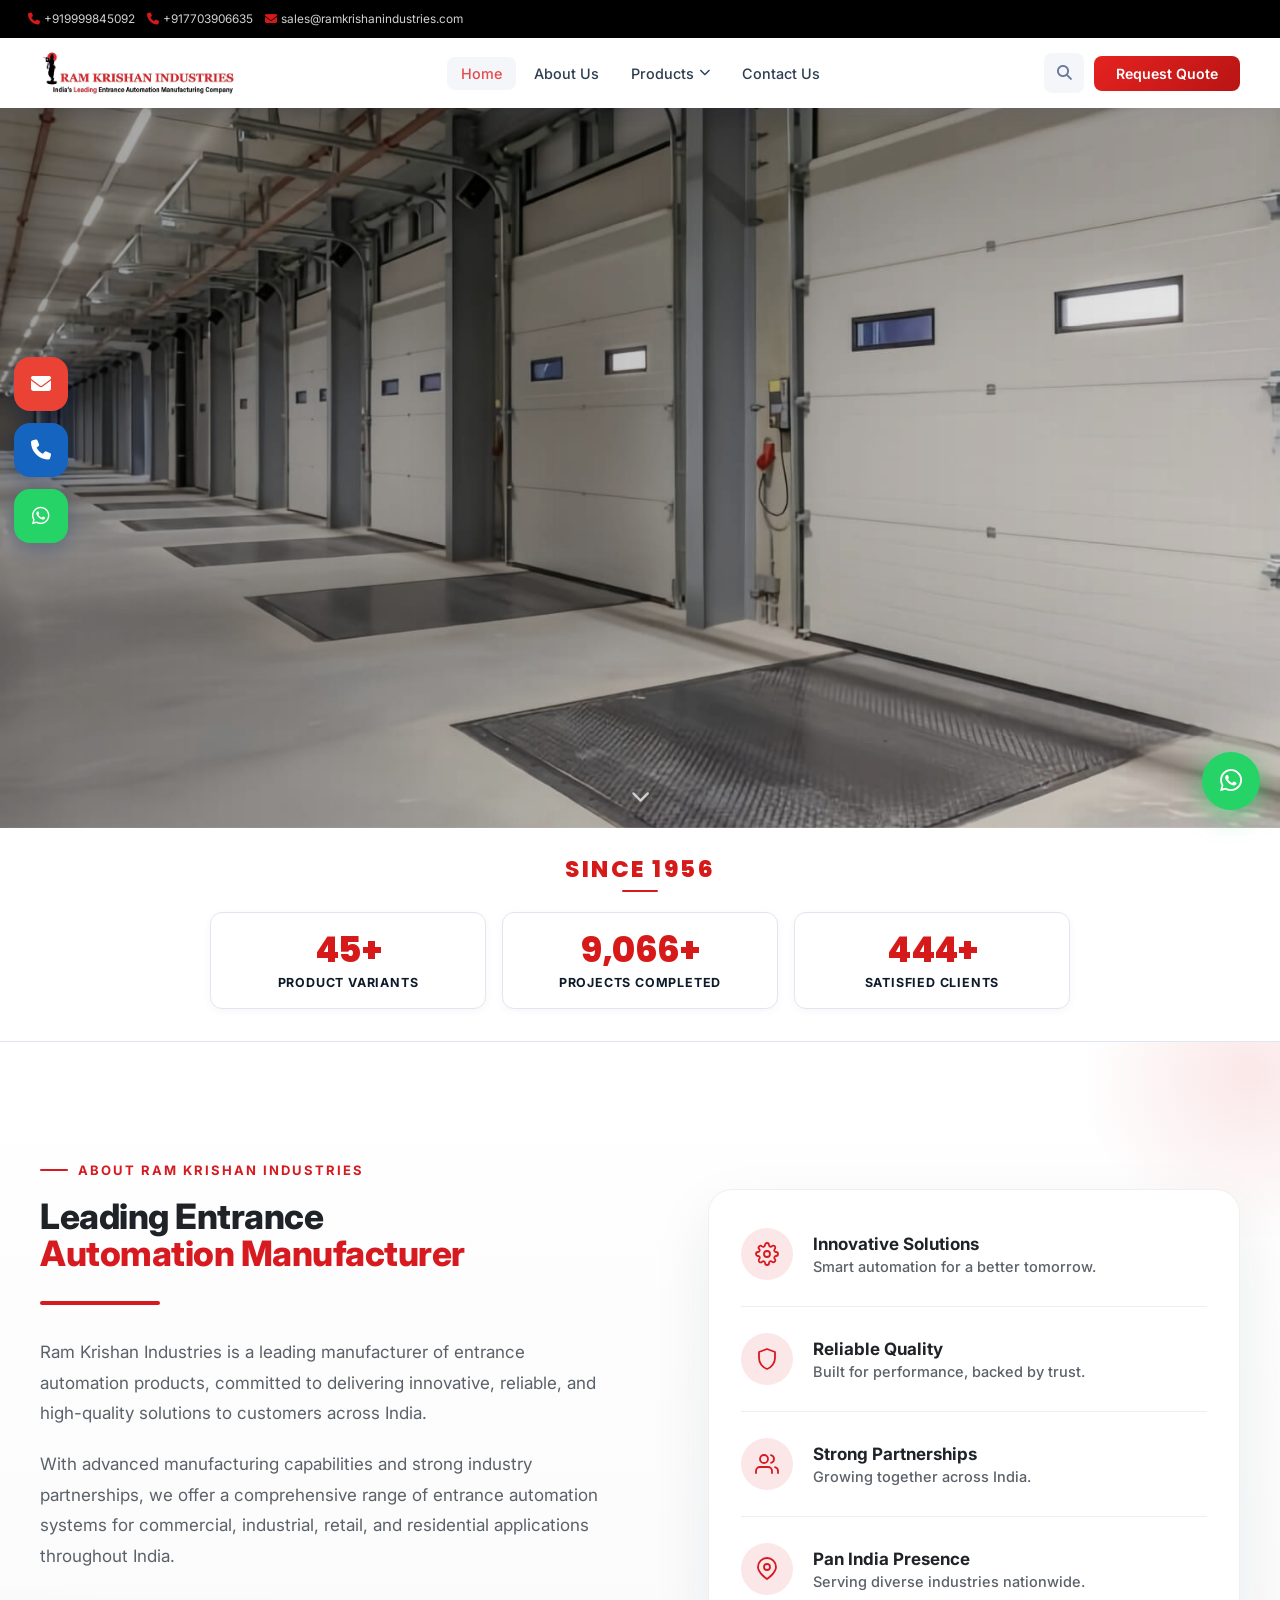
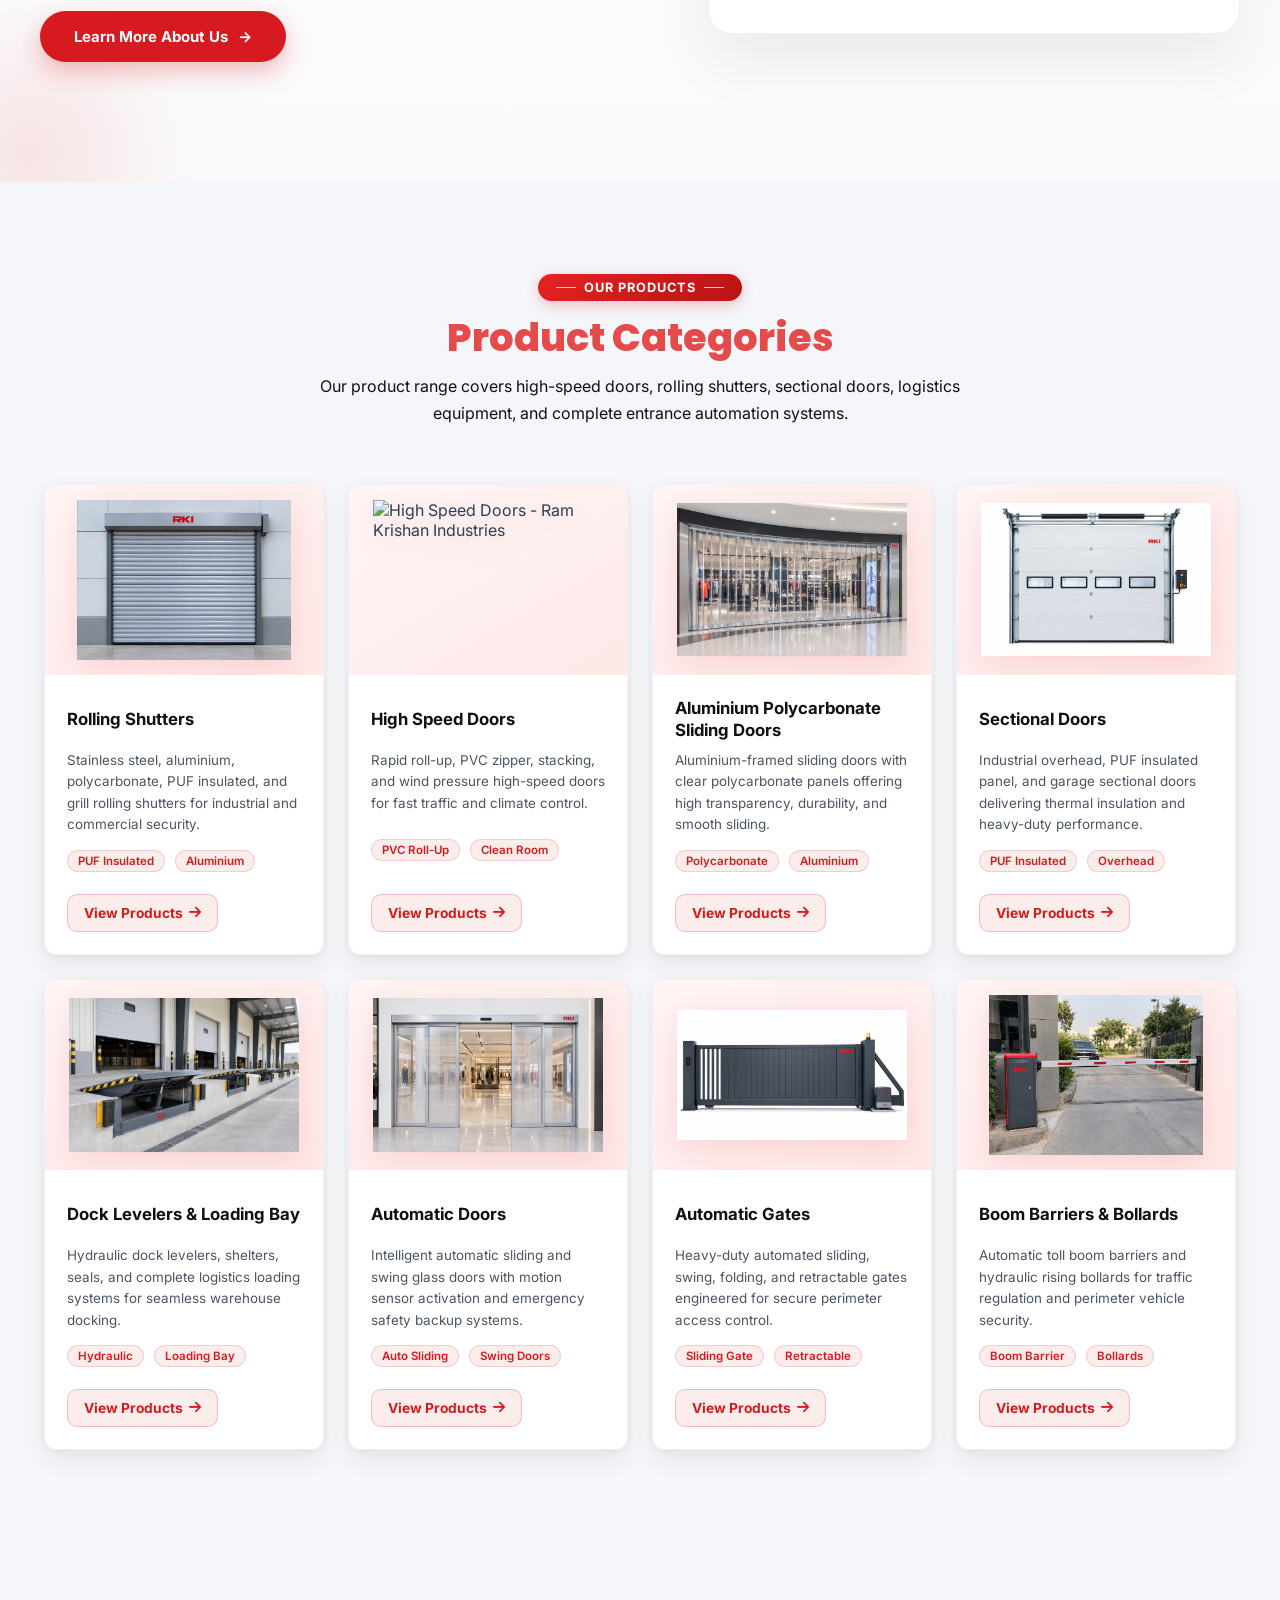
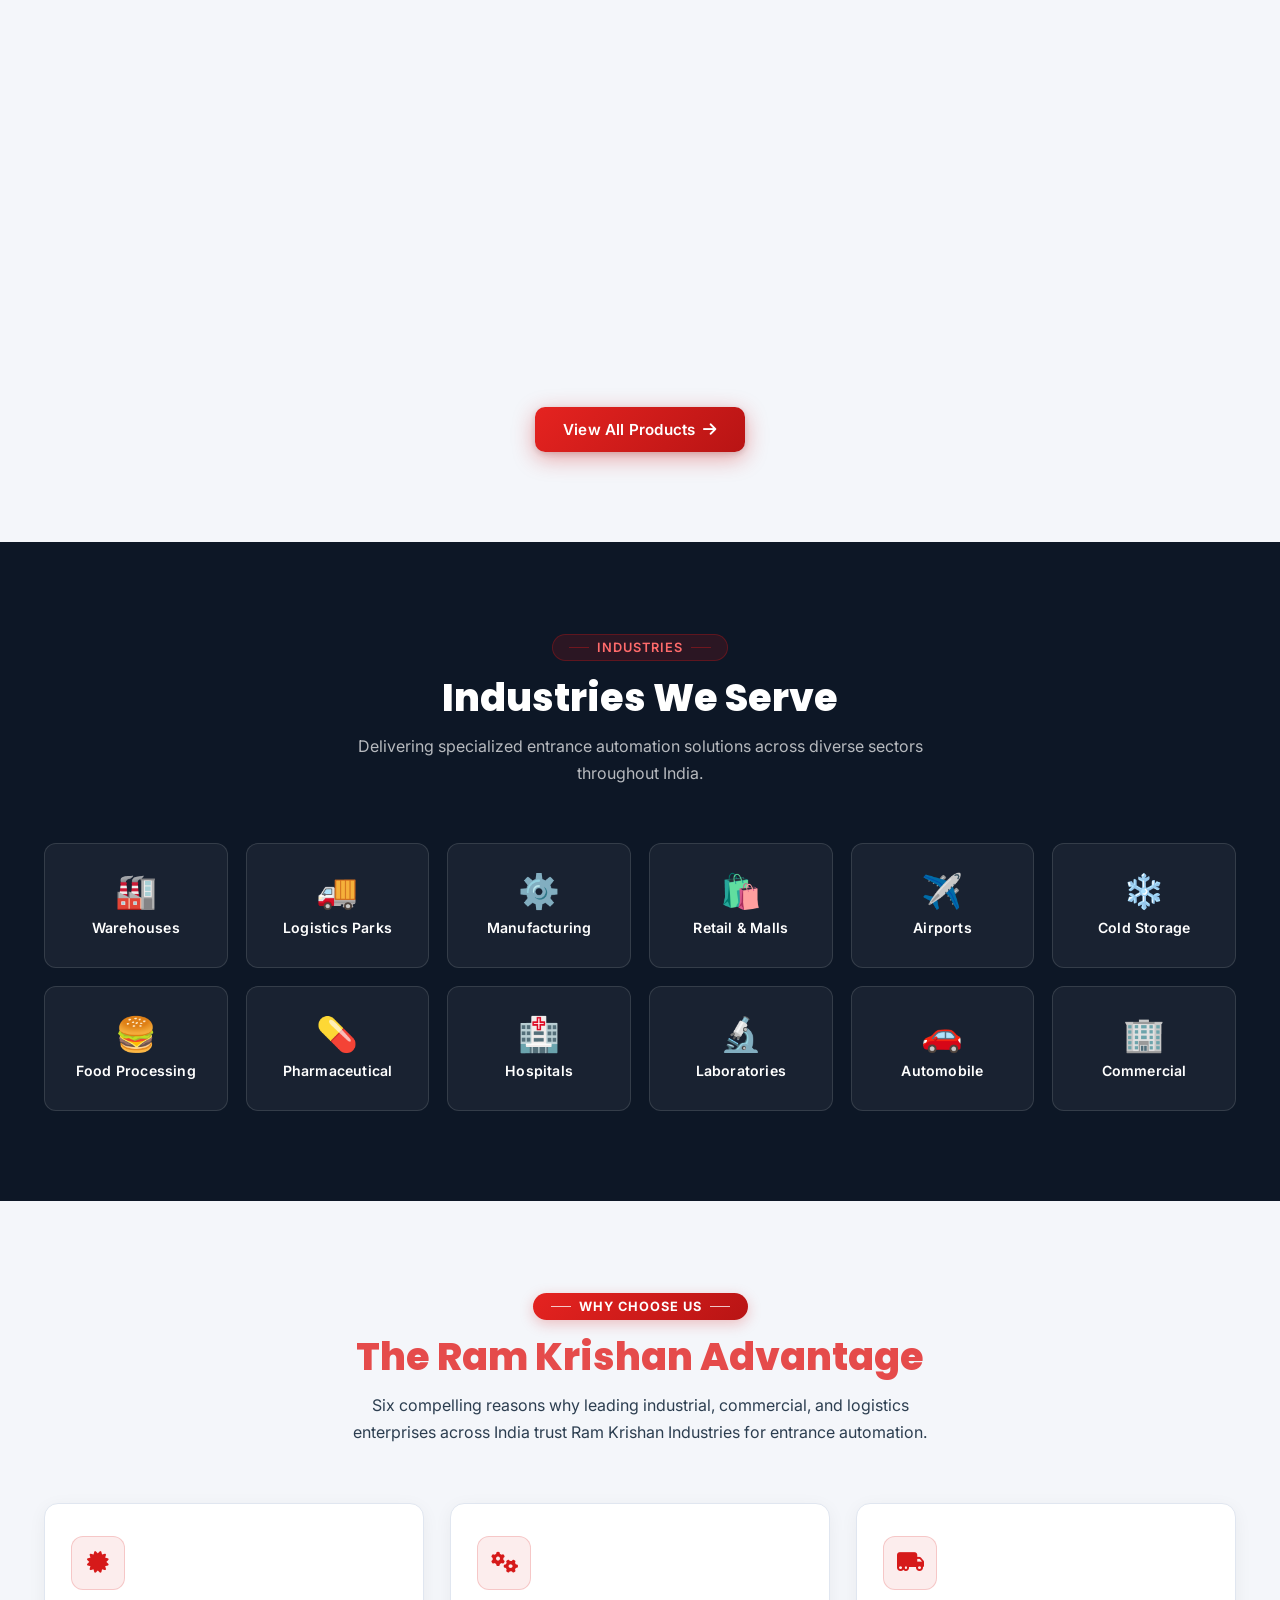
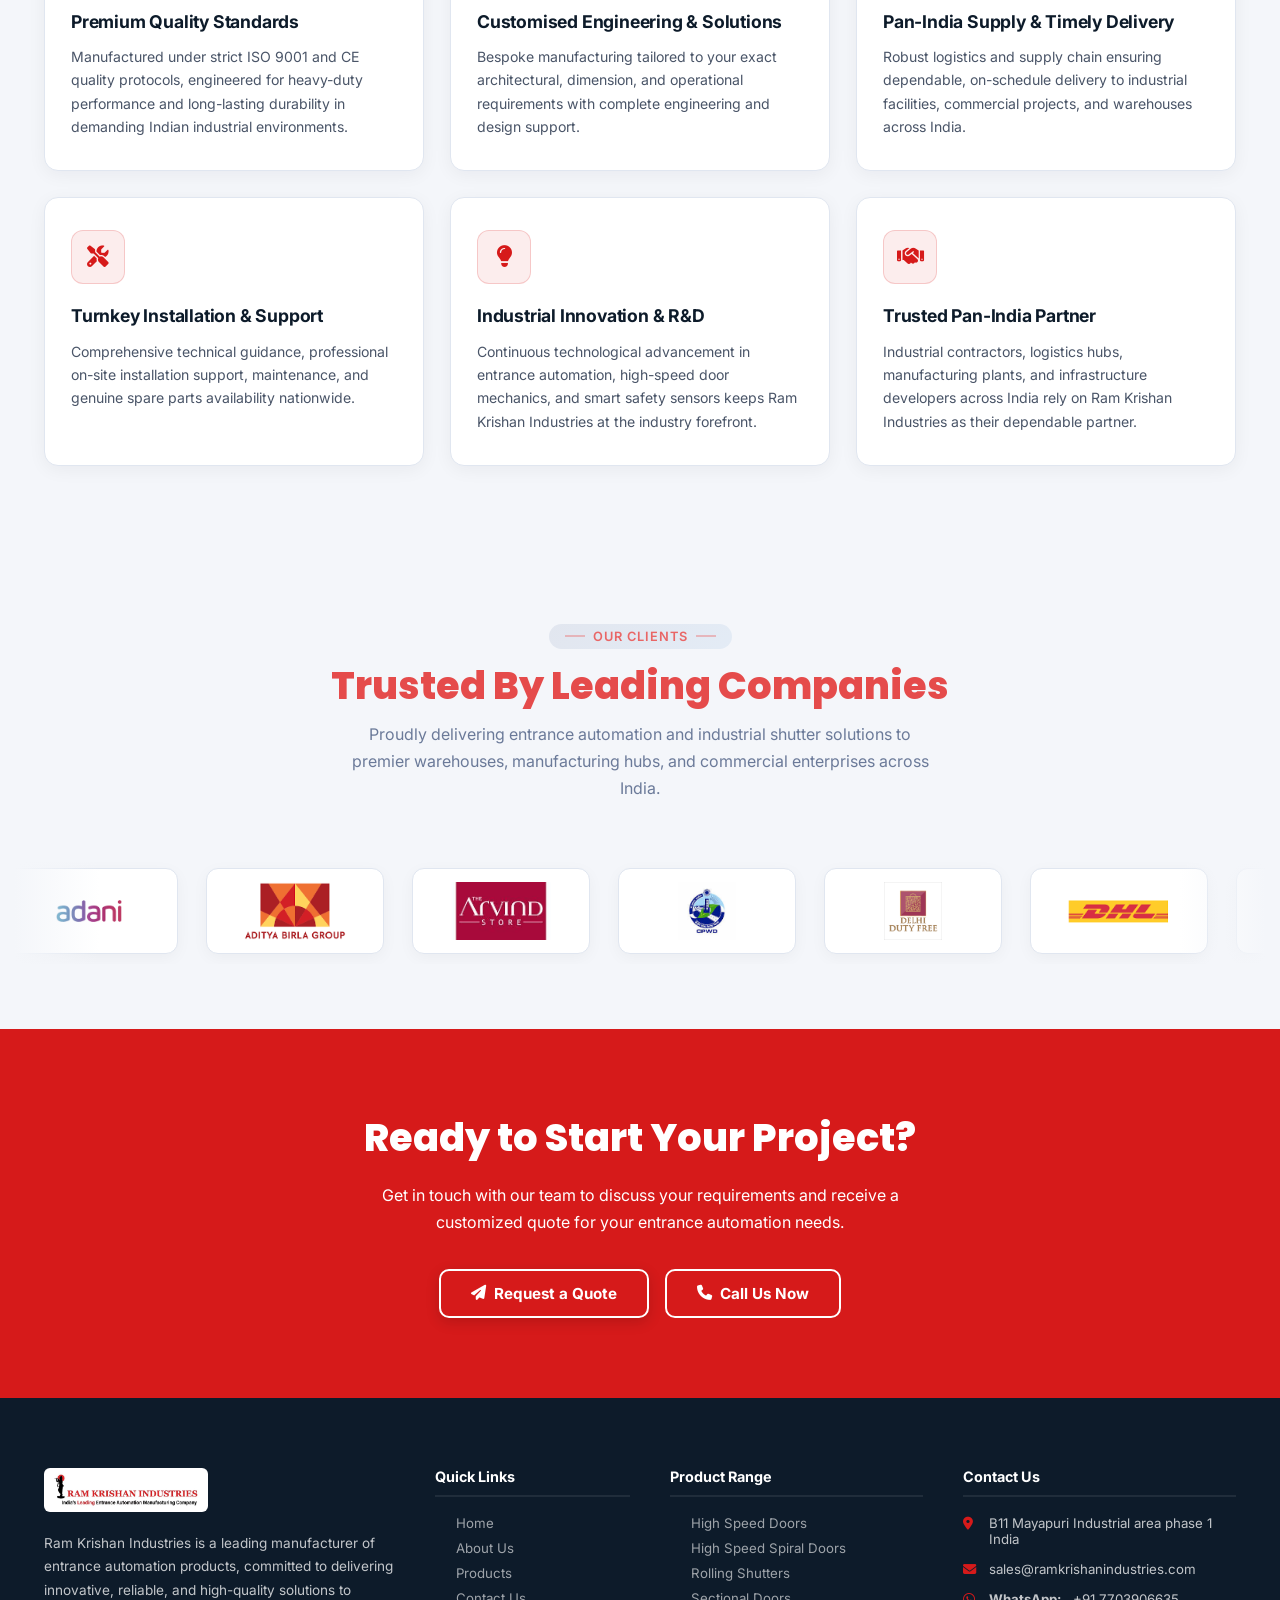
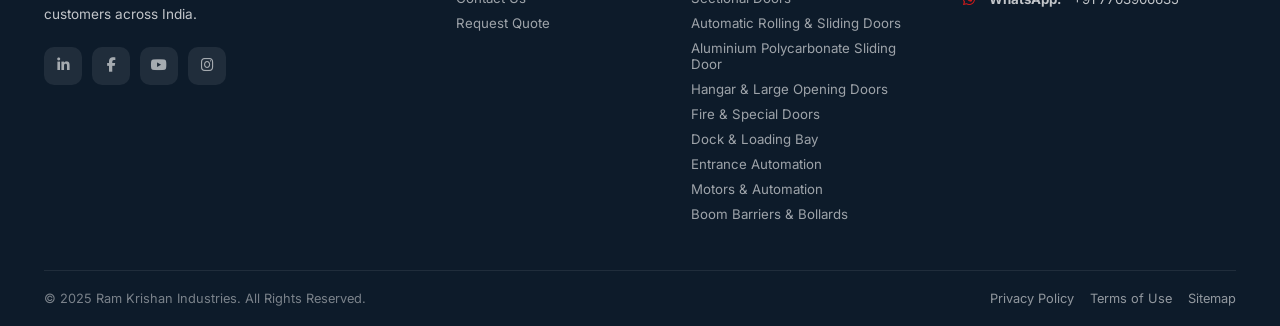
==== index.html @ 876a9bb3 "updated img" ====
﻿<!DOCTYPE html>
<html lang="en">
<head>
  <meta charset="UTF-8" />
  <meta name="viewport" content="width=device-width, initial-scale=1.0" />
  <title>Ram Krishan Industries | Entrance Automation & Industrial Doors</title>
  <meta name="description" content="Ram Krishan Industries manufactures entrance automation, rolling shutters, high speed doors, sectional doors, dock levelers, automatic gates, boom barriers, bollards, and fire rated shutters across India." />
  <meta name="keywords" content="Ram Krishan Industries, entrance automation India, industrial doors, rolling shutters, high speed doors, sectional doors, dock levelers, automatic gates, boom barriers, bollards, fire rated shutters" />
  <meta name="robots" content="index, follow, max-image-preview:large, max-snippet:-1, max-video-preview:-1" />
  <link rel="canonical" href="https://www.ramkrishanindustries.com/" />
  
  <!-- Favicon -->
  <link rel="icon" type="image/png" href="images/ram-krishan-industries-logo.png" />
  
  <!-- Open Graph / Facebook -->
  <meta property="og:type" content="website" />
  <meta property="og:url" content="https://www.ramkrishanindustries.com/" />
  <meta property="og:site_name" content="Ram Krishan Industries" />
  <meta property="og:title" content="Ram Krishan Industries | Entrance Automation & Industrial Doors" />
  <meta property="og:description" content="Industrial entrance automation, rolling shutters, high speed doors, sectional doors, dock levelers, automatic gates, boom barriers, bollards, and fire rated shutters by Ram Krishan Industries." />
  <meta property="og:image" content="https://www.ramkrishanindustries.com/images/ram-krishan-industries-logo.png" />

  <!-- Twitter Card -->
  <meta name="twitter:card" content="summary_large_image" />
  <meta name="twitter:url" content="https://www.ramkrishanindustries.com/" />
  <meta name="twitter:title" content="Ram Krishan Industries | Entrance Automation & Industrial Doors" />
  <meta name="twitter:description" content="Explore entrance automation and industrial door solutions manufactured by Ram Krishan Industries for commercial and industrial projects across India." />
  <meta name="twitter:image" content="https://www.ramkrishanindustries.com/images/ram-krishan-industries-logo.png" />

  <!-- Stylesheets -->
  <link rel="stylesheet" href="css/style.css" />
  <link rel="stylesheet" href="https://cdnjs.cloudflare.com/ajax/libs/font-awesome/6.5.0/css/all.min.css" />

  <!-- JSON-LD Structured Data Schema -->
  <script type="application/ld+json">
  {
    "@context": "https://schema.org",
    "@graph": [
      {
        "@type": "Organization",
        "@id": "https://www.ramkrishanindustries.com/#organization",
        "name": "Ram Krishan Industries",
        "url": "https://www.ramkrishanindustries.com/",
        "logo": "https://www.ramkrishanindustries.com/images/ram-krishan-industries-logo.png",
        "description": "Indian manufacturer of entrance automation, industrial doors, rolling shutters, high speed doors, sectional doors, dock levelers, boom barriers, bollards, and fire rated shutters.",
        "telephone": "+91-9999845092",
        "email": "sales@ramkrishanindustries.com",
        "address": {
          "@type": "PostalAddress",
          "streetAddress": "B11 Mayapuri Industrial Area Phase 1",
          "addressLocality": "New Delhi",
          "postalCode": "110064",
          "addressCountry": "IN"
        },
        "sameAs": [
          "https://wa.me/917703906635"
        ]
      },
      {
        "@type": "WebSite",
        "@id": "https://www.ramkrishanindustries.com/#website",
        "url": "https://www.ramkrishanindustries.com/",
        "name": "Ram Krishan Industries",
        "publisher": {
          "@id": "https://www.ramkrishanindustries.com/#organization"
        },
        "potentialAction": {
          "@type": "SearchAction",
          "target": "https://www.ramkrishanindustries.com/products.html?q={search_term_string}",
          "query-input": "required name=search_term_string"
        }
      }
    ]
  }
  </script>
</head>
<body class="home-page">

<!-- TOP BAR -->
<div class="top-bar">
  <div class="container">
    <div class="top-bar-left">
      <a href="tel:+919999845092"><i class="fas fa-phone"></i> +919999845092</a>
      <a href="tel:+917703906635"><i class="fas fa-phone"></i> +917703906635</a>
      <a href="mailto:sales@ramkrishanindustries.com"><i class="fas fa-envelope"></i>sales@ramkrishanindustries.com</a>
    </div>
  </div>
</div>

<!-- NAVBAR -->
<nav class="navbar" id="navbar">
  <div class="container">
    <a href="index.html" class="logo" aria-label="Ram Krishan Industries"><img src="images/ram-krishan-industries-logo.png" alt="Ram Krishan Industries" class="logo-img" /></a>
    <ul class="nav-links">
      <li><a href="index.html" class="active" data-i18n="navHome">Home</a></li>
      <li><a href="about.html" data-i18n="navAbout">About Us</a></li>
      <li class="has-dropdown">
        <a href="products.html"><span data-i18n="navProducts">Products</span> <i class="fas fa-chevron-down"></i></a>
        <ul class="dropdown-menu dropdown-products-list">
          <li><a href="products.html#rolling"> Rolling Shutters</a></li>
          <li><a href="products.html#highspeed"> High Speed Doors</a></li>
          <li><a href="products.html#polycarbonate"> Aluminium Polycarbonate Sliding Doors</a></li>
          <li><a href="products.html#sectional"> Sectional Doors</a></li>
          <li><a href="products.html#dockleveler"> Dock Levelers & Loading Bay</a></li>
          <li><a href="products.html#autodoors"> Automatic Doors</a></li>
          <li><a href="products.html#autogates"> Automatic Gates</a></li>
          <li><a href="products.html#boombarrier"> Boom Barriers & Bollards</a></li>
          <li><a href="products.html#doormotors"> Motors & Automation</a></li>
          <li><a href="products.html#fire"> Fire Rated Shutters & Doors</a></li>
        </ul>
      </li>
      <li><a href="contact.html" data-i18n="navContact">Contact Us</a></li>
    </ul>
    <div class="nav-actions">
      <button class="btn-search" id="searchBtn" aria-label="Search"><i class="fas fa-search"></i></button>
      <a href="contact.html" class="btn-quote" data-i18n="navQuote">Request Quote</a>
      <button class="hamburger" id="hamburger" aria-label="Menu">
        <span></span><span></span><span></span>
      </button>
    </div>
  </div>
</nav>

<!-- MOBILE NAV -->
<nav class="mobile-nav" id="mobileNav">
  <button class="mobile-nav-close" id="mobileNavClose"><i class="fas fa-times"></i></button>
  <ul>
    <li><a href="index.html"><span data-i18n="navHome">Home</span></a></li>
    <li><a href="about.html"><span data-i18n="navAbout">About Us</span></a></li>
    <li class="mobile-nav-parent">
      <div class="mobile-nav-row">
        <a href="products.html"><span data-i18n="navProducts">Products</span></a>
        <button class="mobile-submenu-toggle" type="button" aria-label="Toggle Products menu"><i class="fas fa-chevron-down"></i></button>
      </div>
      <ul class="mobile-submenu">
        <li><a href="products.html#rolling">Rolling Shutters</a></li>
        <li><a href="products.html#highspeed">High Speed Doors</a></li>
        <li><a href="products.html#polycarbonate">Aluminium Polycarbonate Sliding Doors</a></li>
        <li><a href="products.html#sectional">Sectional Doors</a></li>
        <li><a href="products.html#dockleveler">Dock Levelers & Loading Bay</a></li>
        <li><a href="products.html#autodoors">Automatic Doors</a></li>
        <li><a href="products.html#autogates">Automatic Gates</a></li>
        <li><a href="products.html#boombarrier">Boom Barriers & Bollards</a></li>
        <li><a href="products.html#doormotors">Motors & Automation</a></li>
        <li><a href="products.html#fire">Fire Rated Shutters & Doors</a></li>
      </ul>
    </li>
    <li><a href="contact.html"><span data-i18n="navContact">Contact Us</span></a></li>
  </ul>
  <div class="mobile-nav-footer">
    <a href="contact.html" class="btn-quote" data-i18n="navQuote">Request Quote</a>
  </div>
</nav>

<!-- HERO -->
<section class="hero">
  <div class="hero-slider" id="heroSlider" aria-label="Hero Image Slider">
    <div class="hero-slide active">
      <img src="images/product/high-speed-door/imgi_12_warehouse-high-speed-roll-up-door.jpg" alt="Warehouse High Speed Roll Up Door" class="hero-slide-img" fetchpriority="high" />
    </div>
    <div class="hero-slide">
      <img src="images/product/sectinal/imgi_63_sectional-door-at-loading-dock-and-vehicle-bay.jpg" alt="Sectional Door at Loading Dock and Vehicle Bay" class="hero-slide-img" loading="lazy" />
    </div>
    <div class="hero-slide">
      <img src="images/product/rolling-shetter/imgi_48_industrial-stacking-door-for-logistics-warehouse.jpg" alt="Industrial Stacking Door for Logistics Warehouse" class="hero-slide-img" loading="lazy" />
    </div>
    <div class="hero-slide">
      <img src="images/Home-silder/pro.jpeg" alt="Automated Door Panel Production Line" class="hero-slide-img" loading="lazy" />
    </div>
    <div class="hero-slide">
      <img src="images/product/high-speed-door/imgi_55_heavy-duty-industrial-door.jpg" alt="Heavy Duty Industrial High Speed Door" class="hero-slide-img" loading="lazy" />
    </div>
  </div>
  <div class="hero-overlay"></div>
  <div class="container">
    <div class="hero-content">
      <p data-i18n="heroSub"></p>
      <div class="hero-btns">
      </div>
    </div>
  </div>
  <div class="hero-scroll-cue"><i class="fas fa-chevron-down"></i></div>
</section>

<!-- COMPANY STATS (SINCE 1956) -->
<section class="company-stats-section" id="companyStats">
  <div class="container">
    <div class="company-stats-header">
      <h2 class="company-heritage-title">SINCE 1956</h2>
      <div class="company-heritage-divider"></div>
    </div>
    <div class="company-stats-grid">
      <div class="company-stat-card">
        <div class="stat-number"><span data-target="50" data-suffix="+">50+</span></div>
        <div class="stat-label">Product Variants</div>
      </div>
      <div class="company-stat-card">
        <div class="stat-number"><span data-target="10000" data-suffix="+">10,000+</span></div>
        <div class="stat-label">Projects Completed</div>
      </div>
      <div class="company-stat-card">
        <div class="stat-number"><span data-target="500" data-suffix="+">500+</span></div>
        <div class="stat-label">Satisfied Clients</div>
      </div>
    </div>
  </div>
</section>

<!-- ABOUT STRIP -->
<!--
  ABOUT SECTION — Ram Krishan Industries
  Drop this in place of the existing About section markup.
  Fonts: make sure Inter / Manrope / Poppins are already loaded on the page
  (e.g. via Google Fonts <link> in <head>). If not, add:
  <link href="https://fonts.googleapis.com/css2?family=Manrope:wght@400;500;700;800&family=Inter:wght@400;500;700&display=swap" rel="stylesheet">
-->

<section class="about-rki" id="about" aria-labelledby="about-rki-heading">
  <div class="about-rki__inner">

    <!-- LEFT COLUMN -->
    <div class="about-rki__content">
      <p class="about-rki__eyebrow">
        <span class="about-rki__eyebrow-line" aria-hidden="true"></span>
        About Ram Krishan Industries
      </p>

      <h2 class="about-rki__heading" id="about-rki-heading">
        <span class="about-rki__heading-line about-rki__heading-line--dark">Leading Entrance</span>
        <span class="about-rki__heading-line about-rki__heading-line--red">Automation Manufacturer</span>
      </h2>

      <span class="about-rki__underline" aria-hidden="true"></span>

      <p class="about-rki__text">
        Ram Krishan Industries is a leading manufacturer of entrance automation products, committed to delivering innovative, reliable, and high-quality solutions to customers across India.
      </p>
      <p class="about-rki__text">
        With advanced manufacturing capabilities and strong industry partnerships, we offer a comprehensive range of entrance automation systems for commercial, industrial, retail, and residential applications throughout India.
      </p>

      <a href="#about-details" class="about-rki__cta">
        Learn More About Us
        <span class="about-rki__cta-arrow" aria-hidden="true">→</span>
      </a>
    </div>

    <!-- RIGHT COLUMN -->
    <div class="about-rki__panel">
      <ul class="about-rki__features" role="list">

        <li class="about-rki__feature">
          <span class="about-rki__icon" aria-hidden="true">
            <svg viewBox="0 0 24 24" fill="none" stroke="currentColor" stroke-width="1.8" stroke-linecap="round" stroke-linejoin="round">
              <circle cx="12" cy="12" r="3"></circle>
              <path d="M19.4 15a1.65 1.65 0 0 0 .33 1.82l.06.06a2 2 0 1 1-2.83 2.83l-.06-.06a1.65 1.65 0 0 0-1.82-.33 1.65 1.65 0 0 0-1 1.51V21a2 2 0 0 1-4 0v-.09A1.65 1.65 0 0 0 9 19.4a1.65 1.65 0 0 0-1.82.33l-.06.06a2 2 0 1 1-2.83-2.83l.06-.06A1.65 1.65 0 0 0 4.68 15a1.65 1.65 0 0 0-1.51-1H3a2 2 0 0 1 0-4h.09A1.65 1.65 0 0 0 4.6 9a1.65 1.65 0 0 0-.33-1.82l-.06-.06a2 2 0 1 1 2.83-2.83l.06.06A1.65 1.65 0 0 0 9 4.6a1.65 1.65 0 0 0 1-1.51V3a2 2 0 0 1 4 0v.09a1.65 1.65 0 0 0 1 1.51 1.65 1.65 0 0 0 1.82-.33l.06-.06a2 2 0 1 1 2.83 2.83l-.06.06A1.65 1.65 0 0 0 19.4 9a1.65 1.65 0 0 0 1.51 1H21a2 2 0 0 1 0 4h-.09a1.65 1.65 0 0 0-1.51 1z"></path>
            </svg>
          </span>
          <span class="about-rki__feature-text">
            <span class="about-rki__feature-title">Innovative Solutions</span>
            <span class="about-rki__feature-desc">Smart automation for a better tomorrow.</span>
          </span>
        </li>

        <li class="about-rki__feature">
          <span class="about-rki__icon" aria-hidden="true">
            <svg viewBox="0 0 24 24" fill="none" stroke="currentColor" stroke-width="1.8" stroke-linecap="round" stroke-linejoin="round">
              <path d="M12 2 4 5v6c0 5 3.4 9.4 8 11 4.6-1.6 8-6 8-11V5l-8-3z"></path>
            </svg>
          </span>
          <span class="about-rki__feature-text">
            <span class="about-rki__feature-title">Reliable Quality</span>
            <span class="about-rki__feature-desc">Built for performance, backed by trust.</span>
          </span>
        </li>

        <li class="about-rki__feature">
          <span class="about-rki__icon" aria-hidden="true">
            <svg viewBox="0 0 24 24" fill="none" stroke="currentColor" stroke-width="1.8" stroke-linecap="round" stroke-linejoin="round">
              <path d="M17 21v-2a4 4 0 0 0-4-4H5a4 4 0 0 0-4 4v2"></path>
              <circle cx="9" cy="7" r="4"></circle>
              <path d="M23 21v-2a4 4 0 0 0-3-3.87"></path>
              <path d="M16 3.13a4 4 0 0 1 0 7.75"></path>
            </svg>
          </span>
          <span class="about-rki__feature-text">
            <span class="about-rki__feature-title">Strong Partnerships</span>
            <span class="about-rki__feature-desc">Growing together across India.</span>
          </span>
        </li>

        <li class="about-rki__feature">
          <span class="about-rki__icon" aria-hidden="true">
            <svg viewBox="0 0 24 24" fill="none" stroke="currentColor" stroke-width="1.8" stroke-linecap="round" stroke-linejoin="round">
              <path d="M21 10c0 6-9 12-9 12S3 16 3 10a9 9 0 0 1 18 0z"></path>
              <circle cx="12" cy="10" r="3"></circle>
            </svg>
          </span>
          <span class="about-rki__feature-text">
            <span class="about-rki__feature-title">Pan India Presence</span>
            <span class="about-rki__feature-desc">Serving diverse industries nationwide.</span>
          </span>
        </li>

      </ul>
    </div>

  </div>
</section>

<!-- PRODUCTS SECTION -->
<section class="products-section home-products-section section">
  <div class="container">
    <div class="section-header reveal">
      <div class="section-label" data-i18n="productsLabel">Our Products</div>
      <h2 class="section-title" data-i18n="productsTitle">Product Categories</h2>
      <p class="section-subtitle" data-i18n="productsSub">Our product range covers high-speed doors, rolling shutters, sectional doors, logistics equipment, and complete entrance automation systems.</p>
    </div>
    <div class="products-grid">
      <!-- 1. Rolling Shutters -->
      <div class="product-card reveal reveal-delay-1">
        <div class="product-card-img product-card-img-icon">
          <img src="images/RKI products/Automatic rolling shutter.jpeg" alt="Rolling Shutters - Ram Krishan Industries" loading="lazy" />
        </div>
        <div class="product-card-body">
          <h3>Rolling Shutters</h3>
          <p>Stainless steel, aluminium, polycarbonate, PUF insulated, and grill rolling shutters for industrial and commercial security.</p>
          <div class="product-card-tags">
            <span class="tag">PUF Insulated</span><span class="tag">Aluminium</span>
          </div>
          <a href="products.html#rolling" class="card-link"><span>View Products</span> <i class="fas fa-arrow-right"></i></a>
        </div>
      </div>

      <!-- 2. High Speed Doors -->
      <div class="product-card reveal reveal-delay-2">
        <div class="product-card-img product-card-img-icon">
          <img src="images/RKI products/High speed door.jpeg" alt="High Speed Doors - Ram Krishan Industries" loading="lazy" />
        </div>
        <div class="product-card-body">
          <h3>High Speed Doors</h3>
          <p>Rapid roll-up, PVC zipper, stacking, and wind pressure high-speed doors for fast traffic and climate control.</p>
          <div class="product-card-tags">
            <span class="tag">PVC Roll-Up</span><span class="tag">Clean Room</span>
          </div>
          <a href="products.html#highspeed" class="card-link"><span>View Products</span> <i class="fas fa-arrow-right"></i></a>
        </div>
      </div>

      <!-- 3. Aluminium Polycarbonate Sliding Doors -->
      <div class="product-card reveal reveal-delay-3">
        <div class="product-card-img product-card-img-icon">
          <img src="images/RKI products/Aluminium polycarbonate sliding door.jpeg" alt="Aluminium Polycarbonate Sliding Doors - Ram Krishan Industries" loading="lazy" />
        </div>
        <div class="product-card-body">
          <h3>Aluminium Polycarbonate Sliding Doors</h3>
          <p>Aluminium-framed sliding doors with clear polycarbonate panels offering high transparency, durability, and smooth sliding.</p>
          <div class="product-card-tags">
            <span class="tag">Polycarbonate</span><span class="tag">Aluminium</span>
          </div>
          <a href="products.html#polycarbonate" class="card-link"><span>View Products</span> <i class="fas fa-arrow-right"></i></a>
        </div>
      </div>

      <!-- 4. Sectional Doors -->
      <div class="product-card reveal reveal-delay-4">
        <div class="product-card-img product-card-img-icon">
          <img src="images/RKI products/Sectional door.jpeg" alt="Sectional Doors - Ram Krishan Industries" loading="lazy" />
        </div>
        <div class="product-card-body">
          <h3>Sectional Doors</h3>
          <p>Industrial overhead, PUF insulated panel, and garage sectional doors delivering thermal insulation and heavy-duty performance.</p>
          <div class="product-card-tags">
            <span class="tag">PUF Insulated</span><span class="tag">Overhead</span>
          </div>
           <a href="products.html#sectional" class="card-link"><span>View Products</span> <i class="fas fa-arrow-right"></i></a>
        </div>
      </div>

      <!-- 5. Dock Levelers & Loading Bay -->
      <div class="product-card reveal reveal-delay-1">
        <div class="product-card-img product-card-img-icon">
          <img src="images/RKI products/dock.jpeg" alt="Dock Levelers & Loading Bay - Ram Krishan Industries" loading="lazy" />
        </div>
        <div class="product-card-body">
          <h3>Dock Levelers & Loading Bay</h3>
          <p>Hydraulic dock levelers, shelters, seals, and complete logistics loading systems for seamless warehouse docking.</p>
          <div class="product-card-tags">
            <span class="tag">Hydraulic</span><span class="tag">Loading Bay</span>
          </div>
           <a href="products.html#dockleveler" class="card-link"><span>View Products</span> <i class="fas fa-arrow-right"></i></a>
        </div>
      </div>

      <!-- 6. Automatic Doors -->
      <div class="product-card reveal reveal-delay-2">
        <div class="product-card-img product-card-img-icon">
          <img src="images/RKI products/Automatic doors glass door.jpeg" alt="Automatic Doors - Ram Krishan Industries" loading="lazy" />
        </div>
        <div class="product-card-body">
          <h3>Automatic Doors</h3>
          <p>Intelligent automatic sliding and swing glass doors with motion sensor activation and emergency safety backup systems.</p>
          <div class="product-card-tags">
            <span class="tag">Auto Sliding</span><span class="tag">Swing Doors</span>
          </div>
           <a href="products.html#automation" class="card-link"><span>View Products</span> <i class="fas fa-arrow-right"></i></a>
        </div>
      </div>

      <!-- 7. Automatic Gates -->
      <div class="product-card reveal reveal-delay-3">
        <div class="product-card-img product-card-img-icon">
          <img src="images/RKI products/Sliding gate.jpeg" alt="Automatic Gates - Ram Krishan Industries" loading="lazy" />
        </div>
        <div class="product-card-body">
          <h3>Automatic Gates</h3>
          <p>Heavy-duty automated sliding, swing, folding, and retractable gates engineered for secure perimeter access control.</p>
          <div class="product-card-tags">
            <span class="tag">Sliding Gate</span><span class="tag">Retractable</span>
          </div>
           <a href="products.html#automation" class="card-link"><span>View Products</span> <i class="fas fa-arrow-right"></i></a>
        </div>
      </div>

      <!-- 8. Boom Barriers & Bollards -->
      <div class="product-card reveal reveal-delay-4">
        <div class="product-card-img product-card-img-icon">
          <img src="images/RKI products/Boom barrier.jpeg" alt="Boom Barriers & Bollards - Ram Krishan Industries" loading="lazy" />
        </div>
        <div class="product-card-body">
          <h3>Boom Barriers & Bollards</h3>
          <p>Automatic toll boom barriers and hydraulic rising bollards for traffic regulation and perimeter vehicle security.</p>
          <div class="product-card-tags">
            <span class="tag">Boom Barrier</span><span class="tag">Bollards</span>
          </div>
         <a href="products.html#boombarrier" class="card-link"><span>View Products</span> <i class="fas fa-arrow-right"></i></a>
        </div>
      </div>

      <!-- 9. Motors & Automation -->
      <div class="product-card reveal reveal-delay-1">
        <div class="product-card-img product-card-img-icon">
          <img src="images/RKI products/Motors & Automation.jpeg" alt="Motors & Automation - Ram Krishan Industries" loading="lazy" />
        </div>
        <div class="product-card-body">
          <h3>Motors & Automation</h3>
          <p>Direct drive, tubular, center, high-speed, sliding, and swing gate motors with smart electronic control panels.</p>
          <div class="product-card-tags">
            <span class="tag">Direct Drive</span><span class="tag">Gate Motors</span>
          </div>
          <a href="products.html#doormotors" class="card-link"><span>View Products</span> <i class="fas fa-arrow-right"></i></a>
        </div>
      </div>

      <!-- 10. Fire Rated Shutters & Doors -->
      <div class="product-card reveal reveal-delay-2">
        <div class="product-card-img product-card-img-icon">
          <img src="images/RKI products/Fire rolling shutter.jpeg" alt="Fire Rated Shutters & Doors - Ram Krishan Industries" loading="lazy" />
        </div>
        <div class="product-card-body">
          <h3>Fire Rated Shutters & Doors</h3>
          <p>Certified fire-rated rolling shutters and steel doors tested for high-temperature fire compartmentalization adcnd life safety.</p>
          <div class="product-card-tags">
            <span class="tag">Fire-Rated</span><span class="tag">Steel Doors</span>
          </div>
          <a href="products.html#fire" class="card-link"><span>View Products</span> <i class="fas fa-arrow-right"></i></a>
        </div>
      </div>
    </div>
    <div style="text-align:center;margin-top:40px" class="reveal">
      <a href="products.html" class="btn-primary"><span data-i18n="viewAllProducts">View All Products</span> <i class="fas fa-arrow-right"></i></a>
    </div>
  </div>
</section>


<!-- INDUSTRIES -->
<section class="industries-section section">
  <div class="container">
    <div class="section-header reveal">
      <div class="section-label" data-i18n="industriesLabel">Industries</div>
      <h2 class="section-title" style="color:white" data-i18n="industriesTitle">Industries We Serve</h2>
      <p class="section-subtitle" style="color:rgba(255,255,255,0.7)" data-i18n="industriesSub">Delivering specialized entrance automation solutions across diverse sectors throughout India.</p>
    </div>
    <div class="industries-grid" id="industriesTrack">
      <div class="industry-card reveal" tabindex="0"><span class="industry-icon">🏭</span><h4 data-i18n="ind1">Warehouses</h4></div>
      <div class="industry-card reveal reveal-delay-1" tabindex="0"><span class="industry-icon">🚚</span><h4 data-i18n="ind2">Logistics Parks</h4></div>
      <div class="industry-card reveal reveal-delay-2" tabindex="0"><span class="industry-icon">⚙️</span><h4 data-i18n="ind3">Manufacturing</h4></div>
      <div class="industry-card reveal reveal-delay-3" tabindex="0"><span class="industry-icon">🛍️</span><h4 data-i18n="ind4">Retail & Malls</h4></div>
      <div class="industry-card reveal reveal-delay-4" tabindex="0"><span class="industry-icon">✈️</span><h4 data-i18n="ind5">Airports</h4></div>
      <div class="industry-card reveal" tabindex="0"><span class="industry-icon">❄️</span><h4 data-i18n="ind6">Cold Storage</h4></div>
      <div class="industry-card reveal reveal-delay-1" tabindex="0"><span class="industry-icon">🍔</span><h4 data-i18n="ind7">Food Processing</h4></div>
      <div class="industry-card reveal reveal-delay-2" tabindex="0"><span class="industry-icon">💊</span><h4 data-i18n="ind8">Pharmaceutical</h4></div>
      <div class="industry-card reveal reveal-delay-3" tabindex="0"><span class="industry-icon">🏥</span><h4 data-i18n="ind9">Hospitals</h4></div>
      <div class="industry-card reveal reveal-delay-4" tabindex="0"><span class="industry-icon">🔬</span><h4 data-i18n="ind10">Laboratories</h4></div>
      <div class="industry-card reveal" tabindex="0"><span class="industry-icon">🚗</span><h4 data-i18n="ind11">Automobile</h4></div>
      <div class="industry-card reveal reveal-delay-1" tabindex="0"><span class="industry-icon">🏢</span><h4 data-i18n="ind12">Commercial</h4></div>
    </div>
  </div>
</section>

<!-- WHY RAM KRISHAN INDUSTRIES -->
<section class="why-section section">
  <div class="container">
    <div class="section-header reveal">
      <div class="section-label" data-i18n="whyLabel">Why Choose Us</div>
      <h2 class="section-title" data-i18n="whyTitle">The Ram Krishan Advantage</h2>
      <p class="section-subtitle" data-i18n="whySub">Six compelling reasons why leading industrial, commercial, and logistics enterprises across India trust Ram Krishan Industries for entrance automation.</p>
    </div>
    <div class="why-grid">
      <div class="why-card reveal" tabindex="0">
        <div class="why-icon"><i class="fas fa-certificate"></i></div>
        <h3 data-i18n="why1h">Premium Quality Standards</h3>
        <p data-i18n="why1p">Manufactured under strict ISO 9001 and CE quality protocols, engineered for heavy-duty performance and long-lasting durability in demanding Indian industrial environments.</p>
      </div>
      <div class="why-card reveal reveal-delay-1" tabindex="0">
        <div class="why-icon"><i class="fas fa-cogs"></i></div>
        <h3 data-i18n="why2h">Customised Engineering & Solutions</h3>
        <p data-i18n="why2p">Bespoke manufacturing tailored to your exact architectural, dimension, and operational requirements with complete engineering and design support.</p>
      </div>
      <div class="why-card reveal reveal-delay-2" tabindex="0">
        <div class="why-icon"><i class="fas fa-truck-moving"></i></div>
        <h3 data-i18n="why3h">Pan-India Supply & Timely Delivery</h3>
        <p data-i18n="why3p">Robust logistics and supply chain ensuring dependable, on-schedule delivery to industrial facilities, commercial projects, and warehouses across India.</p>
      </div>
      <div class="why-card reveal" tabindex="0">
        <div class="why-icon"><i class="fas fa-tools"></i></div>
        <h3 data-i18n="why4h">Turnkey Installation & Support</h3>
        <p data-i18n="why4p">Comprehensive technical guidance, professional on-site installation support, maintenance, and genuine spare parts availability nationwide.</p>
      </div>
      <div class="why-card reveal reveal-delay-1" tabindex="0">
        <div class="why-icon"><i class="fas fa-lightbulb"></i></div>
        <h3 data-i18n="why5h">Industrial Innovation & R&D</h3>
        <p data-i18n="why5p">Continuous technological advancement in entrance automation, high-speed door mechanics, and smart safety sensors keeps Ram Krishan Industries at the industry forefront.</p>
      </div>
      <div class="why-card reveal reveal-delay-2" tabindex="0">
        <div class="why-icon"><i class="fas fa-handshake"></i></div>
        <h3 data-i18n="why6h">Trusted Pan-India Partner</h3>
        <p data-i18n="why6p">Industrial contractors, logistics hubs, manufacturing plants, and infrastructure developers across India rely on Ram Krishan Industries as their dependable partner.</p>
      </div>
    </div>
  </div>
</section>

<!-- TRUSTED BY LEADING COMPANIES (AUTO-SLIDING LOGO MARQUEE) -->
<section class="section logo-marquee-section">
  <div class="container">
    <div class="section-header reveal">
      <div class="section-label">Our Clients</div>
      <h2 class="section-title">Trusted By Leading Companies</h2>
      <p class="section-subtitle">Proudly delivering entrance automation and industrial shutter solutions to premier warehouses, manufacturing hubs, and commercial enterprises across India.</p>
    </div>
  </div>
  <div class="logo-marquee-wrap">
    <div class="logo-marquee-track" id="logoMarquee">
      <!-- Set 1: ZIP-provided client logos -->
      <div class="logo-marquee-item"><img src="images/Clients/LOGO/ADANNI.png" alt="Adani logo" loading="eager" /></div>
      <div class="logo-marquee-item"><img src="images/Clients/LOGO/ADITYA.png" alt="Aditya logo" loading="eager" /></div>
      <div class="logo-marquee-item"><img src="images/Clients/LOGO/ARVIND.jpg" alt="Arvind logo" loading="eager" /></div>
      <div class="logo-marquee-item"><img src="images/Clients/LOGO/CPWD.jpg" alt="CPWD logo" loading="eager" /></div>
      <div class="logo-marquee-item"><img src="images/Clients/LOGO/DELHI DUTY.png" alt="Delhi Duty Free logo" loading="eager" /></div>
      <div class="logo-marquee-item"><img src="images/Clients/LOGO/dhl.png" alt="DHL logo" loading="eager" /></div>
      <div class="logo-marquee-item"><img src="images/Clients/LOGO/DLF.png" alt="DLF logo" loading="eager" /></div>
      <div class="logo-marquee-item"><img src="images/Clients/LOGO/GOOREJ.png" alt="Godrej logo" loading="eager" /></div>
      <div class="logo-marquee-item"><img src="images/Clients/LOGO/HONDA.png" alt="Honda logo" loading="eager" /></div>
      <div class="logo-marquee-item"><img src="images/Clients/LOGO/INIDAOIL.jpg" alt="Indian Oil logo" loading="eager" /></div>
      <div class="logo-marquee-item"><img src="images/Clients/LOGO/JAMMU.jpg" alt="Jammu logo" loading="eager" /></div>
      <div class="logo-marquee-item"><img src="images/Clients/LOGO/JSL.jpg" alt="JSL logo" loading="eager" /></div>
      <div class="logo-marquee-item"><img src="images/Clients/LOGO/LEELA.png" alt="Leela logo" loading="eager" /></div>
      <div class="logo-marquee-item"><img src="images/Clients/LOGO/MARKS.png" alt="Marks logo" loading="eager" /></div>
      <div class="logo-marquee-item"><img src="images/Clients/LOGO/NBCC.jpg" alt="NBCC logo" loading="eager" /></div>
      <div class="logo-marquee-item"><img src="images/Clients/LOGO/NIKE.png" alt="Nike logo" loading="eager" /></div>
      <div class="logo-marquee-item"><img src="images/Clients/LOGO/Reliance-Industries-Limited-RIL-Logo-1966.png" alt="Reliance Industries logo" loading="eager" /></div>
      <div class="logo-marquee-item"><img src="images/Clients/LOGO/RELINACE REATIL.jpg" alt="Reliance Retail logo" loading="eager" /></div>
      <div class="logo-marquee-item"><img src="images/Clients/LOGO/TATA.png" alt="Tata logo" loading="eager" /></div>
      <div class="logo-marquee-item"><img src="images/Clients/LOGO/YVES.png" alt="Yves logo" loading="eager" /></div>
      <div class="logo-marquee-item"><img src="images/Clients/LOGO/ZARA.png" alt="Zara logo" loading="eager" /></div>
      <div class="logo-marquee-item"><img src="images/Clients/LOGO/hero.png" alt="hero" loading="eager" /></div>
      <div class="logo-marquee-item"><img src="images/Clients/LOGO/kia.webp" alt="kia" loading="eager" /></div>
      <div class="logo-marquee-item"><img src="images/Clients/LOGO/maruti.png" alt="maruti" loading="eager" /></div>

      <!-- Set 2: duplicate set for continuous loop -->
      <div class="logo-marquee-item"><img src="images/Clients/LOGO/ADANNI.png" alt="Adani logo" loading="eager" /></div>
      <div class="logo-marquee-item"><img src="images/Clients/LOGO/ADITYA.png" alt="Aditya logo" loading="eager" /></div>
      <div class="logo-marquee-item"><img src="images/Clients/LOGO/ARVIND.jpg" alt="Arvind logo" loading="eager" /></div>
      <div class="logo-marquee-item"><img src="images/Clients/LOGO/CPWD.jpg" alt="CPWD logo" loading="eager" /></div>
      <div class="logo-marquee-item"><img src="images/Clients/LOGO/DELHI DUTY.png" alt="Delhi Duty Free logo" loading="eager" /></div>
      <div class="logo-marquee-item"><img src="images/Clients/LOGO/dhl.png" alt="DHL logo" loading="eager" /></div>
      <div class="logo-marquee-item"><img src="images/Clients/LOGO/DLF.png" alt="DLF logo" loading="eager" /></div>
      <div class="logo-marquee-item"><img src="images/Clients/LOGO/GOOREJ.png" alt="Godrej logo" loading="eager" /></div>
      <div class="logo-marquee-item"><img src="images/Clients/LOGO/HONDA.png" alt="Honda logo" loading="eager" /></div>
      <div class="logo-marquee-item"><img src="images/Clients/LOGO/INIDAOIL.jpg" alt="Indian Oil logo" loading="eager" /></div>
      <div class="logo-marquee-item"><img src="images/Clients/LOGO/JAMMU.jpg" alt="Jammu logo" loading="eager" /></div>
      <div class="logo-marquee-item"><img src="images/Clients/LOGO/JSL.jpg" alt="JSL logo" loading="eager" /></div>
      <div class="logo-marquee-item"><img src="images/Clients/LOGO/LEELA.png" alt="Leela logo" loading="eager" /></div>
      <div class="logo-marquee-item"><img src="images/Clients/LOGO/MARKS.png" alt="Marks logo" loading="eager" /></div>
      <div class="logo-marquee-item"><img src="images/Clients/LOGO/NBCC.jpg" alt="NBCC logo" loading="eager" /></div>
      <div class="logo-marquee-item"><img src="images/Clients/LOGO/NIKE.png" alt="Nike logo" loading="eager" /></div>
      <div class="logo-marquee-item"><img src="images/Clients/LOGO/Reliance-Industries-Limited-RIL-Logo-1966.png" alt="Reliance Industries logo" loading="eager" /></div>
      <div class="logo-marquee-item"><img src="images/Clients/LOGO/RELINACE REATIL.jpg" alt="Reliance Retail logo" loading="eager" /></div>
      <div class="logo-marquee-item"><img src="images/Clients/LOGO/TATA.png" alt="Tata logo" loading="eager" /></div>
      <div class="logo-marquee-item"><img src="images/Clients/LOGO/YVES.png" alt="Yves logo" loading="eager" /></div>
      <div class="logo-marquee-item"><img src="images/Clients/LOGO/ZARA.png" alt="Zara logo" loading="eager" /></div>
       <div class="logo-marquee-item"><img src="images/Clients/LOGO/hero.png" alt="hero" loading="eager" /></div>
      <div class="logo-marquee-item"><img src="images/Clients/LOGO/kia.webp" alt="kia" loading="eager" /></div>
      <div class="logo-marquee-item"><img src="images/Clients/LOGO/maruti.png" alt="maruti" loading="eager" /></div>
    </div>
  </div>
</section>

<!-- CTA -->
<section class="cta-section">
  <div class="container" style="position:relative;z-index:2">
    <h2 class="reveal" data-i18n="ctaTitle">Ready to Start Your Project?</h2>
    <p class="reveal reveal-delay-1" data-i18n="ctaSub">Get in touch with our team to discuss your requirements and receive a customized quote for your entrance automation needs.</p>
    <div class="cta-btns reveal reveal-delay-2">
      <a href="contact.html" class="btn-white"><i class="fas fa-paper-plane"></i> <span data-i18n="ctaBtn1">Request a Quote</span></a>
      <a href="tel:9999845092" class="btn-outline-gold"><i class="fas fa-phone"></i> <span data-i18n="ctaBtn2">Call Us Now</span></a>
    </div>
  </div>
</section>

<!-- FOOTER -->
<footer class="footer">
  <div class="container">
    <div class="footer-grid">
      <div class="footer-brand">
        <div class="logo" style="margin-bottom:16px"><img src="images/ram-krishan-industries-logo.png" alt="Ram Krishan Industries" class="footer-logo-img" /></div>
        <p data-i18n="footerAbout">Ram Krishan Industries is a leading manufacturer of entrance automation products, committed to delivering innovative, reliable, and high-quality solutions to customers across India.</p>
        <div class="footer-socials">
          <a class="footer-social" href="#" aria-label="LinkedIn"><i class="fab fa-linkedin-in"></i></a>
          <a class="footer-social" href="#" aria-label="Facebook"><i class="fab fa-facebook-f"></i></a>
          <a class="footer-social" href="#" aria-label="YouTube"><i class="fab fa-youtube"></i></a>
          <a class="footer-social" href="#" aria-label="Instagram"><i class="fab fa-instagram"></i></a>
        </div>
      </div>
      <div class="footer-col">
        <h4 data-i18n="footerQuickLinks">Quick Links</h4>
        <ul>
          <li><a href="index.html" data-i18n="navHome">Home</a></li>
          <li><a href="about.html" data-i18n="navAbout">About Us</a></li>
          <li><a href="products.html" data-i18n="navProducts">Products</a></li>
          <li><a href="contact.html" data-i18n="navContact">Contact Us</a></li>
          <li><a href="contact.html" data-i18n="navQuote">Request Quote</a></li>
        </ul>
      </div>
      <div class="footer-col">
        <h4 data-i18n="footerProductRange">Product Range</h4>
        <ul>
          <li><a href="products.html#highspeed" data-i18n="optHighSpeed">High Speed Doors</a></li>
          <li><a href="products.html#highspeed" data-i18n="navSpiralDoors">High Speed Spiral Doors</a></li>
          <li><a href="products.html#rolling" data-i18n="navStackingDoor">Rolling Shutters</a></li>
          <li><a href="products.html#sectional" data-i18n="optSectional">Sectional Doors</a></li>
          <li><a href="products.html#autodoors">Automatic Rolling & Sliding Doors</a></li>
          <li><a href="products.html#polycarbonate">Aluminium Polycarbonate Sliding Door</a></li>
          <li><a href="products.html#sectional">Hangar & Large Opening Doors</a></li>
          <li><a href="products.html#fire" data-i18n="navFireSpecial">Fire & Special Doors</a></li>
          <li><a href="products.html#dockleveler" data-i18n="navLoadingBay">Dock & Loading Bay</a></li>
          <li><a href="products.html#autodoors" data-i18n="navEntranceAutomation">Entrance Automation</a></li>
          <li><a href="products.html#doormotors" data-i18n="navDoorMotors">Motors & Automation</a></li>
          <li><a href="products.html#boombarrier" data-i18n="navBoomBarrier">Boom Barriers & Bollards</a></li>
        </ul>
      </div>
      <div class="footer-col">
        <h4 data-i18n="navContact">Contact Us</h4>
        <div class="footer-contact-item"><i class="fas fa-map-marker-alt"></i><span>B11 Mayapuri Industrial area phase 1 India</span></div>
        <div class="footer-contact-item"><i class="fas fa-envelope"></i><a href="mailto:sales@ramkrishanindustries.com">sales@ramkrishanindustries.com</a></div>
        <div class="footer-contact-item"><i class="fab fa-whatsapp"></i><strong data-i18n="lblWhatsAppCard">WhatsApp:</strong> <a href="https://wa.me/917703906635" target="_blank" rel="noopener">+91 7703906635</a></div>
      </div>
    </div>
    <div class="footer-bottom">
      <p>© 2025 Ram Krishan Industries. <span data-i18n="footerRights">All Rights Reserved.</span></p>
      <div style="display:flex;gap:16px">
        <a href="#" data-i18n="footerPrivacy">Privacy Policy</a>
        <a href="#" data-i18n="footerTerms">Terms of Use</a>
        <a href="#" data-i18n="footerSitemap">Sitemap</a>
      </div>
    </div>
  </div>
</footer>

<!-- FLOATING SIDEBAR -->
<div class="float-sidebar">
  <a class="float-btn email-btn" href="mailto:sales@ramkrishanindustries.com" aria-label="Email">
    <i class="fas fa-envelope"></i>
    <span>sales@ramkrishanindustries.com</span>
  </a>
  <a class="float-btn phone-btn" href="tel:9999845092" aria-label="Call">
    <i class="fas fa-phone"></i>
    <span>9999845092</span>
  </a>
  <a class="float-btn whatsapp" href="https://wa.me/917703906635" target="_blank" rel="noopener" aria-label="WhatsApp">
    <i class="fab fa-whatsapp"></i>
    <span data-i18n="sidebarWhatsAppChat">WhatsApp Chat</span>
  </a>
</div>

<!-- WhatsApp FAB -->
<a class="whatsapp-fab" href="https://wa.me/917703906635" target="_blank" rel="noopener" aria-label="WhatsApp">
  <i class="fab fa-whatsapp"></i>
</a>

<!-- Back to Top -->
<button class="back-top" id="backTop" aria-label="Back to top"><i class="fas fa-chevron-up"></i></button>

<!-- Search Overlay -->
<div class="search-overlay" id="searchOverlay">
  <div class="search-box">
    <h3 style="margin-bottom:16px;color:var(--primary)" data-i18n="searchTitle">Search Products</h3>
    <div class="search-input-wrap">
      <input type="text" id="searchInput" placeholder="e.g. High Speed Door, Rolling Shutter…" data-i18n-placeholder="searchPlaceholder" />
      <button><i class="fas fa-search"></i></button>
    </div>
    <button class="search-close" id="searchClose"><i class="fas fa-times"></i> <span data-i18n="searchClose">Close</span></button>
  </div>
</div>

<script src="js/translations.js"></script>
<script src="js/main.js"></script>
</body>
</html>
---- css/style.css ----
/* ===========================
   RAM KRISHAN INDUSTRIES - MAIN STYLESHEET
   =========================== */

@import url('https://fonts.googleapis.com/css2?family=Inter:wght@300;400;500;600;700;800&family=Outfit:wght@400;500;600;700;800&family=Plus+Jakarta+Sans:wght@400;500;600;700;800&family=Poppins:wght@300;400;500;600;700;800&display=swap');

:root {
  --primary: #e54b4b;
  --primary-dark: #061a4a;
  --accent: #e96666;
  --accent-light: #3a8fd4;
  --brand-red: #d61a1a;
  --brand-red-dark: #b81414;
  --brand-red-light: #e52320;
  --gold: #ffffff;
  --gold-light: #ffc94d;
  --white: #ffffff;
  --light-gray: #f4f6fa;
  --medium-gray: #6b7a99;
  --dark: #0d1b2a;
  --text: #2c3e50;
  --border: #e0e6f0;
  --shadow: 0 8px 32px rgba(10, 42, 110, 0.12);
  --shadow-hover: 0 16px 48px rgba(10, 42, 110, 0.22);
  --radius: 12px;
  --transition: all 0.35s cubic-bezier(0.4, 0, 0.2, 1);
  --black-ram: black;
}

*, *::before, *::after { box-sizing: border-box; margin: 0; padding: 0; }

html { scroll-behavior: smooth; font-size: 16px; }

body {
  font-family: 'Inter', sans-serif;
  color: var(--text);
  background: var(--white);
  overflow-x: hidden;
}

a { text-decoration: none; color: inherit; }
ul { list-style: none; }
img { max-width: 100%; display: block; }

/* ===== TOP BAR ===== */
.top-bar {
  background: var(--black-ram);
  color: rgba(255,255,255,0.85);
  font-size: 0.8rem;
  padding: 7px 0;
  position: relative;
  z-index: 1001;
  direction: ltr;
}
.top-bar .container {
  display: flex;
  justify-content: space-between;
  align-items: center;
  padding: 8px;
  gap: 16px;
  flex-wrap: wrap;
}
.top-bar-left { display: flex; gap: 20px; align-items: center; }
.top-bar-left a {
  color: rgba(255,255,255,0.82);
  display: flex; align-items: center; gap: 6px;
  transition: var(--transition);
}
.top-bar-left a:hover { color: var(--brand-red); }
.top-bar-left a i { font-size: 0.75rem; color: var(--brand-red); }
.top-bar-right { display: flex; align-items: center; gap: 12px; margin-left: auto; }

.top-bar { font-size: 0.74rem; padding: 4px 0; }
.top-bar .container { gap: 10px; }
.top-bar-left { gap: 12px; flex-wrap: wrap; }
.top-bar-left a { gap: 4px; }

/* ===== NAVBAR ===== */
.navbar {
  background: var(--white);
  box-shadow: 0 2px 20px rgba(10,42,110,0.08);
  position: sticky;
  top: 0;
  z-index: 1000;
  transition: var(--transition);
}
.navbar.scrolled {
  box-shadow: 0 4px 30px rgba(10,42,110,0.18);
  background: rgba(255,255,255,0.97);
  backdrop-filter: blur(10px);
}
.navbar .container {
  display: flex;
  align-items: center;
  justify-content: space-between;
  padding: 0 20px;
  height: 70px;
  direction: ltr;
}
.logo {
  display: flex;
  align-items: center;
  gap: 0;
  line-height: 1;
  text-decoration: none;
}
.logo-img {
  height: 48px;
  width: auto;
  max-width: 220px;
  object-fit: contain;
  display: block;
  transition: var(--transition);
}
.logo:hover .logo-img {
  opacity: 0.92;
}
.footer-brand .logo, .footer .logo {
  display: inline-block;
  color: white;
  margin-bottom: 16px;
}
.footer-logo-img {
  height: 44px;
  width: auto;
  max-width: 210px;
  object-fit: contain;
  display: block;
  background: #ffffff;
  padding: 4px 8px;
  border-radius: 6px;
}

.nav-links {
  display: flex; align-items: center; gap: 4px;
}
.nav-links li { position: relative; }
.nav-links a {
  display: flex; align-items: center; gap: 5px;
  padding: 8px 14px;
  border-radius: 8px;
  font-size: 0.9rem;
  font-weight: 500;
  color: var(--text);
  transition: var(--transition);
}
.nav-links a:hover, .nav-links a.active {
  background: var(--light-gray);
  color: var(--primary);
}
.nav-links a i { font-size: 0.7rem; transition: var(--transition); }
.nav-links li:hover > a i { transform: rotate(180deg); }

/* Dropdown */
.dropdown-menu {
  position: absolute;
  top: calc(100% + 8px);
  left: 0;
  background: white;
  border-radius: 12px;
  box-shadow: 0 12px 48px rgba(10,42,110,0.16);
  min-width: 260px;
  padding: 10px 0;
  opacity: 0;
  visibility: hidden;
  transform: translateY(-8px);
  transition: var(--transition);
  border: 1px solid var(--border);
  z-index: 999;
}
.nav-links li:hover .dropdown-menu {
  opacity: 1; visibility: visible; transform: translateY(0);
}
.nav-links li.dd-open .dropdown-menu {
  opacity: 1; visibility: visible; transform: translateY(0);
}
.nav-links li.dd-open > a i { transform: rotate(180deg); }
.nav-links a i { cursor: pointer; padding: 4px; margin: -4px; }
.dropdown-menu li a {
  padding: 10px 20px;
  border-radius: 0;
  font-size: 0.85rem;
  color: var(--text);
  font-weight: 400;
  display: block;
}
.dropdown-menu li a:hover {
  background: var(--light-gray);
  color: var(--primary);
  padding-left: 26px;
}
.dropdown-cat {
  padding: 6px 20px 4px;
  font-size: 0.72rem;
  font-weight: 700;
  color: var(--medium-gray);
  text-transform: uppercase;
  letter-spacing: 0.8px;
}

/* Clean Main Products Dropdown */
.dropdown-products-list {
  min-width: 350px;
  padding: 8px 0;
  border-radius: 12px;
  border: 1.5px solid var(--border);
  box-shadow: 0 16px 40px rgba(0, 0, 0, 0.12);
}
.dropdown-products-list li a {
  display: flex;
  align-items: center;
  gap: 12px;
  padding: 10px 20px;
  font-size: 0.88rem;
  font-weight: 600;
  color: #1e293b;
  transition: var(--transition);
}
.dropdown-products-list li a i {
  color: var(--brand-red);
  font-size: 0.92rem;
  width: 20px;
  text-align: center;
  transition: var(--transition);
}
.dropdown-products-list li a:hover {
  background: #fff5f5;
  color: var(--brand-red);
  padding-left: 26px;
}
.dropdown-products-list li a:hover i {
  transform: scale(1.15);
}

.nav-actions { display: flex; align-items: center; gap: 10px; }
.btn-quote {
  background: linear-gradient(135deg, var(--brand-red-light), var(--brand-red-dark));
  color: white;
  padding: 9px 22px;
  border-radius: 8px;
  font-size: 0.88rem;
  font-weight: 600;
  transition: var(--transition);
  border: none;
  cursor: pointer;
}
.btn-quote:hover {
  transform: translateY(-2px);
  box-shadow: 0 8px 24px rgba(214,26,26,0.35);
}
.btn-search {
  background: var(--light-gray);
  border: none;
  width: 40px; height: 40px;
  border-radius: 8px;
  cursor: pointer;
  display: flex; align-items: center; justify-content: center;
  color: var(--medium-gray);
  font-size: 0.95rem;
  transition: var(--transition);
}
.btn-search:hover { background: var(--border); color: var(--brand-red); }

.hamburger {
  display: none;
  flex-direction: column;
  gap: 5px;
  cursor: pointer;
  background: none; border: none; padding: 6px;
}
.hamburger span {
  width: 24px; height: 2px;
  background: var(--primary);
  border-radius: 2px;
  transition: var(--transition);
}

/* ===== HERO ===== */
.hero {
  position: relative;
  /* 16:9 aspect ratio = 9/16 = 56.25% of viewport width */
  height: 56.25vw;
  min-height: 400px;
  max-height: 900px;
  overflow: hidden;
  display: flex;
  align-items: center;
  padding-bottom: 0;
}
.hero-video {
  position: absolute; inset: 0;
  width: 100%; height: 100%;
  object-fit: cover; z-index: 0;
}
.hero-slider {
  position: absolute; inset: 0;
  width: 100%; height: 100%;
  z-index: 0; overflow: hidden;
}
.hero-slide {
  position: absolute; inset: 0;
  width: 100%; height: 100%;
  opacity: 0;
  transition: opacity 1s ease-in-out;
  pointer-events: none;
  will-change: opacity;
}
.hero-slide.active { opacity: 1; pointer-events: auto; }
.hero-slide-img {
  width: 100%; height: 100%;
  object-fit: cover;
  object-position: center;
  display: block;
  image-rendering: -webkit-optimize-contrast;
}

/* Global light overlay — very subtle, just kills harsh highlights */
.hero-overlay {
  position: absolute; inset: 0;
  background: linear-gradient(
    to right,
    rgba(0,0,0,0.38) 0%,
    rgba(0,0,0,0.22) 45%,
    rgba(0,0,0,0.08) 100%
  );
  z-index: 1;
  pointer-events: none;
}

/* Hero content — NO visible card, NO border, NO background */
.hero-content {
  position: relative;
  z-index: 2;
  color: white;
  max-width: 680px;
  margin-bottom: 24px;
  padding: 0;
  /* Natural radial vignette via ::before — no box, no border */
}

/* Radial dark vignette — feathered, cinematic, no hard edges */
.hero-content::before {
  content: '';
  position: absolute;
  inset: -70px -120px 58px -120px;
  /* Dark semi-transparent fill + image blur behind */
  z-index: -1;
  pointer-events: none;
  will-change: opacity;
  /* Rectangular shape with soft fade on all 4 edges — NO hard border */
}

/* Badge — clean pill, no heavy card */
.hero-badge {
  display: inline-flex; align-items: center; gap: 9px;
  background: rgba(0, 0, 0, 0.30);
  border: 1px solid rgba(255,255,255,0.20);
  padding: 7px 18px;
  border-radius: 50px;
  font-size: 0.82rem;
  font-weight: 600;
  letter-spacing: 0.4px;
  margin-bottom: 22px;
  color: rgba(255,255,255,0.96);
  /* Slide down + fade */
  opacity: 0;
  transform: translateY(-16px);
  animation: heroBadgeIn 0.7s 0.15s ease-out forwards;
}
.hero-badge i { color: var(--brand-red); font-size: 0.85rem; }

/* Heading — crisp white, stronger shadow for cinematic depth */
.hero h1 {
  font-family: 'Poppins', sans-serif;
  font-size: clamp(2.1rem, 4.4vw, 3.4rem);
  font-weight: 800;
  line-height: 1.16;
  letter-spacing: -0.5px;
  margin-bottom: 18px;
  color: #ffffff;
  text-shadow: 0 1px 3px rgba(0,0,0,0.5), 0 4px 24px rgba(0,0,0,0.35);
  /* Fade + slide up */
  opacity: 0;
  transform: translateY(20px);
  animation: heroContentIn 0.72s 0.28s ease-out forwards;
  will-change: opacity, transform;
}
.hero h1 .gold-span {
  color: var(--brand-red);
  text-shadow: 0 1px 4px rgba(0,0,0,0.4), 0 2px 14px rgba(214,26,26,0.28);
}

/* Paragraph */
.hero p {
  font-size: 1.02rem;
  line-height: 1.78;
  letter-spacing: 0.08px;
  color: rgba(255,255,255,0.94);
  text-shadow: 0 1px 8px rgba(0,0,0,0.45);
  margin-bottom: 34px;
  max-width: 540px;
  opacity: 0;
  transform: translateY(20px);
  animation: heroContentIn 0.72s 0.42s ease-out forwards;
  will-change: opacity, transform;
}

/* Buttons row */
.hero-btns {
  display: flex; gap: 14px; flex-wrap: wrap;
  opacity: 0;
  transform: translateY(18px);
  animation: heroContentIn 0.72s 0.58s ease-out forwards;
  will-change: opacity, transform;
}

/* Primary (red) CTA */
.btn-primary {
  background: linear-gradient(135deg, var(--brand-red-light), var(--brand-red-dark));
  color: #fff;
  padding: 13px 28px;
  border-radius: 10px;
  font-weight: 600;
  font-size: 0.95rem;
  letter-spacing: 0.2px;
  display: inline-flex; align-items: center; gap: 8px;
  border: none; cursor: pointer;
  box-shadow: 0 6px 22px rgba(214,26,26,0.38), 0 2px 6px rgba(0,0,0,0.14);
  transition: transform 0.22s ease, box-shadow 0.22s ease;
  will-change: transform;
}
.btn-primary:hover {
  transform: translateY(-3px) scale(1.015);
  box-shadow: 0 14px 32px rgba(214,26,26,0.52), 0 4px 12px rgba(0,0,0,0.2);
}
.btn-primary:active { transform: translateY(-1px); }
.btn-primary:focus-visible {
  outline: 3px solid rgba(214,26,26,0.55);
  outline-offset: 3px;
}

/* Outline (ghost) CTA */
.btn-outline-white {
  background: rgba(255,255,255,0.08);
  backdrop-filter: blur(8px);
  -webkit-backdrop-filter: blur(8px);
  color: #fff;
  padding: 13px 28px;
  border-radius: 10px;
  font-weight: 600;
  font-size: 0.95rem;
  letter-spacing: 0.2px;
  display: inline-flex; align-items: center; gap: 8px;
  border: 1.5px solid rgba(255,255,255,0.38);
  box-shadow: 0 4px 16px rgba(0,0,0,0.12);
  transition: background 0.22s ease, border-color 0.22s ease, transform 0.22s ease, box-shadow 0.22s ease, color 0.22s ease;
  cursor: pointer;
  will-change: transform;
}
.btn-outline-white:hover {
  background: rgba(255,255,255,0.96);
  color: var(--primary);
  border-color: rgba(255,255,255,0.96);
  transform: translateY(-3px) scale(1.015);
  box-shadow: 0 12px 28px rgba(255,255,255,0.22);
}
.btn-outline-white:active { transform: translateY(-1px); }
.btn-outline-white:focus-visible {
  outline: 3px solid rgba(255,255,255,0.5);
  outline-offset: 3px;
}

/* Statistics glass bar */
.hero-stats {
  position: absolute; bottom: 35px; left: 0; right: 0; z-index: 2;
}
.hero-stats .container {
  display: flex; gap: 0;
  box-shadow: 0 16px 48px rgba(0,0,0,0.38), 0 2px 8px rgba(0,0,0,0.2);
}
.hero-stat {
  background: rgba(8, 14, 26, 0.60);
  backdrop-filter: blur(18px) saturate(1.4);
  -webkit-backdrop-filter: blur(18px) saturate(1.4);
  border: 1px solid rgba(255,255,255,0.12);
  border-left: none;
  padding: 22px 28px;
  text-align: center;
  color: white;
  flex: 1;
  transition: background 0.22s ease, transform 0.22s ease;
  will-change: transform;
}
.hero-stat:first-child { border-radius: 14px 0 0 14px; border-left: 1px solid rgba(255,255,255,0.12); }
.hero-stat:last-child  { border-radius: 0 14px 14px 0; }
.hero-stat:hover {
  background: rgba(8, 14, 26, 0.80);
  transform: translateY(-4px);
}
.hero-stat h3 {
  font-size: 2rem;
  font-weight: 800;
  color: var(--brand-red);
  font-family: 'Poppins', sans-serif;
  letter-spacing: -0.5px;
  line-height: 1.1;
  margin-bottom: 5px;
  text-shadow: 0 2px 10px rgba(214,26,26,0.22);
}
.hero-stat p {
  font-size: 0.72rem;
  font-weight: 600;
  color: rgba(255,255,255,0.80);
  text-transform: uppercase;
  letter-spacing: 0.8px;
}

/* Keyframes */
@keyframes heroBadgeIn {
  from { opacity: 0; transform: translateY(-16px); }
  to   { opacity: 1; transform: translateY(0); }
}
@keyframes heroContentIn {
  from { opacity: 0; transform: translateY(20px); }
  to   { opacity: 1; transform: translateY(0); }
}

/* Scroll-down cue */
.hero-scroll-cue {
  position: absolute; left: 50%; bottom: 20px; z-index: 2;
  transform: translateX(-50%);
  color: rgba(255,255,255,0.70);
  font-size: 1.2rem;
  animation: bounceDown 2.4s infinite;
  pointer-events: none;
}
@keyframes bounceDown {
  0%, 100% { transform: translate(-50%, 0); opacity: 0.45; }
  50% { transform: translate(-50%, 10px); opacity: 1; }
}

/* ===== COMPANY STATS (SINCE 1956) ===== */
.company-stats-section {
  background: #ffffff;
  padding: 28px 0 32px;
  position: relative;
  border-bottom: 1px solid var(--border);
}
.company-stats-header {
  text-align: center;
  margin-bottom: 20px;
}
.company-heritage-title {
  font-family: 'Poppins', sans-serif;
  font-size: clamp(1.1rem, 2vw, 1.45rem);
  font-weight: 800;
  color: var(--brand-red);
  letter-spacing: 2.5px;
  text-transform: uppercase;
  margin: 0 0 6px;
  line-height: 1.2;
}
.company-heritage-divider {
  width: 36px;
  height: 2px;
  background: var(--brand-red);
  margin: 0 auto;
  border-radius: 2px;
}
.company-stats-grid {
  display: grid;
  grid-template-columns: repeat(3, 1fr);
  gap: 16px;
  max-width: 860px;
  margin: 0 auto;
}
.company-stat-card {
  background: #ffffff;
  border: 1.5px solid var(--border);
  border-radius: 12px;
  padding: 18px 16px;
  text-align: center;
  box-shadow: 0 2px 10px rgba(0, 0, 0, 0.04);
  transition: var(--transition);
  display: flex;
  flex-direction: column;
  align-items: center;
  justify-content: center;
}
.company-stat-card:hover {
  transform: translateY(-3px);
  border-color: var(--brand-red);
  box-shadow: 0 6px 20px rgba(214, 26, 26, 0.10);
}
.company-stat-card .stat-number {
  font-family: 'Poppins', sans-serif;
  font-size: clamp(1.6rem, 2.8vw, 2.2rem);
  font-weight: 800;
  color: var(--brand-red);
  line-height: 1.1;
  margin-bottom: 5px;
  letter-spacing: -0.5px;
}
.company-stat-card .stat-label {
  font-size: 0.78rem;
  font-weight: 700;
  color: var(--dark);
  text-transform: uppercase;
  letter-spacing: 0.8px;
  margin: 0;
}

@media (max-width: 992px) {
  .company-stats-section { padding: 22px 0 26px; }
  .company-stats-grid { gap: 12px; }
  .company-stat-card { padding: 14px 12px; }
}

@media (max-width: 768px) {
  .company-stats-section { padding: 20px 0 24px; }
  .company-stats-header { margin-bottom: 16px; }
  .company-stats-grid {
    grid-template-columns: repeat(3, 1fr);
    gap: 10px;
    max-width: 100%;
  }
  .company-stat-card { padding: 14px 10px; border-radius: 10px; }
  .company-stat-card .stat-number { font-size: 1.5rem; }
  .company-stat-card .stat-label { font-size: 0.68rem; letter-spacing: 0.5px; }
}

@media (max-width: 480px) {
  .company-stats-grid { gap: 8px; }
  .company-stat-card { padding: 12px 8px; }
  .company-stat-card .stat-number { font-size: 1.35rem; }
  .company-stat-card .stat-label { font-size: 0.62rem; }
}

/* ===== SECTION COMMONS ===== */
.container { max-width: 1240px; margin: 0 auto; padding: 0 24px; }
.section { padding: 90px 0; }
.section-header { text-align: center; margin-bottom: 56px; }
.section-label {
  display: inline-flex; align-items: center; gap: 8px;
  background: linear-gradient(135deg, rgba(10,42,110,0.08), rgba(30,111,191,0.08));
  color: var(--accent);
  padding: 5px 16px;
  border-radius: 50px;
  font-size: 0.8rem;
  font-weight: 600;
  text-transform: uppercase;
  letter-spacing: 1px;
  margin-bottom: 14px;
}
.section-label::before, .section-label::after {
  content: '';
  width: 20px; height: 1.5px;
  background: var(--accent);
  opacity: 0.4;
}
.section-title {
  font-family: 'Poppins', sans-serif;
  font-size: clamp(1.7rem, 3vw, 2.4rem);
  font-weight: 800;
  color: var(--primary);
  line-height: 1.2;
  margin-bottom: 12px;
}
.section-subtitle {
  color: var(--medium-gray);
  font-size: 1rem;
  max-width: 580px;
  margin: 0 auto;
  line-height: 1.7;
}

/* ===== PRODUCTS SECTION ===== */
.products-section { background: var(--light-gray); }
.products-section .section-label {
  background: linear-gradient(135deg, var(--brand-red-light), var(--brand-red-dark));
  color: #ffffff;
  padding: 6px 18px;
  box-shadow: 0 4px 14px rgba(214,26,26,0.25);
  font-weight: 700;
  letter-spacing: 1px;
}
.products-section .section-label::before,
.products-section .section-label::after {
  background: #ffffff;
  opacity: 0.75;
}
.products-section .section-title {
  color: var(--primary);
  font-weight: 800;
}
.products-section .section-subtitle {
  color: #111111;
  font-weight: 400;
  max-width: 680px;
}
.products-grid {
  display: grid;
  grid-template-columns: repeat(auto-fill, minmax(260px, 1fr));
  gap: 24px;
}
.product-card {
  background: white;
  border-radius: var(--radius);
  overflow: hidden;
  box-shadow: 0 2px 10px rgba(0,0,0,0.04), 0 10px 24px rgba(0,0,0,0.06);
  transition: var(--transition);
  cursor: pointer;
  border: 1.5px solid rgba(214, 26, 26, 0.08);
  display: flex;
  flex-direction: column;
}
.product-card:hover {
  transform: translateY(-8px);
  box-shadow: 0 14px 34px rgba(214, 26, 26, 0.16), 0 4px 12px rgba(0,0,0,0.06);
  border-color: rgba(214, 26, 26, 0.4);
}
.product-card-img {
  height: 190px;
  position: relative;
  overflow: hidden;
  background: var(--light-gray);
}
.product-card-img img {
  position: absolute; inset: 0;
  width: 100%; height: 100%;
  object-fit: cover;
  transition: transform 0.6s cubic-bezier(0.4,0,0.2,1);
}
.product-card:hover .product-card-img img { transform: scale(1.08); }
.product-card-overlay {
  position: absolute; inset: 0;
  mix-blend-mode: multiply;
  opacity: 0.78;
  transition: var(--transition);
}
.product-card:hover .product-card-overlay { opacity: 0.62; }
/* Icon-style category cards (product PNGs on light background, e.g. homepage categories) */
.product-card-img-icon {
  background: linear-gradient(150deg, #fff5f5 0%, #fee8e8 100%);
  display: flex; align-items: center; justify-content: center;
  padding: 14px;
  height: 190px;
}
.product-card-img-icon img {
  position: static;
  width: auto; height: 100%; max-width: 92%; max-height: 160px;
  object-fit: contain;
  filter: drop-shadow(0 8px 16px rgba(214,26,26,0.12));
  transition: transform 0.5s cubic-bezier(0.4,0,0.2,1);
}
.product-card:hover .product-card-img-icon img { transform: scale(1.06) translateY(-4px); }
.product-card-body {
  padding: 22px;
  display: flex;
  flex-direction: column;
  flex-grow: 1;
}
.product-card-body h3 {
  font-size: 1.05rem;
  font-weight: 700;
  color: #111111;
  margin-bottom: 8px;
  line-height: 1.35;
  min-height: 2.7em;
  display: flex;
  align-items: center;
}
.product-card-body p {
  font-size: 0.84rem;
  color: #4b5563;
  line-height: 1.6;
  margin-bottom: 14px;
  min-height: 4.5em;
}
.product-card-tags {
  display: flex;
  flex-wrap: wrap;
  gap: 10px;
  margin-top: auto;
  margin-bottom: 14px;
}
.product-card-body .tag {
  display: inline-block;
  background: rgba(214, 26, 26, 0.08);
  color: var(--brand-red);
  font-size: 0.72rem;
  font-weight: 600;
  padding: 3px 10px;
  border-radius: 50px;
  margin-right: 0;
  margin-bottom: 8px;
  border: 1px solid rgba(214, 26, 26, 0.16);
}
.card-link {
  margin-top: auto;
  padding-top: 14px;
  border-top: 1px solid rgba(0, 0, 0, 0.07);
  display: inline-flex;
  align-items: center;
  gap: 6px;
  font-size: 0.86rem;
  font-weight: 700;
  color: var(--brand-red);
  transition: var(--transition);
}
.card-link:hover { color: var(--brand-red-dark); gap: 10px; }
.home-products-section .card-link {
  padding: 10px 16px;
  border: 1px solid rgba(214, 26, 26, 0.24);
  border-radius: 10px;
  background: rgba(214, 26, 26, 0.08);
  justify-content: center;
  align-self: flex-start;
}
.home-products-section .card-link:hover {
  background: var(--brand-red);
  border-color: var(--brand-red);
  color: #ffffff;
}

/* ===== ABOUT STRIP ===== */
/* =================================================
   ABOUT SECTION — Ram Krishan Industries
   Namespaced under .about-rki so it cannot collide
   with existing site styles. Uses only the site's
   existing palette: Red #D71920, White, Dark Gray.
   ================================================= */

.about-rki {
  --rki-red: #D71920;
  --rki-red-dark: #B4141A;
  --rki-charcoal: #1F2328;
  --rki-gray: #5B6168;
  --rki-gray-light: #EDEEF0;
  --rki-white: #FFFFFF;

  position: relative;
  overflow: hidden;
  background: linear-gradient(180deg, #FFFFFF 0%, #FAFAFB 100%);
  padding: 120px 24px;
  font-family: 'Manrope', 'Inter', 'Poppins', sans-serif;
}

/* decorative corner accents */
.about-rki::before,
.about-rki::after {
  content: "";
  position: absolute;
  width: 340px;
  height: 340px;
  border-radius: 50%;
  background: radial-gradient(circle at center, rgba(215, 25, 32, 0.10) 0%, rgba(215, 25, 32, 0) 70%);
  pointer-events: none;
}

.about-rki::before {
  top: -140px;
  right: -140px;
}

.about-rki::after {
  bottom: -140px;
  left: -140px;
}

.about-rki__inner {
  position: relative;
  z-index: 1;
  max-width: 1200px;
  margin: 0 auto;
  display: grid;
  grid-template-columns: 1.05fr 0.95fr;
  gap: 80px;
  align-items: center;
}

/* ---------- LEFT COLUMN ---------- */

.about-rki__content {
  max-width: 560px;
}

.about-rki__eyebrow {
  display: flex;
  align-items: center;
  gap: 10px;
  margin: 0 0 20px;
  font-size: 13px;
  font-weight: 700;
  letter-spacing: 2px;
  text-transform: uppercase;
  color: var(--rki-red);
}

.about-rki__eyebrow-line {
  display: inline-block;
  width: 28px;
  height: 2px;
  background: var(--rki-red);
  border-radius: 2px;
}

.about-rki__heading {
  margin: 0;
  font-family: 'Manrope', 'Inter', 'Poppins', sans-serif;
  font-weight: 800;
  font-size: 35px;
  line-height: 1.08;
  letter-spacing: -0.5px;
}

.about-rki__heading-line {
  display: block;
}

.about-rki__heading-line--dark {
  color: var(--rki-charcoal);
}

.about-rki__heading-line--red {
  color: var(--rki-red);
}

.about-rki__underline {
  display: block;
  width: 120px;
  height: 4px;
  margin: 28px 0 32px;
  border-radius: 999px;
  background: var(--rki-red);
}

.about-rki__text {
  margin: 0 0 20px;
  font-size: 17px;
  line-height: 1.8;
  color: var(--rki-gray);
  font-weight: 400;
}

.about-rki__text:last-of-type {
  margin-bottom: 40px;
}

.about-rki__cta {
  display: inline-flex;
  align-items: center;
  gap: 10px;
  padding: 16px 34px;
  border-radius: 999px;
  background: var(--rki-red);
  color: var(--rki-white);
  font-weight: 700;
  font-size: 15px;
  text-decoration: none;
  box-shadow: 0 10px 24px rgba(215, 25, 32, 0.28);
  transition: transform 0.25s ease, background-color 0.25s ease, box-shadow 0.25s ease;
}

.about-rki__cta-arrow {
  transition: transform 0.25s ease;
}

.about-rki__cta:hover,
.about-rki__cta:focus-visible {
  background: var(--rki-red-dark);
  transform: translateY(-3px);
  box-shadow: 0 14px 30px rgba(215, 25, 32, 0.34);
}

.about-rki__cta:hover .about-rki__cta-arrow,
.about-rki__cta:focus-visible .about-rki__cta-arrow {
  transform: translateX(4px);
}

.about-rki__cta:focus-visible {
  outline: 2px solid var(--rki-charcoal);
  outline-offset: 3px;
}

/* ---------- RIGHT COLUMN ---------- */

.about-rki__panel {
  background: rgba(255, 255, 255, 0.9);
  border: 1px solid rgba(0, 0, 0, 0.06);
  border-radius: 24px;
  box-shadow: 0 24px 60px rgba(31, 35, 40, 0.08);
  padding: 12px 32px;
  backdrop-filter: blur(6px);
}

.about-rki__features {
  list-style: none;
  margin: 0;
  padding: 0;
}

.about-rki__feature {
  display: flex;
  align-items: center;
  gap: 20px;
  padding: 26px 0;
  border-bottom: 1px solid var(--rki-gray-light);
  transition: background-color 0.25s ease;
}

.about-rki__feature:last-child {
  border-bottom: none;
}

.about-rki__icon {
  flex: 0 0 auto;
  display: flex;
  align-items: center;
  justify-content: center;
  width: 52px;
  height: 52px;
  border-radius: 50%;
  background: rgba(215, 25, 32, 0.10);
  color: var(--rki-red);
  transition: background-color 0.25s ease, color 0.25s ease;
}

.about-rki__icon svg {
  width: 24px;
  height: 24px;
}

.about-rki__feature-text {
  display: flex;
  flex-direction: column;
  gap: 4px;
}

.about-rki__feature-title {
  font-size: 17px;
  font-weight: 700;
  color: var(--rki-charcoal);
}

.about-rki__feature-desc {
  font-size: 14.5px;
  font-weight: 500;
  color: var(--rki-gray);
}

.about-rki__panel:hover {
  box-shadow: 0 30px 70px rgba(31, 35, 40, 0.12);
  transform: translateY(-2px);
}

.about-rki__panel {
  transition: transform 0.3s ease, box-shadow 0.3s ease;
}

.about-rki__panel:hover .about-rki__icon {
  background: var(--rki-red);
  color: var(--rki-white);
}

/* ---------- RESPONSIVE ---------- */

/* Tablet */
@media (max-width: 1024px) {
  .about-rki {
    padding: 96px 24px;
  }

  .about-rki__inner {
    gap: 56px;
  }

  .about-rki__heading {
    font-size: clamp(32px, 5vw, 48px);
  }
}

/* Stack to single column */
@media (max-width: 860px) {
  .about-rki__inner {
    grid-template-columns: 1fr;
  }

  .about-rki__content {
    max-width: 100%;
    text-align: center;
  }

  .about-rki__eyebrow {
    justify-content: center;
  }

  .about-rki__underline {
    margin-left: auto;
    margin-right: auto;
  }

  .about-rki__cta {
    justify-content: center;
  }
}
.about-strip {
  background: white;
  font-family: 'Plus Jakarta Sans', sans-serif;
}
.about-grid {
  display: grid;
  grid-template-columns: 1fr 1fr;
  gap: 64px;
  align-items: center;
}
.about-visual {
  position: relative;
}
.about-img-main {
  border-radius: 16px;
  background: linear-gradient(135deg, var(--primary) 0%, var(--accent) 100%);
  height: 420px;
  display: flex; align-items: center; justify-content: center;
  font-size: 5rem;
  color: rgba(255,255,255,0.15);
  overflow: hidden;
}
.about-img-main img { object-fit: cover; width: 100%; height: 100%; border-radius: 16px; }
.about-img-secondary {
  position: absolute;
  left: -30px; bottom: -36px;
  width: 54%;
  border-radius: 14px;
  overflow: hidden;
  border: 6px solid white;
  box-shadow: 0 20px 44px rgba(10,42,110,0.28);
  z-index: 2;
  transition: var(--transition);
}
.about-img-secondary img { width: 100%; height: 170px; object-fit: cover; display: block; }
.about-visual:hover .about-img-secondary { transform: translateY(-6px); }
.about-badge-float {
  position: absolute;
  bottom: -20px; right: -20px;
  background: linear-gradient(135deg, var(--brand-red-light), var(--brand-red-dark));
  color: white;
  border-radius: 14px;
  padding: 18px 22px;
  text-align: center;
  box-shadow: 0 8px 32px rgba(214,26,26,0.38);
}
.about-badge-float h4 { font-size: 1.8rem; font-weight: 800; line-height: 1; color: #ffffff; }
.about-badge-float p { font-size: 0.72rem; font-weight: 600; color: rgba(255,255,255,0.92); }
.about-text .section-label {
  background: linear-gradient(135deg, var(--brand-red-light), var(--brand-red-dark));
  color: #ffffff;
  padding: 6px 18px;
  box-shadow: 0 4px 14px rgba(214,26,26,0.25);
  font-family: 'Plus Jakarta Sans', sans-serif;
  letter-spacing: 0.8px;
}
.about-text .section-label::before,
.about-text .section-label::after {
  background: #ffffff;
  opacity: 0.75;
}
.about-text h2 {
  font-family: Arial;
  font-size: clamp(1.6rem, 2.5vw, 2.2rem);
  font-weight: 800;
  color: var(--primary);
  margin-bottom: 18px;
  line-height: 1.2;
}
.about-strip .about-text h2 {
  font-family: 'Plus Jakarta Sans', sans-serif;
  font-size: clamp(1.8rem, 2.8vw, 2.4rem);
  font-weight: 800;
  letter-spacing: -0.6px;
  line-height: 1.22;
}
.about-text p { color: var(--medium-gray); line-height: 1.8; margin-bottom: 16px; font-size: 1rem; }
.about-strip .about-text p {
  font-family: 'Plus Jakarta Sans', sans-serif;
  font-size: 1.02rem;
  line-height: 1.8;
  color: #4a5568;
}
.about-strip .about-text {
  max-width: 980px;
  margin: 0 auto;
}
.about-strip .about-feature-text h4 {
  font-family: 'Plus Jakarta Sans', sans-serif;
  font-weight: 700;
  letter-spacing: -0.2px;
}
.about-strip .about-feature-text p {
  font-family: 'Plus Jakarta Sans', sans-serif;
  font-size: 0.82rem;
}
.about-strip .btn-primary {
  font-family: 'Plus Jakarta Sans', sans-serif;
  font-weight: 600;
  letter-spacing: 0.2px;
}
.about-features { display: grid; grid-template-columns: 1fr 1fr; gap: 14px; margin: 28px 0; }
.about-strip .about-features {
  display: grid;
  grid-template-columns: repeat(2, 1fr);
  gap: 16px;
  margin: 32px 0;
}
/* Mobile */
@media (max-width: 560px) {
  .about-rki {
    padding: 72px 16px;
  }

  .about-rki__heading {
    font-size: 30px;
  }

  .about-rki__panel {
    padding: 8px 20px;
    border-radius: 18px;
  }

  .about-rki__feature {
    gap: 16px;
    padding: 20px 0;
  }

  .about-rki__icon {
    width: 46px;
    height: 46px;
  }

  .about-rki__cta {
    width: 100%;
    justify-content: center;
    padding: 16px 24px;
  }
}

/* Reduced motion */
@media (prefers-reduced-motion: reduce) {
  .about-rki__cta,
  .about-rki__cta-arrow,
  .about-rki__panel,
  .about-rki__icon,
  .about-rki__feature {
    transition: none;
  }
}

@media (max-width: 560px) {
  .about-strip .about-features { grid-template-columns: 1fr; }
}
@media (max-width: 768px) {
  .about-page .about-grid > *,
  .about-page .mission-grid > *,
  .about-page .about-stats-grid > * {
    min-width: 0;
  }
  #abouth2{
    font-size: 24px;
  }
  #aboutspan{
    color: black;
  }
  .about-page .about-text,
  .about-page .about-visual,
  .about-page .why-card,
  .about-page .about-feature,
  .about-page .page-hero-content,
  .about-page .section-header,
  .about-page .cta-section .container {
    max-width: 100%;
  }
  .about-page .about-text h2,
  .about-page .about-text p,
  .about-page .section-title,
  .about-page .section-subtitle,
  .about-page .page-hero h1,
  .about-page .page-hero p,
  .about-page .why-card h3,
  .about-page .why-card p,
  .about-page .cta-section h2,
  .about-page .cta-section p {
    overflow-wrap: anywhere;
  }
}
.about-feature {
  display: flex; align-items: flex-start; gap: 12px;
  padding: 16px;
  background: var(--light-gray);
  border-radius: 10px;
  transition: var(--transition);
}
.about-feature:hover { background: linear-gradient(135deg, rgba(214,26,26,0.06), rgba(229,35,32,0.06)); }
.about-feature-icon {
  width: 38px; height: 38px; min-width: 38px;
  background: linear-gradient(135deg, var(--brand-red-light), var(--brand-red-dark));
  border-radius: 10px;
  display: flex; align-items: center; justify-content: center;
  color: white; font-size: 0.9rem;
}
.about-feature-text h4 { font-size: 0.9rem; font-weight: 700; color: #111111; line-height: 1.3; }
.about-feature-text p { font-size: 0.82rem; color: #222222; margin: 0; line-height: 1.5; }

/* ===== INDUSTRIES ===== */
.industries-section {
  background: #0d1726;
  color: white;
  position: relative;
}
.industries-section .section-label {
  background: rgba(214, 26, 26, 0.15);
  color: #ff6b6b;
  border: 1px solid rgba(214, 26, 26, 0.3);
}
.industries-section .section-label::before,
.industries-section .section-label::after {
  background: var(--brand-red);
}
.industries-section .section-title { color: white; }
.industries-section .section-subtitle { color: rgba(255, 255, 255, 0.8); }
.industries-grid {
  display: grid;
  grid-template-columns: repeat(6, 1fr);
  gap: 18px;
}
.industry-card {
  background: rgba(255, 255, 255, 0.05);
  border: 1.5px solid rgba(255, 255, 255, 0.12);
  border-radius: 12px;
  padding: 24px 14px;
  text-align: center;
  transition: transform 0.3s cubic-bezier(0.4, 0, 0.2, 1),
              border-color 0.3s cubic-bezier(0.4, 0, 0.2, 1),
              box-shadow 0.3s cubic-bezier(0.4, 0, 0.2, 1),
              background-color 0.3s cubic-bezier(0.4, 0, 0.2, 1);
  cursor: pointer;
  outline: none;
  display: flex;
  flex-direction: column;
  align-items: center;
  justify-content: center;
  min-height: 125px;
  user-select: none;
}
.industry-card:hover,
.industry-card:focus-visible,
.industry-card:active {
  background: rgba(255, 255, 255, 0.09);
  border-color: var(--brand-red);
  transform: translateY(-6px) scale(1.02);
  box-shadow: 0 12px 28px rgba(214, 26, 26, 0.28), 0 0 16px rgba(229, 35, 32, 0.18);
}
.industry-icon {
  font-size: 2.1rem;
  margin-bottom: 12px;
  display: block;
  line-height: 1;
  transition: transform 0.3s cubic-bezier(0.4, 0, 0.2, 1);
}
.industry-card:hover .industry-icon,
.industry-card:focus-visible .industry-icon,
.industry-card:active .industry-icon {
  transform: scale(1.12);
}
.industry-card h4 {
  font-size: 0.88rem;
  font-weight: 600;
  color: #ffffff;
  margin: 0;
  line-height: 1.3;
  letter-spacing: 0.2px;
}

/* ===== GENERIC SLIDER COMPONENT (Industries, Client Logos) ===== */
.slider-wrap { position: relative; display: flex; align-items: center; gap: 12px; }
.slider-track {
  display: flex;
  gap: 20px;
  overflow-x: auto;
  scroll-snap-type: x mandatory;
  scroll-behavior: smooth;
  padding-bottom: 4px;
  scrollbar-width: none;
  -ms-overflow-style: none;
}
.slider-track::-webkit-scrollbar { display: none; }
.industries-grid.slider-track .industry-card {
  scroll-snap-align: start;
  flex: 0 0 auto;
  width: 160px;
}
.slider-arrow {
  flex: 0 0 auto;
  width: 44px; height: 44px;
  border-radius: 50%;
  background: rgba(255,255,255,0.1);
  border: 1px solid rgba(255,255,255,0.25);
  color: white;
  display: flex; align-items: center; justify-content: center;
  cursor: pointer;
  transition: var(--transition);
  z-index: 2;
}
.slider-arrow:hover { background: var(--accent); border-color: var(--accent); }
.slider-arrow:disabled { opacity: 0.35; cursor: default; pointer-events: none; }
/* Light variant for sections on a white background (e.g. client logos slider) */
.slider-wrap.slider-light .slider-arrow {
  background: white;
  border: 1px solid var(--border);
  color: var(--primary);
  box-shadow: 0 4px 14px rgba(10,42,110,0.1);
}
.slider-wrap.slider-light .slider-arrow:hover { background: var(--primary); color: white; border-color: var(--primary); }

.clients-section { background: var(--light-gray); }
.clients-grid { padding-bottom: 8px; }
.client-logo-card {
  scroll-snap-align: start;
  flex: 0 0 auto;
  width: 280px;
  height: 210px;
  background: white;
  border-radius: 14px;
  overflow: hidden;
  border: 1px solid var(--border);
  box-shadow: 0 4px 16px rgba(10,42,110,0.08);
  transition: var(--transition);
}
.client-logo-card:hover { box-shadow: 0 16px 34px rgba(10,42,110,0.2); transform: translateY(-6px); }
.client-logo-card img { width: 100%; height: 100%; object-fit: cover; display: block; transition: transform 0.5s; }
.client-logo-card:hover img { transform: scale(1.06); }

.certs-marquee { overflow: hidden; width: 100%; -webkit-mask-image: linear-gradient(90deg, transparent, #000 4%, #000 96%, transparent); mask-image: linear-gradient(90deg, transparent, #000 4%, #000 96%, transparent); }
.certificates-grid {
  display: flex;
  gap: 20px;
  width: max-content;
  animation: certsMarquee 22s linear infinite;
}
.certs-marquee:hover .certificates-grid { animation-play-state: paused; }
@keyframes certsMarquee {
  from { transform: translateX(0); }
  to { transform: translateX(calc(-50% - 10px)); }
}

/* ===== WHY RAM KRISHAN INDUSTRIES ===== */
.why-section {
  background: var(--light-gray);
  position: relative;
}
.why-section .section-label {
  background: linear-gradient(135deg, var(--brand-red-light), var(--brand-red-dark));
  color: #ffffff;
  padding: 6px 18px;
  box-shadow: 0 4px 14px rgba(214, 26, 26, 0.25);
  font-weight: 700;
  letter-spacing: 1px;
}
.why-section .section-label::before,
.why-section .section-label::after {
  background: #ffffff;
  opacity: 0.75;
}
.why-section .section-title {
  color: var(--primary);
  font-weight: 800;
}
.why-section .section-subtitle {
  color: #2c3e50;
}
.why-grid {
  display: grid;
  grid-template-columns: repeat(3, 1fr);
  gap: 26px;
}
.mission-grid { display: grid; grid-template-columns: repeat(3, 1fr); gap: 28px; }
.about-stats-grid { display: grid; grid-template-columns: repeat(4, 1fr); gap: 24px; text-align: center; }
.about-stat-num { font-size: 2.4rem; font-weight: 800; color: var(--gold); font-family: 'Poppins', sans-serif; }
.about-stat-label { color: rgba(255,255,255,0.8); font-size: 0.9rem; margin-top: 6px; }

.why-card {
  background: #ffffff;
  border-radius: 14px;
  padding: 32px 26px;
  box-shadow: 0 4px 18px rgba(13, 27, 42, 0.05);
  border: 1.5px solid var(--border);
  transition: transform 0.3s cubic-bezier(0.4, 0, 0.2, 1),
              border-color 0.3s cubic-bezier(0.4, 0, 0.2, 1),
              box-shadow 0.3s cubic-bezier(0.4, 0, 0.2, 1);
  position: relative;
  overflow: hidden;
  display: flex;
  flex-direction: column;
  align-items: flex-start;
  outline: none;
  cursor: pointer;
}
.why-card::before {
  content: '';
  position: absolute;
  top: 0; left: 0; right: 0;
  height: 4px;
  background: linear-gradient(90deg, var(--brand-red), var(--brand-red-light));
  transform: scaleX(0);
  transition: transform 0.3s cubic-bezier(0.4, 0, 0.2, 1);
  transform-origin: left;
}
.why-card:hover::before,
.why-card:focus-visible::before,
.why-card:active::before {
  transform: scaleX(1);
}
.why-card:hover,
.why-card:focus-visible,
.why-card:active {
  transform: translateY(-6px);
  border-color: var(--brand-red);
  box-shadow: 0 16px 36px rgba(214, 26, 26, 0.12), 0 4px 14px rgba(0, 0, 0, 0.04);
}
.why-icon {
  width: 54px;
  height: 54px;
  border-radius: 12px;
  background: rgba(214, 26, 26, 0.08);
  border: 1.5px solid rgba(214, 26, 26, 0.18);
  display: flex;
  align-items: center;
  justify-content: center;
  font-size: 1.35rem;
  color: var(--brand-red);
  margin-bottom: 20px;
  transition: transform 0.3s cubic-bezier(0.4, 0, 0.2, 1),
              background 0.3s cubic-bezier(0.4, 0, 0.2, 1),
              color 0.3s cubic-bezier(0.4, 0, 0.2, 1),
              border-color 0.3s cubic-bezier(0.4, 0, 0.2, 1);
}
.why-card:hover .why-icon,
.why-card:focus-visible .why-icon,
.why-card:active .why-icon {
  transform: scale(1.08);
  background: var(--brand-red);
  color: #ffffff;
  border-color: var(--brand-red);
}
.why-card h3 {
  font-size: 1.1rem;
  font-weight: 700;
  color: var(--dark);
  margin-bottom: 12px;
  line-height: 1.35;
  letter-spacing: -0.2px;
}
.why-card p {
  font-size: 0.88rem;
  color: #4a5568;
  line-height: 1.65;
  margin: 0;
}
/* ===== CTA STRIP ===== */
.cta-section {
  background: var(--brand-red);
  color: white;
  text-align: center;
  padding: 80px 0;
  position: relative;
  overflow: hidden;
}
.cta-section::before {
  display: none;
}
.cta-section h2 {
  font-family: 'Poppins', sans-serif;
  font-size: clamp(1.8rem, 3vw, 2.6rem);
  font-weight: 800; margin-bottom: 16px;
}
.cta-section p { opacity: 0.82; font-size: 1rem; max-width: 540px; margin: 0 auto 32px; line-height: 1.7; }
.cta-btns { display: flex; gap: 16px; justify-content: center; flex-wrap: wrap; }
.btn-white {
  background: white; color: var(--primary);
  padding: 13px 30px; border-radius: 10px;
  font-weight: 700; font-size: 0.95rem;
  display: inline-flex; align-items: center; gap: 8px;
  transition: var(--transition); border: none; cursor: pointer;
}
.btn-white:hover { transform: translateY(-3px); box-shadow: 0 12px 32px rgba(0,0,0,0.25); }
.cta-section .btn-white {
  background: var(--brand-red);
  color: #ffffff;
  border: 2px solid #ffffff;
  padding: 13px 30px;
  border-radius: 10px;
  font-weight: 700;
  font-size: 0.95rem;
  display: inline-flex;
  align-items: center;
  gap: 8px;
  transition: var(--transition);
  cursor: pointer;
  box-shadow: 0 4px 14px rgba(0,0,0,0.15);
}
.cta-section .btn-white:hover {
  background: #ffffff;
  color: var(--brand-red);
  transform: translateY(-3px);
  box-shadow: 0 10px 24px rgba(0,0,0,0.25);
}
.btn-outline-gold {
  background: transparent; color: var(--gold);
  padding: 13px 30px; border-radius: 10px;
  font-weight: 700; font-size: 0.95rem;
  display: inline-flex; align-items: center; gap: 8px;
  border: 2px solid var(--gold);
  transition: var(--transition); cursor: pointer;
}
.btn-outline-gold:hover { background: var(--gold); color: var(--dark); transform: translateY(-3px); }

/* ===== FOOTER ===== */
.footer { background: var(--dark); color: rgba(255,255,255,0.75); padding: 70px 0 0; }
.footer-grid { display: grid; grid-template-columns: 1.8fr 1fr 1.3fr 1.4fr; gap: 40px; margin-bottom: 48px; }
.footer-brand .logo { color: white; margin-bottom: 16px; }
.footer-brand p { font-size: 0.85rem; line-height: 1.75; margin-bottom: 20px; }
.footer-socials { display: flex; gap: 10px; flex-wrap: wrap; }
.footer-social {
  width: 38px; height: 38px; border-radius: 10px;
  background: rgba(255,255,255,0.08);
  display: flex; align-items: center; justify-content: center;
  color: rgba(255,255,255,0.6);
  transition: var(--transition);
  font-size: 0.9rem;
}
.footer-social:hover { background: var(--brand-red); color: white; transform: translateY(-3px); }
.footer-col h4 {
  font-size: 0.9rem; font-weight: 700; color: white;
  margin-bottom: 18px; padding-bottom: 10px;
  border-bottom: 2px solid rgba(255,255,255,0.08);
}
.footer-col ul { display: flex; flex-direction: column; gap: 9px; }
.footer-col ul a {
  font-size: 0.83rem; color: rgba(255,255,255,0.6);
  transition: var(--transition);
  display: flex; align-items: center; gap: 8px;
}
.footer-col ul a::before {
  content: '→';
  opacity: 0;
  transition: var(--transition);
  color: var(--brand-red);
}
.footer-col ul a:hover { color: white; }
.footer-col ul a:hover::before { opacity: 1; }
.footer-contact-item {
  display: flex; gap: 12px; align-items: flex-start;
  font-size: 0.83rem; margin-bottom: 14px;
  word-break: break-word;
  overflow-wrap: anywhere;
}
.footer-contact-item i { color: var(--brand-red); margin-top: 2px; min-width: 14px; }
.footer-bottom {
  border-top: 1px solid rgba(255,255,255,0.08);
  padding: 20px 0;
  display: flex; justify-content: space-between;
  align-items: center; flex-wrap: wrap; gap: 12px;
  font-size: 0.8rem; color: rgba(255,255,255,0.45);
}
.footer-bottom a { color: rgba(255,255,255,0.55); transition: var(--transition); }
.footer-bottom a:hover { color: var(--brand-red); }

/* ===== FLOATING ELEMENTS ===== */
/* direction: ltr locks this UI widget in place regardless of page language/RTL */
.float-sidebar {
  position: fixed;
  left: 14px; top: 50%;
  transform: translateY(-50%);
  z-index: 900;
  display: flex; flex-direction: column; gap: 12px;
  direction: ltr;
}
.float-btn {
  display: flex; align-items: center;
  flex-direction: row;
  background: var(--primary);
  color: white;
  width: 54px;
  height: 54px;
  border-radius: 16px;
  cursor: pointer;
  transition: width 0.35s cubic-bezier(0.4,0,0.2,1), border-radius 0.35s, box-shadow 0.35s, background 0.35s;
  overflow: hidden;
  white-space: nowrap;
  position: relative;
  box-shadow: 0 6px 18px rgba(10,42,110,0.28);
}
.float-btn:hover {
  width: 200px;
  box-shadow: 0 10px 28px rgba(10,42,110,0.4);
  background: var(--accent);
}
.float-btn i {
  min-width: 54px;
  text-align: center;
  font-size: 1.25rem;
  transition: transform 0.35s;
}
.float-btn:hover i { transform: scale(1.1); }
.float-btn span {
  font-size: 0.85rem;
  font-weight: 600;
  opacity: 0;
  transform: translateX(-6px);
  transition: opacity 0.25s 0.08s, transform 0.25s 0.08s;
  padding-left: 2px;
  padding-right: 14px;
}
.float-btn:hover span { opacity: 1; transform: translateX(0); }
.float-btn.whatsapp { background: #25d366; }
.float-btn.whatsapp:hover { background: #1da851; }
.float-btn.wechat { background: #09b83e; }
.float-btn.wechat:hover { background: #07902f; }
.float-btn.email-btn { background: #ea4335; }
.float-btn.email-btn:hover { background: #c62828; }
.float-btn.phone-btn { background: #1565c0; }
.float-btn.phone-btn:hover { background: #0d47a1; }

/* Tooltip/scanner popup on hover */
.float-btn .qr-popup {
  position: absolute;
  left: 100%;
  top: 50%;
  transform: translateY(-50%);
  background: white;
  color: var(--dark);
  padding: 10px 14px;
  border-radius: 10px;
  font-size: 0.78rem;
  box-shadow: 0 8px 24px rgba(0,0,0,0.18);
  white-space: nowrap;
  opacity: 0;
  pointer-events: none;
  transition: opacity 0.2s;
  margin-left: 10px;
}
.float-btn:hover .qr-popup { opacity: 1; }

/* WhatsApp FAB */
.whatsapp-fab {
  position: fixed;
  bottom: 90px; right: 20px;
  z-index: 900;
  background: #25d366;
  color: white;
  width: 58px; height: 58px;
  border-radius: 50%;
  display: flex; align-items: center; justify-content: center;
  font-size: 1.6rem;
  box-shadow: 0 6px 24px rgba(37,211,102,0.5);
  cursor: pointer;
  transition: var(--transition);
  animation: pulse-green 2.5s infinite;
  direction: ltr;
}
.whatsapp-fab:hover { transform: scale(1.12); box-shadow: 0 10px 30px rgba(37,211,102,0.6); }

/* Back to top */
.back-top {
  position: fixed;
  bottom: 26px; right: 22px;
  z-index: 900;
  background: var(--primary);
  color: white;
  width: 48px; height: 48px;
  border-radius: 50%;
  display: flex; align-items: center; justify-content: center;
  font-size: 1.05rem;
  cursor: pointer;
  transition: var(--transition);
  opacity: 0; pointer-events: none;
  box-shadow: 0 4px 16px rgba(10,42,110,0.35);
  direction: ltr;
}
.back-top.visible { opacity: 1; pointer-events: auto; }
.back-top:hover { background: var(--accent); transform: translateY(-4px); }

/* ===== LOGO MARQUEE SLIDER ===== */
.logo-marquee-section {
  background: var(--light-gray);
  padding: 65px 0;
  overflow: hidden;
  position: relative;
}
.logo-marquee-wrap {
  overflow: hidden;
  position: relative;
  width: 100%;
  margin-top: 35px;
  padding: 10px 0;
}
.logo-marquee-wrap::before,
.logo-marquee-wrap::after {
  content: '';
  position: absolute;
  top: 0; bottom: 0;
  width: 100px;
  z-index: 3;
  pointer-events: none;
}
.logo-marquee-wrap::before {
  left: 0;
  background: linear-gradient(to right, var(--light-gray) 15%, transparent);
}
.logo-marquee-wrap::after {
  right: 0;
  background: linear-gradient(to left, var(--light-gray) 15%, transparent);
}
.logo-marquee-track {
  display: flex;
  gap: 28px;
  width: max-content;
  animation: logoMarqueeScroll 48s linear infinite;
  align-items: center;
}
.logo-marquee-track:hover {
  animation-play-state: paused;
}
.logo-marquee-item {
  flex: 0 0 auto;
  display: inline-flex;
  align-items: center;
  justify-content: center;
  background: #ffffff;
  border-radius: 12px;
  padding: 14px 24px;
  width: 178px;
  height: 86px;
  border: 1.5px solid var(--border);
  box-shadow: 0 4px 16px rgba(0,0,0,0.04);
  transition: var(--transition);
}
.logo-marquee-item:hover {
  border-color: var(--brand-red);
  box-shadow: 0 8px 24px rgba(214, 26, 26, 0.12);
  transform: translateY(-3px);
}
.logo-marquee-item img {
  max-height: 58px;
  max-width: 132px;
  width: auto;
  height: auto;
  object-fit: contain;
  transition: var(--transition);
}
.logo-marquee-text {
  font-family: 'Poppins', sans-serif;
  font-weight: 800;
  font-size: 1.05rem;
  letter-spacing: 0.5px;
  display: flex;
  align-items: center;
  gap: 8px;
}
@keyframes logoMarqueeScroll {
  0% { transform: translateX(0); }
  100% { transform: translateX(-50%); }
}

/* ===== MEGA DROPDOWN MENU ===== */
.nav-links li.has-mega {
  position: static;
}
.nav-links .dropdown-mega {
  position: absolute;
  top: calc(100% + 8px);
  left: 50%;
  transform: translateX(-50%) translateY(-10px);
  width: 95vw;
  max-width: 1180px;
  background: #ffffff;
  border-radius: 14px;
  padding: 24px 28px;
  box-shadow: 0 20px 60px rgba(13, 27, 42, 0.18);
  border: 1.5px solid var(--border);
  display: grid;
  grid-template-columns: repeat(5, 1fr);
  gap: 20px 18px;
  opacity: 0;
  visibility: hidden;
  pointer-events: none;
  transition: var(--transition);
  z-index: 1000;
  max-height: 82vh;
  overflow-y: auto;
}
.nav-links li.has-mega:hover .dropdown-mega,
.nav-links li.has-mega.dd-open .dropdown-mega {
  opacity: 1;
  visibility: visible;
  pointer-events: auto;
  transform: translateX(-50%) translateY(0);
}
.mega-col {
  display: flex;
  flex-direction: column;
}
.mega-col-title {
  font-size: 0.8rem;
  font-weight: 800;
  text-transform: uppercase;
  letter-spacing: 0.5px;
  color: var(--brand-red);
  padding-bottom: 6px;
  margin-bottom: 8px;
  border-bottom: 2px solid rgba(214, 26, 26, 0.2);
  display: flex;
  align-items: center;
  gap: 6px;
}
.mega-col-title a {
  color: var(--brand-red);
  font-weight: 800;
  display: flex;
  align-items: center;
  gap: 6px;
}
.mega-col-title a:hover {
  color: var(--dark);
}
.mega-list {
  list-style: none;
  padding: 0;
  margin: 0;
  display: flex;
  flex-direction: column;
  gap: 2px;
}
.mega-list li a {
  display: block;
  font-size: 0.78rem;
  color: #334155;
  padding: 4px 6px;
  border-radius: 6px;
  line-height: 1.35;
  transition: var(--transition);
}
.mega-list li a:hover {
  background: var(--light-gray);
  color: var(--brand-red);
  padding-left: 10px;
}
.mega-subgroup {
  font-size: 0.72rem;
  font-weight: 700;
  color: var(--medium-gray);
  text-transform: uppercase;
  margin-top: 6px;
  margin-bottom: 2px;
  padding-left: 6px;
}

/* Search overlay */
.search-overlay {
  position: fixed; inset: 0;
  background: rgba(180, 10, 10, 0.96);
  backdrop-filter: blur(12px);
  z-index: 2000;
  display: flex; align-items: center; justify-content: center;
  opacity: 0; visibility: hidden;
  transition: var(--transition);
}
.search-overlay.active { opacity: 1; visibility: visible; }
.search-box {
  width: 90%; max-width: 600px;
  background: white;
  border-radius: 16px;
  padding: 30px;
  transform: scale(0.9);
  transition: var(--transition);
}
.search-overlay.active .search-box { transform: scale(1); }
.search-input-wrap { display: flex; gap: 12px; }
.search-input-wrap input {
  flex: 1; border: 2px solid var(--border);
  border-radius: 10px; padding: 12px 18px;
  font-size: 1rem; outline: none;
  transition: var(--transition);
}
.search-input-wrap input:focus { border-color: var(--accent); }
.search-input-wrap button {
  background: var(--primary); color: white;
  border: none; border-radius: 10px;
  padding: 12px 20px; cursor: pointer;
  font-size: 1rem; transition: var(--transition);
}
.search-input-wrap button:hover { background: var(--accent); }
.search-close {
  background: none; border: none;
  font-size: 1.2rem; color: var(--medium-gray);
  cursor: pointer; margin-top: 14px;
  display: flex; align-items: center; gap: 6px;
  transition: var(--transition);
}
.search-close:hover { color: var(--primary); }

/* Mobile Nav */
.mobile-nav {
  display: none;
  position: fixed;
  top: 0; left: 0; right: 0; bottom: 0;
  width: 100%; height: 100%;
  max-width: 100vw;
  background: #ffffff;
  z-index: 9999;
  padding: 75px 20px 30px;
  overflow-y: auto;
  -webkit-overflow-scrolling: touch;
  transform: translateX(100%);
  transition: transform 0.35s cubic-bezier(0.4, 0, 0.2, 1);
  box-sizing: border-box;
}
.mobile-nav.open { transform: translateX(0); }
.mobile-nav-close {
  position: absolute; top: 16px; right: 16px;
  background: var(--light-gray);
  border: 1px solid var(--border);
  width: 42px; height: 42px;
  border-radius: 50%;
  font-size: 1.1rem; cursor: pointer;
  display: flex; align-items: center; justify-content: center;
  color: var(--dark); transition: var(--transition);
  z-index: 10;
}
.mobile-nav-close:hover { background: var(--brand-red); color: white; border-color: var(--brand-red); }
.mobile-nav ul { display: flex; flex-direction: column; gap: 4px; width: 100%; }
.mobile-nav ul li a {
  display: block; padding: 12px 14px;
  border-radius: 8px; font-size: 0.98rem;
  font-weight: 600; color: var(--text);
  transition: var(--transition);
}
.mobile-nav ul li a:hover { background: var(--light-gray); color: var(--brand-red); }
.mobile-nav-footer { margin-top: 24px; padding-top: 20px; border-top: 1px solid var(--border); width: 100%; }
.mobile-nav-footer .btn-quote { width: 100%; justify-content: center; padding: 13px; font-size: 0.95rem; display: flex; align-items: center; }

/* Expandable "Products" accordion inside mobile hamburger nav */
.mobile-nav-row { display: flex; align-items: center; justify-content: space-between; border-radius: 8px; }
.mobile-nav-row a { flex: 1; }
.mobile-submenu-toggle {
  background: var(--light-gray);
  border: 1px solid var(--border);
  border-radius: 8px;
  cursor: pointer;
  width: 40px; height: 40px; flex-shrink: 0;
  display: flex; align-items: center; justify-content: center;
  color: var(--dark); font-size: 0.85rem;
  transition: var(--transition);
}
.mobile-nav-parent.open .mobile-submenu-toggle {
  transform: rotate(180deg);
  background: var(--brand-red);
  color: #ffffff;
  border-color: var(--brand-red);
}
.mobile-submenu {
  max-height: 0; overflow: hidden;
  transition: max-height 0.4s ease;
  display: flex !important; flex-direction: column; gap: 2px !important;
  padding-left: 12px;
  border-left: 2px solid rgba(214,26,26,0.15);
  margin-left: 14px;
  margin-top: 4px;
}
.mobile-nav-parent.open .mobile-submenu { max-height: 1200px; }
.mobile-nav .mobile-submenu li a { padding: 9px 12px; font-size: 0.88rem; font-weight: 500; color: #4a5568; }
.mobile-nav .mobile-submenu li a:hover { color: var(--brand-red); background: var(--light-gray); }

/* ===== ABOUT PAGE & HERO BANNERS ===== */
.page-hero {
  background: linear-gradient(135deg, rgba(140, 10, 10, 0.92), rgba(214, 26, 26, 0.88)), url('../images/About-Img/imgi_38_CNC-Cutting.jpg') center/cover no-repeat;
  color: white;
  padding: 85px 0 75px;
  position: relative;
  overflow: hidden;
}
.page-hero-about {
  background: linear-gradient(135deg, rgba(140, 10, 10, 0.92), rgba(214, 26, 26, 0.88)), url('#') center/cover no-repeat;
}
.page-hero-contact {
  background: linear-gradient(135deg, rgba(140, 10, 10, 0.92), rgba(214, 26, 26, 0.88)), url('#') center/cover no-repeat;
}
.page-hero-products {
  background: linear-gradient(135deg, rgba(140, 10, 10, 0.92), rgba(214, 26, 26, 0.88)), url('#') center/cover no-repeat;
}
.page-hero-news {
  background: linear-gradient(135deg, rgba(140, 10, 10, 0.92), rgba(214, 26, 26, 0.88)), url('#') center/cover no-repeat;
}
.page-hero::before {
  content: '';
  position: absolute; inset: 0;
  background: url('data:image/svg+xml,<svg xmlns="http://www.w3.org/2000/svg" viewBox="0 0 300 300"><circle cx="150" cy="150" r="140" fill="none" stroke="rgba(255,255,255,0.05)" stroke-width="1"/></svg>') center/80% no-repeat;
}
.page-hero-content { position: relative; z-index: 2; }
.breadcrumb {
  display: flex; align-items: center; gap: 8px;
  font-size: 0.82rem; color: rgba(255,255,255,0.65);
  margin-bottom: 18px;
}
.breadcrumb a { color: rgba(255,255,255,0.65); transition: var(--transition); }
.breadcrumb a:hover { color: var(--gold); }
.breadcrumb i { font-size: 0.6rem; }
.page-hero h1 {
  font-family: 'Poppins', sans-serif;
  font-size: clamp(2rem, 4vw, 3rem);
  font-weight: 800; margin-bottom: 14px;
}
.page-hero p { opacity: 0.82; max-width: 580px; line-height: 1.7; }

/* Timeline */
.timeline { position: relative; padding: 20px 0; }
.timeline::before {
  content: '';
  position: absolute; left: 50%; top: 0; bottom: 0;
  width: 2px; background: var(--border);
  transform: translateX(-50%);
}
.timeline-item {
  display: grid; grid-template-columns: 1fr 60px 1fr;
  gap: 20px; align-items: center; margin-bottom: 40px;
}
.timeline-item:nth-child(even) .tl-content:first-child { order: 3; text-align: left; }
.timeline-item:nth-child(even) .tl-dot { order: 2; }
.timeline-item:nth-child(even) .tl-content:last-child { order: 1; text-align: right; }
.tl-dot {
  width: 48px; height: 48px;
  background: linear-gradient(135deg, var(--primary), var(--accent));
  border-radius: 50%;
  display: flex; align-items: center; justify-content: center;
  color: white; font-weight: 700; font-size: 0.75rem;
  box-shadow: 0 0 0 6px var(--light-gray);
  margin: 0 auto;
  z-index: 1;
}
.tl-content { padding: 20px 24px; background: var(--light-gray); border-radius: 12px; }
.tl-content h4 { font-size: 0.9rem; font-weight: 700; color: var(--primary); margin-bottom: 6px; }
.tl-content p { font-size: 0.82rem; color: var(--medium-gray); line-height: 1.6; margin: 0; }

/* Team */
.team-grid { display: grid; grid-template-columns: repeat(auto-fill, minmax(220px, 1fr)); gap: 28px; }
.team-card {
  background: white;
  border-radius: 16px;
  padding: 30px 20px;
  text-align: center;
  box-shadow: 0 4px 16px rgba(10,42,110,0.07);
  transition: var(--transition);
  border: 1.5px solid var(--border);
}
.team-card:hover { transform: translateY(-8px); box-shadow: var(--shadow-hover); border-color: var(--accent-light); }
.team-avatar {
  width: 80px; height: 80px;
  background: linear-gradient(135deg, var(--primary), var(--accent));
  border-radius: 50%;
  margin: 0 auto 16px;
  display: flex; align-items: center; justify-content: center;
  font-size: 2rem; color: rgba(255,255,255,0.5);
}
.team-card h3 { font-size: 1rem; font-weight: 700; color: var(--primary); margin-bottom: 4px; }
.team-card p { font-size: 0.8rem; color: var(--medium-gray); }

/* ===== PRODUCTS PAGE ===== */
.filter-bar {
  background: white;
  padding: 18px 0;
  border-bottom: 1px solid var(--border);
  position: sticky;
  top: 70px;
  z-index: 800;
}
.products-filter {
  display: flex;
  gap: 7px;
  flex-wrap: wrap;
  justify-content: center;
  margin-bottom: 0;
}
.filter-select {
  display: none;
  width: 100%;
  padding: 13px 16px;
  border: 1.5px solid var(--border);
  border-radius: 10px;
  font-size: 0.92rem;
  font-weight: 600;
  color: var(--primary);
  background: white url('data:image/svg+xml,<svg xmlns="http://www.w3.org/2000/svg" viewBox="0 0 24 24" fill="none" stroke="%230a2a6e" stroke-width="2"><polyline points="6 9 12 15 18 9"/></svg>') no-repeat right 14px center/18px;
  appearance: none;
  -webkit-appearance: none;
  cursor: pointer;
}
.filter-select:focus { outline: none; border-color: var(--accent); }
.filter-btn {
  padding: 6px 13px;
  border-radius: 50px;
  border: 1.5px solid var(--border);
  background: white;
  color: var(--text);
  font-size: 0.78rem;
  font-weight: 500;
  cursor: pointer;
  transition: var(--transition);
  white-space: nowrap;
}
.filter-btn:hover, .filter-btn.active {
  background: var(--primary);
  color: white;
  border-color: var(--primary);
}

/* ===== CONTACT PAGE ===== */
.contact-grid { display: grid; grid-template-columns: 2fr 1.2fr; gap: 48px; }
.contact-form-wrap {
  background: white;
  border-radius: 16px;
  padding: 40px;
  box-shadow: var(--shadow);
}
.form-row { display: grid; grid-template-columns: 1fr 1fr; gap: 20px; margin-bottom: 20px; }
.form-group { margin-bottom: 20px; }
.form-group label {
  display: block; font-size: 0.85rem; font-weight: 600;
  color: var(--text); margin-bottom: 8px;
}
.form-group input, .form-group select, .form-group textarea {
  width: 100%; padding: 12px 16px;
  border: 1.5px solid var(--border);
  border-radius: 10px; font-size: 0.9rem;
  font-family: 'Inter', sans-serif;
  outline: none; transition: var(--transition);
  color: var(--text);
  background: white;
}
.form-group input:focus, .form-group select:focus, .form-group textarea:focus {
  border-color: var(--accent);
  box-shadow: 0 0 0 3px rgba(30,111,191,0.1);
}
.form-group textarea { resize: vertical; min-height: 120px; }
.contact-info { display: flex; flex-direction: column; gap: 20px; }
.contact-card {
  background: var(--light-gray);
  border-radius: 14px; padding: 24px;
  display: flex; gap: 16px; align-items: flex-start;
  transition: var(--transition);
}
.contact-card:hover { background: white; box-shadow: var(--shadow); }
.contact-card-icon {
  width: 48px; height: 48px; min-width: 48px;
  background: linear-gradient(135deg, #1d4ed8, #3b82f6);
  border-radius: 12px;
  display: flex; align-items: center; justify-content: center;
  color: white; font-size: 1.15rem;
  box-shadow: 0 4px 12px rgba(0, 0, 0, 0.08);
}
.contact-card-icon.icon-address { background: linear-gradient(135deg, #1d4ed8, #3b82f6); }
.contact-card-icon.icon-phone { background: linear-gradient(135deg, #0284c7, #0ea5e9); }
.contact-card-icon.icon-email { background: linear-gradient(135deg, #ea580c, #f97316); }
.contact-card-icon.icon-whatsapp { background: linear-gradient(135deg, #25d366, #16a34a); }
.contact-card-text h4 { font-size: 0.95rem; font-weight: 700; color: #1e293b; margin-bottom: 4px; }
.contact-card-text p, .contact-card-text a {
  font-size: 0.85rem; color: #64748b;
  line-height: 1.6; transition: var(--transition);
}
.contact-card-text a { color: #1e293b; font-weight: 600; }
.contact-card-text a:hover { color: var(--brand-red); }


/* ===== CONTACT PRODUCT RANGE ===== */
.contact-product-range {
  background: white;
}
.contact-product-range .section-header {
  max-width: 820px;
  margin-left: auto;
  margin-right: auto;
}
.contact-product-grid {
  display: flex;
  flex-direction: column;
  gap: 34px;
}
.contact-product-showcase-card {
  background: white;
  border: 1px solid rgba(214,26,26,0.10);
  border-radius: 24px;
  box-shadow: 0 18px 44px rgba(15,23,42,0.10);
  padding: 28px;
  display: grid;
  grid-template-columns: minmax(0, 1.02fr) minmax(320px, 0.98fr);
  gap: 32px;
  align-items: center;
  overflow: hidden;
}
#contactRangeTitle{
  font-size: 50px;
}
.contact-product-content h3 {
  font-family: 'Poppins', sans-serif;
  font-size: 1.55rem;
  line-height: 1.25;
  font-weight: 800;
  color: var(--primary);
  margin-bottom: 12px;
}
.contact-product-content p {
  color: var(--medium-gray);
  font-size: 0.94rem;
  line-height: 1.75;
  max-width: 620px;
  margin-bottom: 16px;
}
.contact-product-brochure:hover {
  color: var(--brand-red-dark);
  gap: 10px;
}
.contact-product-thumbs {
  display: flex;
  flex-wrap: wrap;
  gap: 12px;
  margin-bottom: 20px;
}
.contact-product-thumbs img {
  width: 78px;
  height: 78px;
  object-fit: cover;
  border-radius: 12px;
  border: 1px solid var(--border);
  background: var(--light-gray);
  box-shadow: 0 8px 18px rgba(15,23,42,0.08);
}
.contact-product-actions {
  display: flex;
  flex-wrap: wrap;
  gap: 10px;
}
.contact-product-btn {
  display: inline-flex;
  align-items: center;
  justify-content: center;
  gap: 8px;
  min-height: 42px;
  padding: 11px 18px;
  border-radius: 10px;
  background: var(--brand-red);
  color: white;
  font-size: 0.86rem;
  font-weight: 700;
  box-shadow: 0 10px 22px rgba(214,26,26,0.18);
  transition: var(--transition);
}
.contact-product-btn:hover {
  background: var(--brand-red-dark);
  color: white;
  transform: translateY(-2px);
  box-shadow: 0 14px 26px rgba(184,20,20,0.24);
}
.contact-product-media {
  background: #f8fafc;
  border-radius: 20px;
  overflow: hidden;
  border: 1px solid var(--border);
}
.contact-product-media img {
  display: block;
  width: 100%;
  aspect-ratio: 4 / 3;
  object-fit: cover;
  object-position: center;
}
.contact-product-media-contain img {
  object-fit: contain;
  padding: 22px;
  background: linear-gradient(180deg, #ffffff, #f8fafc);
}
 .contact-range-slider {
      background: #fff;
      overflow: hidden;
    }
    .contact-range-slider .contact-range-eyebrow {
      display: flex;
      align-items: center;
      justify-content: center;
      gap: 16px;
      color: var(--brand-red);
      font-family: 'Poppins', sans-serif;
      font-size: 0.84rem;
      font-weight: 800;
      letter-spacing: 1.4px;
      text-transform: uppercase;
      margin-bottom: 16px;
    }
    .contact-range-slider .contact-range-eyebrow::before,
    .contact-range-slider .contact-range-eyebrow::after {
      content: "";
      width: 44px;
      height: 2px;
      background: var(--brand-red);
      display: block;
    }
    .contact-range-slider .contact-range-eyebrow span::before,
    .contact-range-slider .contact-range-eyebrow span::after {
      content: "-";
      padding: 0 12px;
      color: var(--brand-red);
    }
    .contact-range-slider .contact-range-heading {
      text-align: center;
      max-width: 940px;
      margin: 0 auto 28px;
    }
    .contact-range-slider .contact-range-heading h2 {
      font-family: 'Poppins', sans-serif;
      font-size: clamp(2rem, 4.4vw, 3.7rem);
      line-height: 1.08;
      font-weight: 800;
      color: #050505;
      margin-bottom: 18px;
    }
    .contact-range-slider .contact-range-heading h2 span {
      color: var(--brand-red);
    }
    .contact-range-slider .contact-range-heading p {
      color: #1f2937;
      font-size: clamp(0.98rem, 1.6vw, 1.28rem);
      line-height: 1.55;
      max-width: 720px;
      margin: 0 auto;
    }
    .contact-range-slider .contact-carousel {
      position: relative;
      margin: 0 auto;
      padding: 0 34px;
    }
    .contact-range-slider .contact-carousel-viewport {
      overflow: hidden;
      width: 100%;
    }
    .contact-range-slider .contact-carousel-track {
      --contact-visible-cards: 5;
      --contact-card-gap: 26px;
      display: flex;
      gap: var(--contact-card-gap);
      transition: transform 0.72s cubic-bezier(0.4, 0, 0.2, 1);
      will-change: transform;
    }
    .contact-range-slider .contact-product-slide {
      flex: 0 0 calc((100% - 104px) / 5);
      background: #fff;
      border-radius: 14px;
      box-shadow: 0 14px 32px rgba(15, 23, 42, 0.10);
      border: 1px solid rgba(15, 23, 42, 0.06);
      overflow: hidden;
      min-height: 432px;
      display: flex;
      flex-direction: column;
    }
    .contact-range-slider .contact-product-slide img {
      width: 100%;
      aspect-ratio: 1 / 1;
      object-fit: cover;
      object-position: center;
      border-radius: 14px 14px 0 0;
    }
    .contact-range-slider .contact-product-body {
      flex: 1;
      padding: 28px 24px 26px;
      text-align: center;
      display: flex;
      flex-direction: column;
      align-items: center;
    }
    .contact-range-slider .contact-product-body h3 {
      font-family: 'Poppins', sans-serif;
      color: #050505;
      font-size: 1.15rem;
      line-height: 1.18;
      font-weight: 800;
      min-height: 54px;
      display: flex;
      align-items: center;
      justify-content: center;
      margin-bottom: 18px;
    }
    .contact-range-slider .contact-product-divider {
      width: 42px;
      height: 2px;
      background: var(--brand-red);
      margin-bottom: 20px;
    }
    .contact-range-slider .contact-product-body p {
      color: #1f2937;
      font-size: 0.9rem;
      line-height: 1.65;
      margin: 0;
    }
    .contact-range-slider .contact-carousel-arrow {
      position: absolute;
      top: 40%;
      transform: translateY(-50%);
      width: 44px;
      height: 44px;
      border: 0;
      border-radius: 999px;
      background: rgba(255,255,255,0.96);
      color: var(--brand-red);
      box-shadow: 0 10px 28px rgba(15,23,42,0.16);
      display: inline-flex;
      align-items: center;
      justify-content: center;
      cursor: pointer;
      z-index: 2;
      transition: var(--transition);
    }
    .contact-range-slider .contact-carousel-arrow:hover {
      color: #050505;
      transform: translateY(-50%) scale(1.04);
    }
    .contact-range-slider .contact-carousel-prev { left: 6px; }
    .contact-range-slider .contact-carousel-next { right: 6px; }
    .contact-range-slider .contact-carousel-dots {
      display: flex;
      align-items: center;
      justify-content: center;
      gap: 8px;
      margin-top: 28px;
    }
    .contact-range-slider .contact-carousel-dot {
      width: 9px;
      height: 9px;
      border-radius: 999px;
      border: 0;
      background: #d8dde6;
      cursor: pointer;
      transition: var(--transition);
    }
    .contact-range-slider .contact-carousel-dot.active {
      width: 24px;
      background: var(--brand-red);
    }
    .contact-range-slider .contact-range-ctas {
      display: flex;
      align-items: center;
      justify-content: center;
      gap: 22px;
      margin-top: 34px;
      flex-wrap: wrap;
    }
    .contact-range-slider .contact-range-cta {
      min-width: 198px;
      min-height: 58px;
      display: inline-flex;
      align-items: center;
      justify-content: center;
      gap: 12px;
      border-radius: 10px;
      font-family: 'Poppins', sans-serif;
      font-size: 1.05rem;
      font-weight: 800;
      transition: var(--transition);
    }
    .contact-range-slider .contact-range-cta:hover {
      transform: translateY(-3px);
      box-shadow: 0 14px 26px rgba(15,23,42,0.15);
    }
    .contact-range-slider .contact-range-call {
      background: var(--brand-red);
      color: #fff;
    }
    .contact-range-slider .contact-range-whatsapp {
      background: #078d3f;
      color: #fff;
    }
    .contact-range-slider .contact-range-quote {
      background: #fff;
      color: var(--brand-red);
      border: 1.5px solid var(--brand-red);
    }
    @media (max-width: 1180px) {
      .contact-range-slider .contact-product-slide {
        flex-basis: calc((100% - 78px) / 4);
      }
    }
    @media (max-width: 900px) {
      .contact-range-slider .contact-carousel-track {
        --contact-card-gap: 20px;
      }
      .contact-range-slider .contact-product-slide {
        flex-basis: calc((100% - 40px) / 3);
      }
      .contact-range-slider .contact-product-slide {
        min-height: 396px;
      }
      #contactRangeTitle{
        font-size: 20px;
      }
    }
    @media (max-width: 680px) {
      .contact-range-slider {
        padding: 56px 0;
      }
      .contact-range-slider .contact-range-eyebrow {
        gap: 10px;
        font-size: 0.72rem;
        margin-bottom: 12px;
      }
      .contact-range-slider .contact-range-eyebrow::before,
      .contact-range-slider .contact-range-eyebrow::after {
        width: 28px;
      }
      .contact-range-slider .contact-range-eyebrow span::before,
      .contact-range-slider .contact-range-eyebrow span::after {
        padding: 0 7px;
      }
      .contact-range-slider .contact-range-heading {
        margin-bottom: 24px;
      }
      .contact-range-slider .contact-carousel {
        padding: 0 18px;
      }
      .contact-range-slider .contact-carousel-track {
        --contact-card-gap: 16px;
      }
      .contact-range-slider .contact-product-slide {
        flex-basis: 100%;
      }
      .contact-range-slider .contact-product-slide {
        min-height: 408px;
      }
      .contact-range-slider .contact-product-body {
        padding: 24px 20px;
      }
      .contact-range-slider .contact-product-body h3 {
        font-size: 1.12rem;
      }
      .contact-range-slider .contact-carousel-arrow {
        width: 38px;
        height: 38px;
        top: 35%;
      }
      .contact-range-slider .contact-carousel-prev { left: 2px; }
      .contact-range-slider .contact-carousel-next { right: 2px; }
      .contact-range-slider .contact-range-ctas {
        gap: 12px;
        margin-top: 28px;
      }
      .contact-range-slider .contact-range-cta {
        width: 100%;
        min-width: 0;
        min-height: 52px;
        font-size: 0.98rem;
      }
    }

/* ===== NEWS PAGE ===== */
.news-list { display: flex; flex-direction: column; gap: 28px; }
.news-list-card {
  background: white; border-radius: 14px;
  overflow: hidden; border: 1.5px solid var(--border);
  display: grid; grid-template-columns: 280px 1fr;
  transition: var(--transition);
  box-shadow: 0 4px 16px rgba(10,42,110,0.06);
}
.news-list-card:hover { transform: translateY(-4px); box-shadow: var(--shadow-hover); border-color: var(--accent-light); }
.news-list-img {
  background: var(--light-gray);
  position: relative;
  overflow: hidden;
  min-height: 180px;
}
.news-list-img img {
  position: absolute; inset: 0;
  width: 100%; height: 100%;
  object-fit: cover;
  transition: transform 0.6s cubic-bezier(0.4,0,0.2,1);
}
.news-list-card:hover .news-list-img img { transform: scale(1.06); }
.news-list-body { padding: 28px; }
.news-list-body .news-cat { margin-bottom: 10px; }
.news-list-body h2 { font-size: 1.2rem; font-weight: 700; color: var(--primary); margin-bottom: 12px; line-height: 1.4; }
.news-list-body p { font-size: 0.88rem; color: var(--medium-gray); line-height: 1.7; margin-bottom: 18px; }
.news-list-footer {
  display: flex; justify-content: space-between;
  align-items: center;
  font-size: 0.8rem; color: var(--medium-gray);
}

/* ===== ANIMATIONS ===== */
@keyframes fadeInUp {
  from { opacity: 0; transform: translateY(30px); }
  to { opacity: 1; transform: translateY(0); }
}
@keyframes fadeIn {
  from { opacity: 0; }
  to { opacity: 1; }
}
@keyframes pulse-green {
  0%, 100% { box-shadow: 0 6px 24px rgba(37,211,102,0.5); }
  50% { box-shadow: 0 6px 36px rgba(37,211,102,0.8), 0 0 0 10px rgba(37,211,102,0.12); }
}
.reveal {
  opacity: 0;
  transform: translateY(28px);
  transition: opacity 0.65s ease, transform 0.65s ease;
}
.reveal.visible { opacity: 1; transform: translateY(0); }
.reveal-delay-1 { transition-delay: 0.1s; }
.reveal-delay-2 { transition-delay: 0.2s; }
.reveal-delay-3 { transition-delay: 0.3s; }
.reveal-delay-4 { transition-delay: 0.4s; }


/* ============================================
   RESPONSIVE — FULL SITE
   Desktop (>1024px) design is unchanged.
   Breakpoints below adapt layout only.
   ============================================ */

/* ---- Large tablets / small laptops ---- */
@media (max-width: 1100px) {
  .container { padding: 0 20px; }
}

@media (max-width: 1024px) {
  .hero { min-height: 300px; padding-bottom: 0; }
  .hero-stats { bottom: 30px; }
  .why-grid, .footer-grid { grid-template-columns: repeat(2, 1fr); gap: 20px; }
  .industries-grid { grid-template-columns: repeat(4, 1fr); gap: 16px; }
  .about-grid { gap: 36px; }
  .news-grid { grid-template-columns: repeat(2, 1fr); }
  .products-grid { grid-template-columns: repeat(auto-fill, minmax(230px, 1fr)); }
  .contact-grid { grid-template-columns: 1.4fr 1fr; gap: 32px; }
  .hero-content { max-width: 600px; margin-bottom: 20px; }
}

/* ---- Tablets ---- */
@media (max-width: 900px) {
  .navbar .container { padding: 0 18px; }
  .top-bar-left { flex-wrap: wrap; row-gap: 4px; }
  .section { padding: 70px 0; }
}


@media (max-width: 900px) {
  .contact-product-showcase-card {
    grid-template-columns: 1fr;
    padding: 24px;
    gap: 24px;
  }
  .contact-product-media {
    order: -1;
  }
}



/* ---- Tablets / large phones (landscape) ---- */
@media (max-width: 768px) {
  .hero-scroll-cue,
  body.home-page .hero-scroll-cue { display: block; bottom: 22px; font-size: 1.08rem; }
  .nav-links, .nav-actions .btn-search { display: none; }
  .hamburger { display: flex; }
  .mobile-nav { display: block; }
  .logo-img { height: 40px; max-width: 170px; }

  .filter-bar { padding: 16px 0; }
  .products-filter { display: none; }
  .filter-select { display: block; }

  .slider-arrow { width: 38px; height: 38px; font-size: 0.85rem; }
  .industries-grid.slider-track .industry-card { width: 130px; }
  .client-logo-card { width: 220px; height: 165px; }
  .slider-track { scroll-snap-type: none; }
  .top-bar { font-size: 0.7rem; padding: 3px 0; }
  .logo-marquee-item { width: 150px; height: 74px; padding: 12px 20px; }
  .logo-marquee-item img { max-width: 112px; max-height: 48px; }

  .hero { height: auto; min-height: 0; padding: 48px 0 40px; flex-direction: column; align-items: stretch; }
  .hero-overlay { position: absolute; }
  .hero-content { max-width: 100%; width: 100%; margin-bottom: 0; }
  .hero-content::before { inset: -40px -50px 112px -50px; }
  .hero-badge { margin-bottom: 14px; }
  .hero h1 { font-size: 1.7rem; line-height: 1.28; margin-bottom: 12px; }
  .hero p { max-width: 100%; font-size: 0.92rem; line-height: 1.55; margin-bottom: 22px; }
  .hero-btns { gap: 10px; margin-bottom: 0; }
  .hero-btns .btn-primary,
  .hero-btns .btn-outline-white { width: 100%; justify-content: center; }
  .hero-stats { display: none !important; }

  .section { padding: 60px 0; }
  .section-header { margin-bottom: 40px; }

  .about-grid, .contact-grid { grid-template-columns: 1fr; }
  .about-grid { gap: 40px; }
  .about-img-main { height: 280px; }
  .about-badge-float { right: 10px; bottom: auto; top: 14px; left: auto; }
  .about-img-secondary { left: 12px; bottom: -22px; width: 58%; }
  .about-img-secondary img { height: 130px; }
  .about-features { gap: 12px; }

  .news-grid { grid-template-columns: repeat(2, 1fr); }
  .why-grid { grid-template-columns: repeat(2, 1fr); gap: 18px; }
  .industries-grid { grid-template-columns: repeat(3, 1fr); gap: 14px; }
  .mission-grid { grid-template-columns: 1fr; gap: 20px; }
  .about-stats-grid { grid-template-columns: repeat(2, 1fr); gap: 30px 20px; }
  .products-grid { grid-template-columns: repeat(auto-fill, minmax(200px, 1fr)); gap: 18px; }
  .product-card-img-icon { padding: 8px; }
  .news-list-card { grid-template-columns: 1fr; }
  .news-list-img { height: 200px; }

  .footer { padding-top: 56px; }
  .footer-grid { grid-template-columns: 1fr 1fr; gap: 36px; }

  .timeline::before { display: none; }
  .timeline-item { grid-template-columns: 1fr; gap: 10px; margin-bottom: 28px; }
  .timeline-item:nth-child(even) .tl-content:first-child,
  .timeline-item:nth-child(even) .tl-content:last-child { order: initial; text-align: left; }
  .tl-dot { width: 36px; height: 36px; font-size: 0.65rem; margin: 0; }

  .form-row { grid-template-columns: 1fr; gap: 0; }
  .contact-form-wrap { padding: 30px 24px; }

  .page-hero { padding: 56px 0 46px; }

  .team-grid { grid-template-columns: repeat(auto-fill, minmax(180px, 1fr)); gap: 20px; }

  .float-sidebar { display: none !important; }
  .whatsapp-fab { width: 50px; height: 50px; font-size: 1.35rem; bottom: 78px; right: 16px; }
  .back-top { width: 42px; height: 42px; font-size: 0.95rem; bottom: 22px; right: 18px; }
}

/* ---- Phones ---- */
@media (max-width: 640px) {
  .contact-product-range { padding: 56px 0; }
  .contact-product-range .section-header { margin-bottom: 32px; }
  .contact-product-grid { gap: 22px; }
  .contact-product-showcase-card { border-radius: 18px; padding: 18px; gap: 18px; }
  .contact-product-content h3 { font-size: 1.25rem; }
  .contact-product-content p { font-size: 0.88rem; line-height: 1.65; }
  .contact-product-media img { aspect-ratio: 1.08 / 1; }
  .contact-product-media-contain img { padding: 16px; }
  .contact-product-thumbs { gap: 9px; }
  .contact-product-thumbs img { width: 64px; height: 64px; border-radius: 10px; }
  .contact-product-actions { flex-direction: column; }
  .contact-product-btn { width: 100%; min-height: 45px; }

  .hero-badge { font-size: 0.75rem; padding: 6px 14px; }
  .hero-btns { gap: 10px; }
  .btn-primary, .btn-outline-white, .btn-white, .btn-outline-gold { padding: 12px 20px; font-size: 0.88rem; }

  .products-filter { gap: 8px; margin-bottom: 28px; }
  .filter-btn { padding: 7px 14px; font-size: 0.8rem; }

  .cta-section { padding: 56px 0; }
  .cta-btns { gap: 12px; }

  .why-grid { grid-template-columns: 1fr; gap: 16px; }

  .contact-card { padding: 18px; }
  .contact-card-icon { width: 42px; height: 42px; min-width: 42px; font-size: 1rem; }

  .search-box { padding: 22px; }
  .search-input-wrap { flex-direction: column; }
  .search-input-wrap button { width: 100%; justify-content: center; }
}

/* ---- Small phones ---- */
@media (max-width: 560px) {
  .navbar .container { padding: 0 16px; height: 64px; }
  .filter-bar { top: 64px; }
  .logo-img { height: 35px; max-width: 145px; }

  body.home-page .hero { min-height: clamp(360px, 52vh, 430px); }
  .hero { padding: 44px 0 36px; }
  .hero-content::before { inset: -24px -20px 112px -20px; }
  .hero h1 { font-size: 1.6rem; margin-bottom: 11px; }

  .news-grid { grid-template-columns: 1fr; }
  .why-grid { grid-template-columns: 1fr; gap: 16px; }
  .industries-grid { grid-template-columns: repeat(2, 1fr); gap: 12px; }
  .industry-card { padding: 18px 10px; min-height: 110px; }
  .industry-icon { font-size: 1.8rem; margin-bottom: 8px; }
  .industry-card h4 { font-size: 0.82rem; }
  .about-stat-num { font-size: 1.8rem; }
  .home-products-section .products-grid { grid-template-columns: repeat(2, minmax(0, 1fr)); gap: 12px; }
  .home-products-section .product-card-img-icon { padding: 8px; height: 128px; }
  .home-products-section .product-card-body { padding: 14px; }
  .home-products-section .product-card-body h3 { min-height: 0; font-size: 0.86rem; line-height: 1.3; }
  .home-products-section .product-card-body p { min-height: 0; font-size: 0.72rem; line-height: 1.5; }
  .home-products-section .product-card-tags { gap: 7px; margin-bottom: 12px; }
  .home-products-section .product-card-body .tag { font-size: 0.62rem; padding: 3px 8px; }
  .home-products-section .card-link { width: 100%; padding: 9px 10px; font-size: 0.76rem; }
  .about-features { grid-template-columns: 1fr; }
  .about-img-main { height: 220px; }
  .about-img-secondary { width: 62%; left: 8px; bottom: -18px; }
  .about-img-secondary img { height: 100px; }

  .why-card { padding: 26px 22px; }
  .contact-form-wrap { padding: 24px 18px; }
  .contact-info { gap: 14px; }

  .footer { padding-top: 48px; }
  .footer-grid { grid-template-columns: 1fr; gap: 28px; margin-bottom: 32px; }
  .footer-col h4 { margin-bottom: 12px; }
  .footer-bottom { flex-direction: column; text-align: center; gap: 10px; justify-content: center; }
  .footer-bottom div { justify-content: center; width: 100%; }

  .page-hero h1 { font-size: 1.7rem; }
  .breadcrumb { flex-wrap: wrap; }

  .top-bar-left { gap: 10px; font-size: 0.72rem; }
  .top-bar .container { justify-content: center; }
  .top-bar-left { justify-content: center; gap: 4px 8px; line-height: 1.25; }
  .top-bar-left a { font-size: 0.66rem; }
}

/* ---- Very small phones ---- */
@media (max-width: 420px) {
  .hero-scroll-cue,
  body.home-page .hero-scroll-cue { bottom: 16px; font-size: 1rem; }
  .navbar .container { padding: 0 14px; }
  .logo-img { height: 30px; max-width: 125px; }
  .nav-actions { gap: 6px; }
  .nav-actions .btn-quote { padding: 7px 12px; font-size: 0.74rem; }
  .hamburger { padding: 4px; }

  .footer-social { width: 34px; height: 34px; font-size: 0.82rem; }
  .footer-bottom { font-size: 0.75rem; }

  .slider-wrap { gap: 6px; }
  .slider-arrow { width: 32px; height: 32px; font-size: 0.75rem; }
  .industries-grid.slider-track .industry-card { width: 115px; padding: 20px 12px; }
  .client-logo-card { width: 180px; height: 135px; }
  .logo-marquee-wrap { margin-top: 24px; }
  .logo-marquee-wrap::before,
  .logo-marquee-wrap::after { width: 38px; }
  .logo-marquee-track { gap: 16px; animation-duration: 44s; }
  .logo-marquee-item { width: 128px; height: 66px; padding: 10px 16px; border-radius: 10px; }
  .logo-marquee-item img { max-width: 96px; max-height: 42px; }

  .top-bar-left a { font-size: 0.7rem; }
  .lang-current { padding: 5px 12px 5px 6px; font-size: 0.75rem; }
  .lang-current img.lang-flag { width: 18px; height: 13px; }
  .lang-menu { min-width: 175px; }

  .hero { padding: 40px 0 34px; }
  .hero-badge { font-size: 0.7rem; padding: 5px 12px; }
  .hero h1 { font-size: 1.5rem; margin-bottom: 10px; }
  .hero p { font-size: 0.88rem; margin-bottom: 18px; }
  .hero-btns { flex-direction: column; align-items: stretch; }
  .hero-btns a { justify-content: center; }

  .section-title { font-size: 1.5rem; }
  .section-subtitle { font-size: 0.9rem; }

  .about-badge-float { padding: 14px 16px; }
  .about-badge-float h4 { font-size: 1.4rem; }

  .team-grid { grid-template-columns: 1fr 1fr; gap: 14px; }
}

/* ===========================
   RTL SUPPORT (Arabic)
   Applied when <html dir="rtl"> / body.rtl is set by js/main.js applyTranslations()
   =========================== */
[dir="rtl"] body,
body.rtl {
  text-align: right;
}
[dir="rtl"] .breadcrumb .fa-chevron-right,
body.rtl .breadcrumb .fa-chevron-right {
  transform: scaleX(-1);
}
[dir="rtl"] .card-link .fa-arrow-right,
[dir="rtl"] .btn-primary .fa-arrow-right,
[dir="rtl"] .btn-white .fa-arrow-right,
body.rtl .card-link .fa-arrow-right,
body.rtl .btn-primary .fa-arrow-right,
body.rtl .btn-white .fa-arrow-right {
  transform: scaleX(-1);
}
[dir="rtl"] .nav-links,
[dir="rtl"] .nav-actions,
[dir="rtl"] .top-bar-left,
[dir="rtl"] .footer-contact-item,
[dir="rtl"] .contact-card,
[dir="rtl"] .why-card,
body.rtl .nav-links,
body.rtl .nav-actions,
body.rtl .top-bar-left,
body.rtl .footer-contact-item,
body.rtl .contact-card,
body.rtl .why-card {
  direction: rtl;
}
[dir="rtl"] .float-sidebar,
body.rtl .float-sidebar {
  right: auto;
  left: 0;
}
[dir="rtl"] .float-sidebar .float-btn,
body.rtl .float-sidebar .float-btn {
  border-radius: 0 8px 8px 0;
}
[dir="rtl"] .whatsapp-fab,
body.rtl .whatsapp-fab {
  right: auto;
  left: 24px;
}
[dir="rtl"] .back-top,
body.rtl .back-top {
  right: auto;
  left: 24px;
}
[dir="rtl"] .lang-current,
body.rtl .lang-current {
  padding: 6px 6px 6px 14px;
}
[dir="rtl"] .search-input-wrap input,
body.rtl .search-input-wrap input {
  text-align: right;
}
[dir="rtl"] .dropdown-menu,
body.rtl .dropdown-menu {
  text-align: right;
}

/* ===== ACCESSIBILITY: REDUCED MOTION ===== */
@media (prefers-reduced-motion: reduce) {
  .industry-card,
  .industry-icon,
  .why-card,
  .why-icon,
  .why-card::before,
  .reveal {
    transition: none !important;
    transform: none !important;
    animation: none !important;
  }
}

/* ============================================
   OUR JOURNEY / MILESTONES TIMELINE
   ============================================ */

/* Section wrapper */
.journey-timeline-section {
  background: #ffffff;
}

/* Header badge */
.journey-badge {
  display: inline-block;
  background: #FDECEC;
  color: #D32F2F;
  font-size: 0.75rem;
  font-weight: 700;
  letter-spacing: 1.5px;
  text-transform: uppercase;
  padding: 6px 18px;
  border-radius: 50px;
  margin-bottom: 16px;
}

/* Section heading */
.journey-main-title {
  font-family: 'Poppins', sans-serif;
  font-size: clamp(1.7rem, 3vw, 2.4rem);
  font-weight: 800;
  color: #111111;
  line-height: 1.25;
  margin-bottom: 0;
}

/* Timeline container — centred, max-width constrained */
.journey-timeline {
  max-width: 680px;
  margin: 0 auto;
  padding-top: 8px;
}

/* Each milestone row */
.journey-item {
  display: flex;
  gap: 24px;
  align-items: flex-start;
  position: relative;
}

/* Icon column: icon circle + connecting line */
.journey-icon-col {
  display: flex;
  flex-direction: column;
  align-items: center;
  flex-shrink: 0;
  width: 56px;
}

/* Circular icon */
.journey-icon {
  width: 56px;
  height: 56px;
  border-radius: 50%;
  background: #FDECEC;
  border: 2.5px solid #D32F2F;
  display: flex;
  align-items: center;
  justify-content: center;
  color: #D32F2F;
  font-size: 1.2rem;
  flex-shrink: 0;
  box-shadow: 0 4px 16px rgba(211, 47, 47, 0.15);
  transition: background 0.3s ease, color 0.3s ease, box-shadow 0.3s ease;
  position: relative;
  z-index: 1;
}

/* "Today" icon — filled red */
.journey-icon-today {
  background: #D32F2F;
  color: #ffffff;
  box-shadow: 0 4px 20px rgba(211, 47, 47, 0.35);
}

/* Hover effect on regular icons */
.journey-item:not(.journey-item-last):hover .journey-icon {
  background: #D32F2F;
  color: #ffffff;
  box-shadow: 0 6px 24px rgba(211, 47, 47, 0.35);
}

/* Vertical connecting line */
.journey-line {
  flex: 1;
  width: 2px;
  background: linear-gradient(to bottom, #D32F2F 0%, rgba(211,47,47,0.15) 100%);
  min-height: 48px;
  margin-top: 0;
}

/* Content panel */
.journey-content {
  flex: 1;
  background: #fff;
  border: 1px solid #f0e8e8;
  border-radius: 14px;
  padding: 22px 26px;
  margin-bottom: 12px;
  box-shadow: 0 4px 18px rgba(10, 42, 110, 0.07);
  transition: box-shadow 0.3s ease, transform 0.3s ease;
}

.journey-item:hover .journey-content {
  box-shadow: 0 8px 30px rgba(211, 47, 47, 0.12);
  transform: translateY(-2px);
}

/* Year label (bold red) */
.journey-year {
  font-size: 0.82rem;
  font-weight: 700;
  color: #D32F2F;
  text-transform: uppercase;
  letter-spacing: 1.2px;
  margin-bottom: 6px;
}

/* Era label (smaller, muted) */
.journey-era {
  font-size: 0.78rem;
  font-weight: 600;
  color: #D32F2F;
  background: #FDECEC;
  display: inline-block;
  padding: 3px 10px;
  border-radius: 30px;
  text-transform: uppercase;
  letter-spacing: 0.8px;
  margin-bottom: 8px;
}

/* Milestone title */
.journey-title {
  font-family: 'Poppins', sans-serif;
  font-size: 1.05rem;
  font-weight: 700;
  color: #111111;
  margin-bottom: 8px;
  line-height: 1.3;
}

/* Description text */
.journey-desc {
  font-size: 0.93rem;
  color: var(--medium-gray);
  line-height: 1.7;
  margin: 0;
}

/* Last item — no bottom margin on content */
.journey-item-last .journey-content {
  margin-bottom: 0;
  border-color: #f8dede;
  background: linear-gradient(135deg, #fff 70%, #fff9f9);
}

/* ---- Responsive ---- */

/* Tablet (≤ 900px) */
@media (max-width: 900px) {
  .journey-timeline {
    max-width: 100%;
    padding-left: 8px;
    padding-right: 8px;
  }
  .journey-content {
    padding: 18px 20px;
  }
  .journey-main-title {
    font-size: clamp(1.5rem, 4vw, 2rem);
  }
}

/* Mobile (≤ 600px) */
@media (max-width: 600px) {
  .journey-item {
    gap: 16px;
  }
  .journey-icon-col {
    width: 44px;
  }
  .journey-icon {
    width: 44px;
    height: 44px;
    font-size: 1rem;
  }
  .journey-content {
    padding: 14px 16px;
    border-radius: 10px;
  }
  .journey-title {
    font-size: 0.97rem;
  }
  .journey-desc {
    font-size: 0.88rem;
  }
  .journey-line {
    min-height: 40px;
  }
  .journey-timeline-section .section-header {
    padding: 0 4px;
  }
}
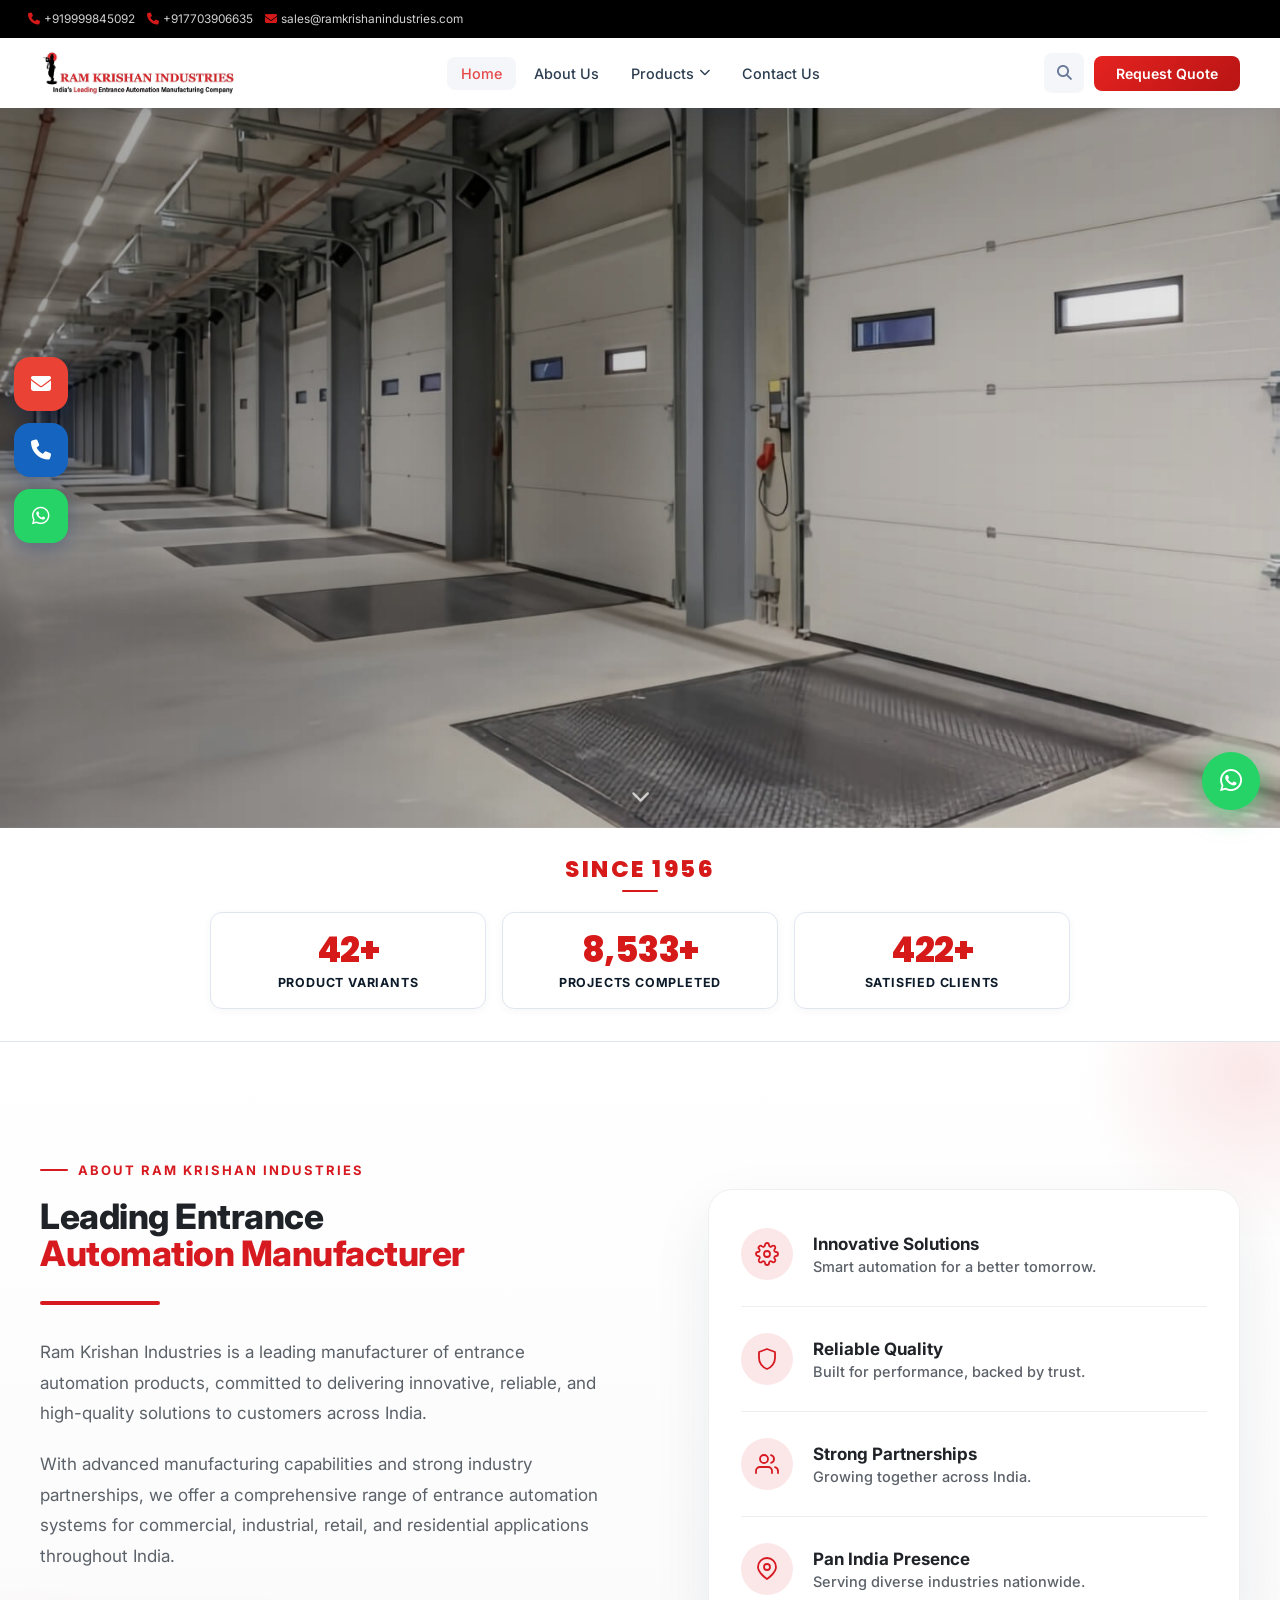
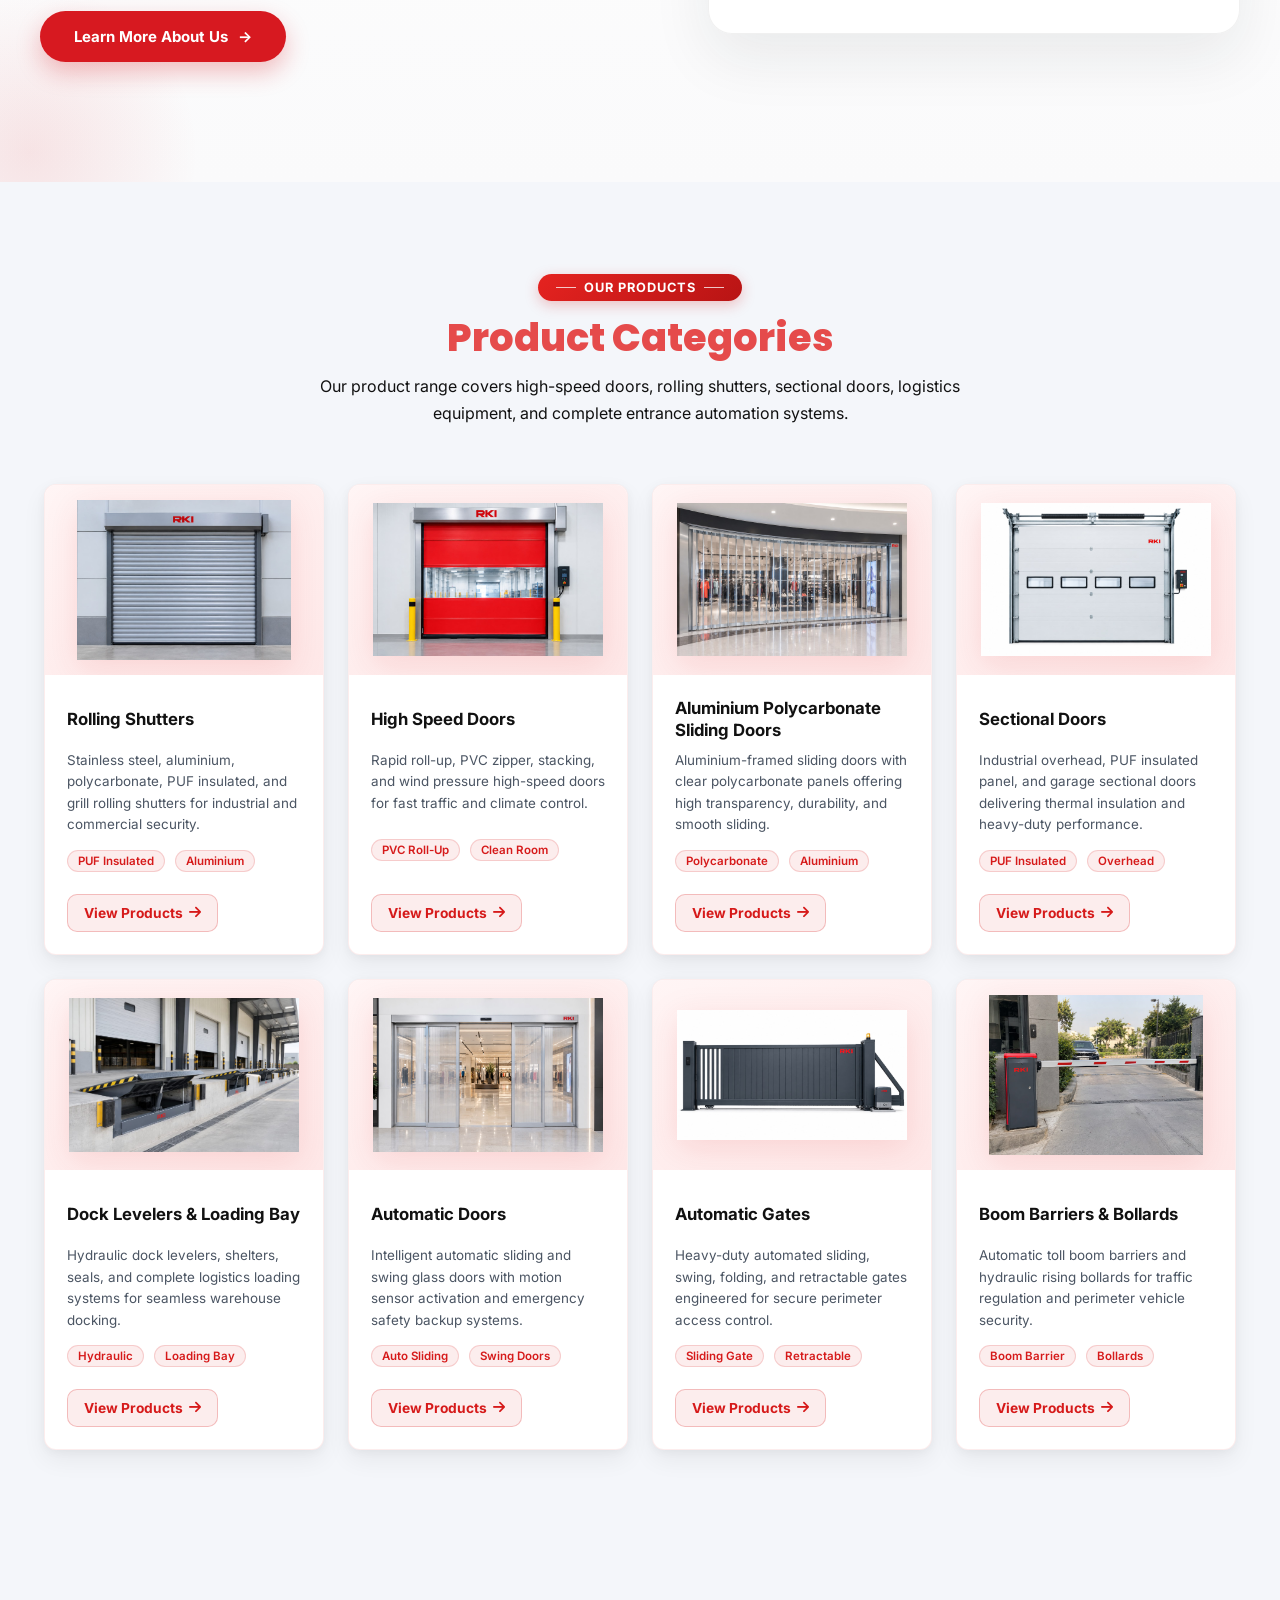
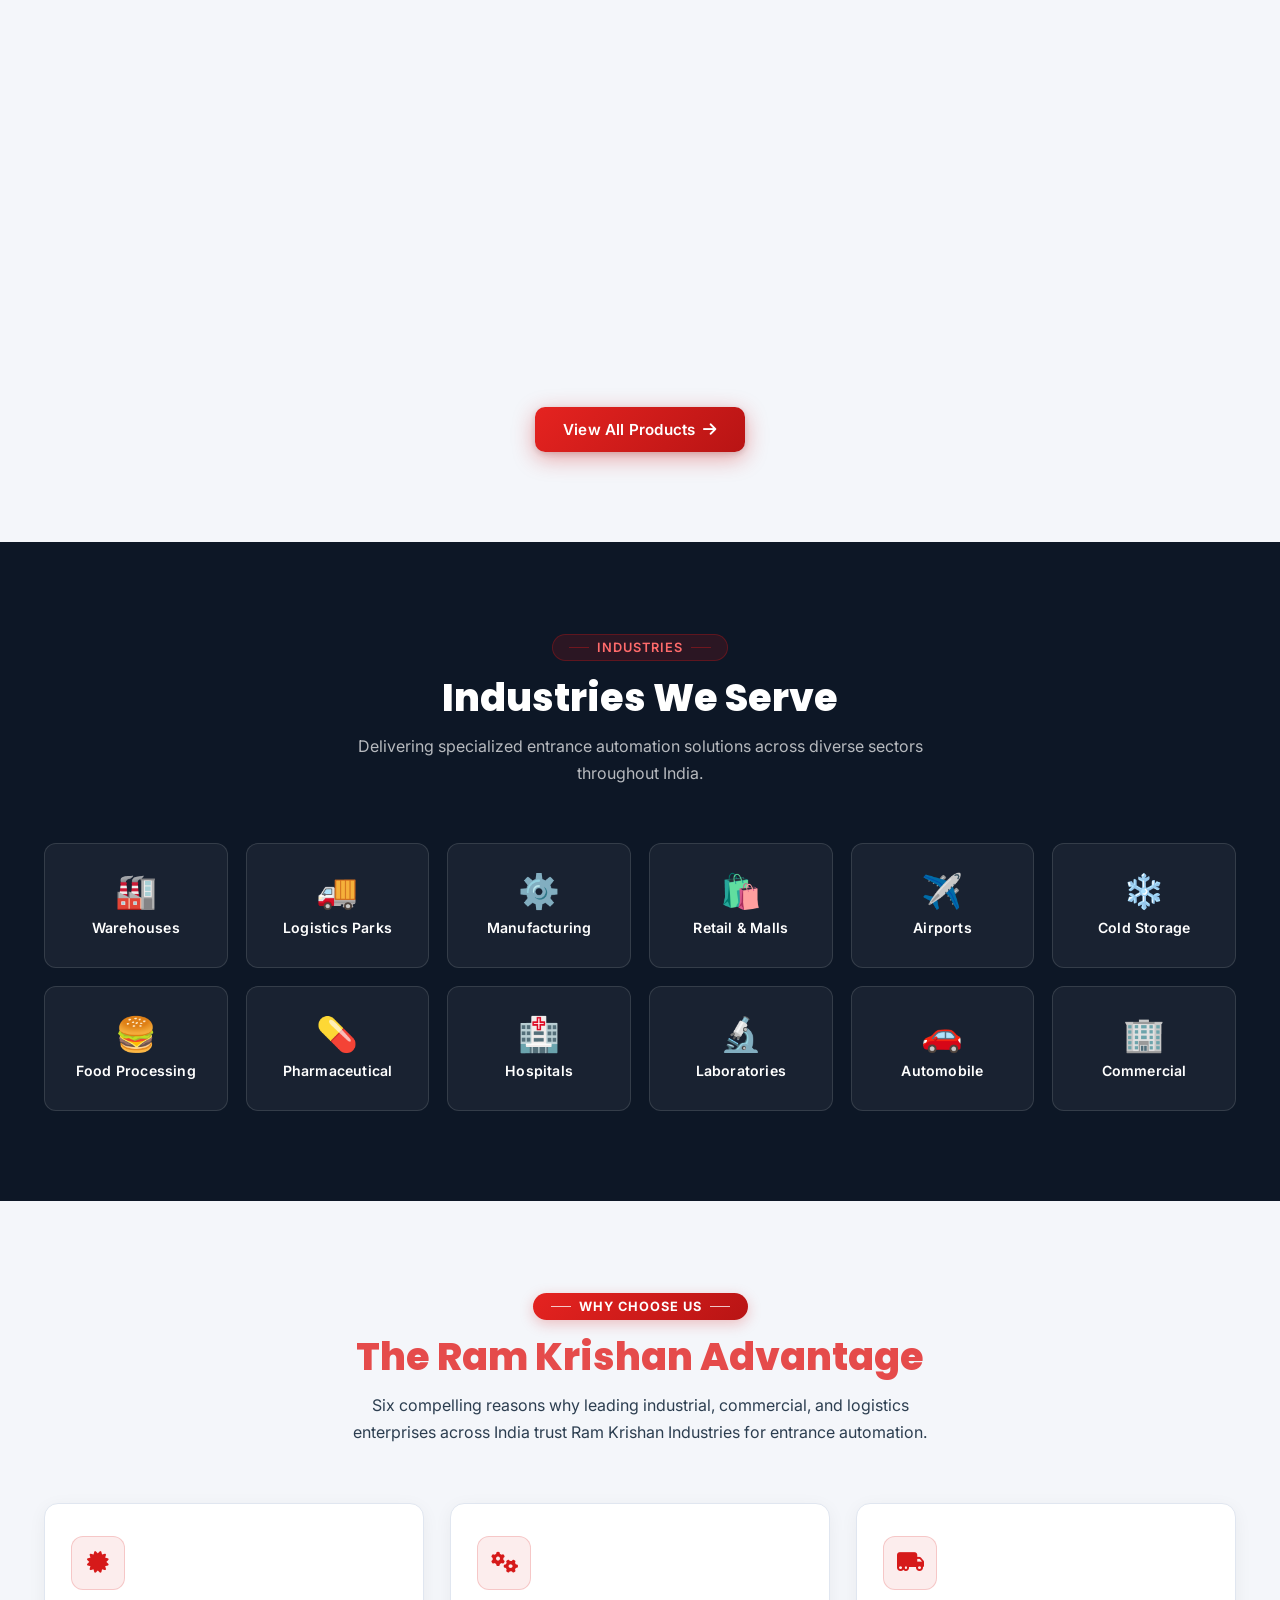
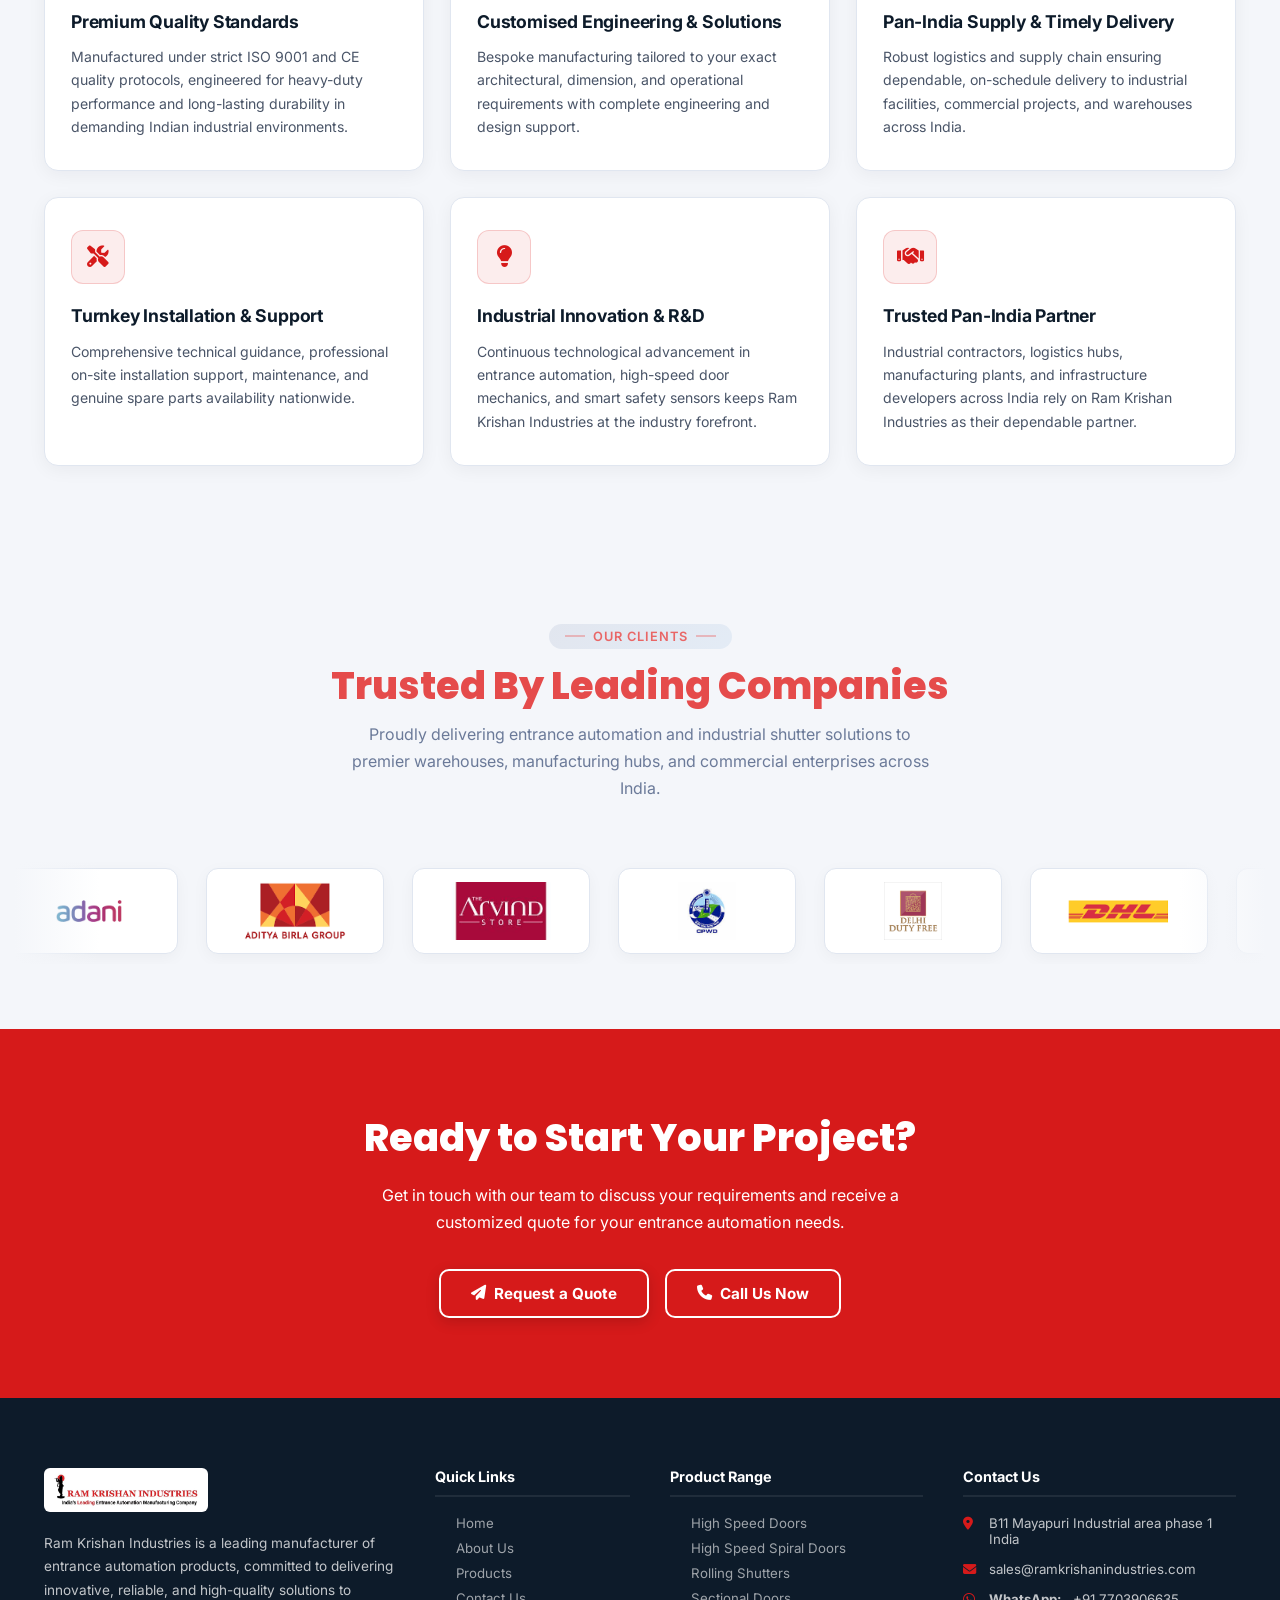
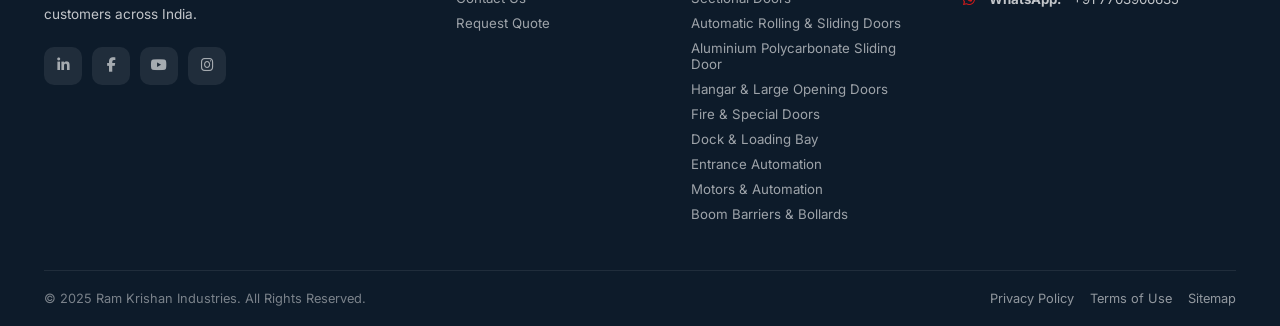
==== commit 74edb6a8: "one img change" ====
--- a/index.html
+++ b/index.html
@@ -335,7 +335,7 @@
       <!-- 2. High Speed Doors -->
       <div class="product-card reveal reveal-delay-2">
         <div class="product-card-img product-card-img-icon">
-          <img src="images/RKI products/High speed door.jpeg" alt="High Speed Doors - Ram Krishan Industries" loading="lazy" />
+          <img src="images/RKI products/high speed doors.jpeg" alt="High Speed Doors - Ram Krishan Industries" loading="lazy" />
         </div>
         <div class="product-card-body">
           <h3>High Speed Doors</h3>
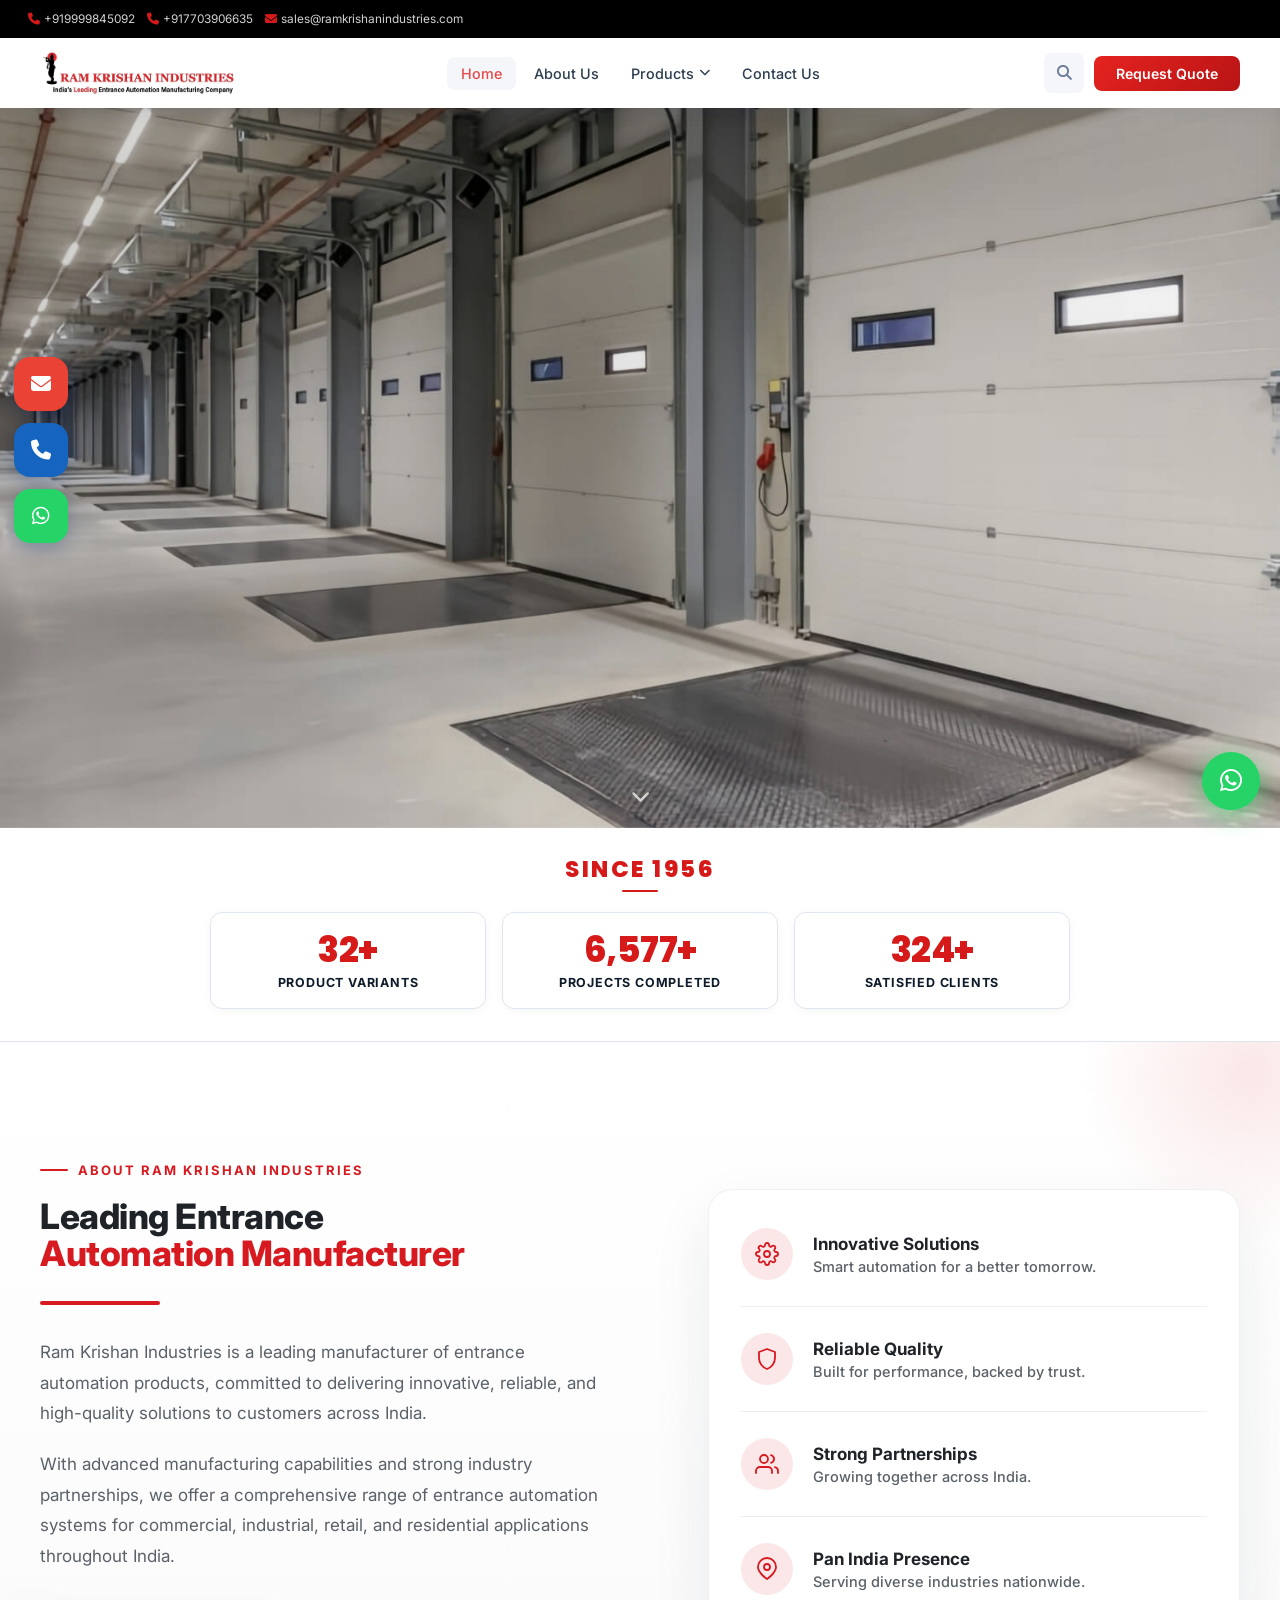
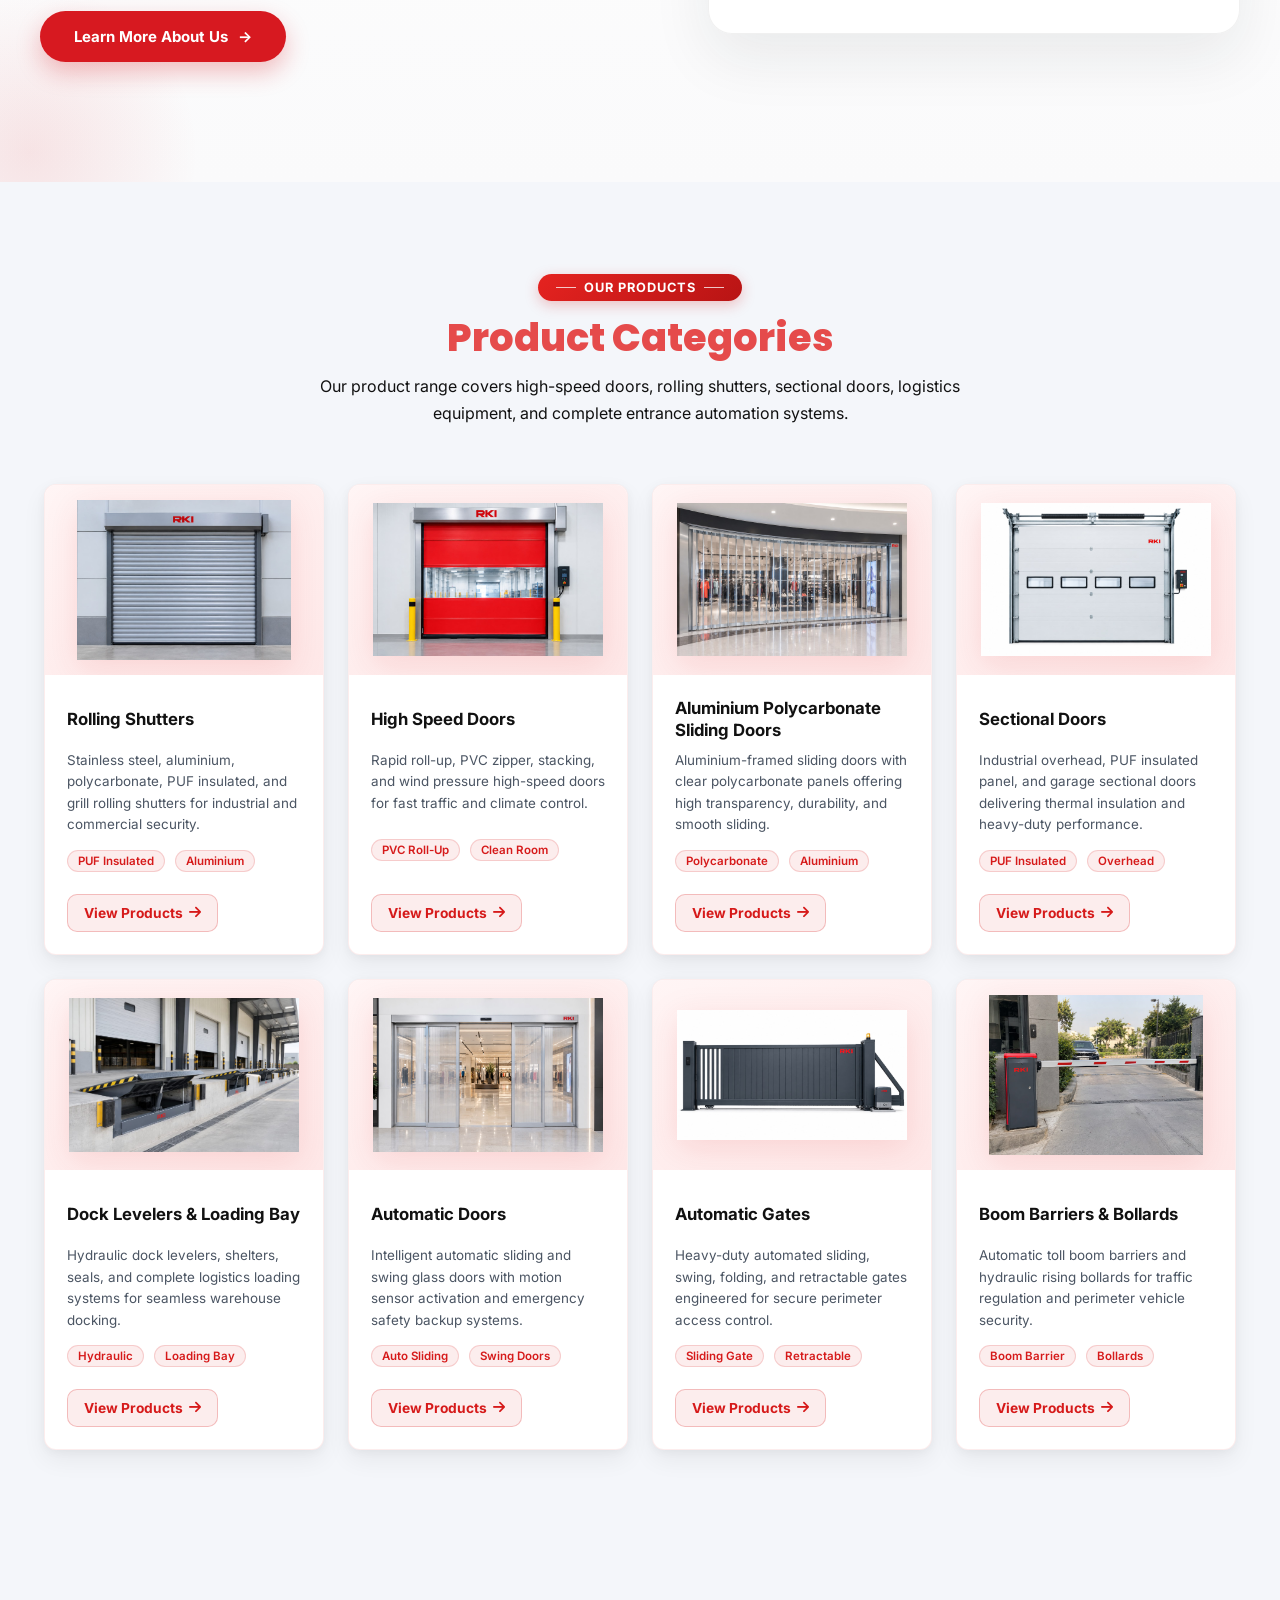
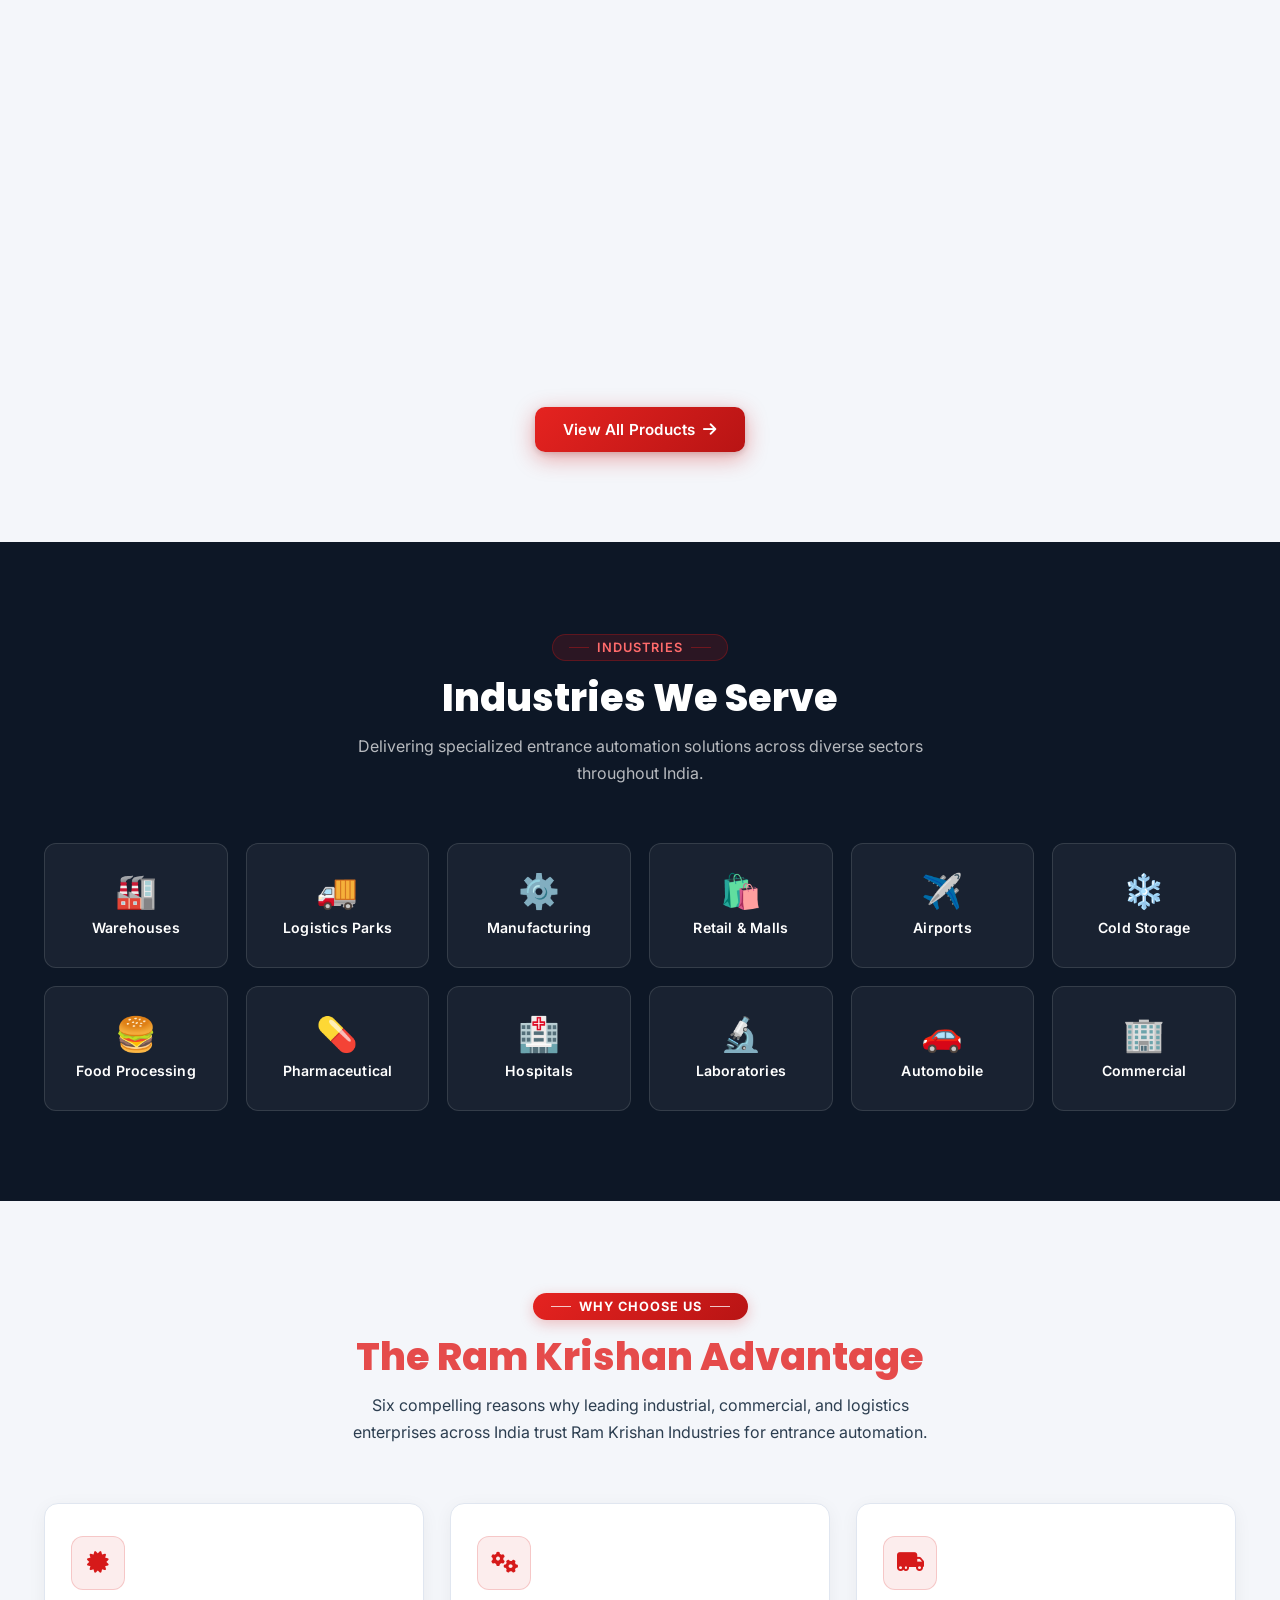
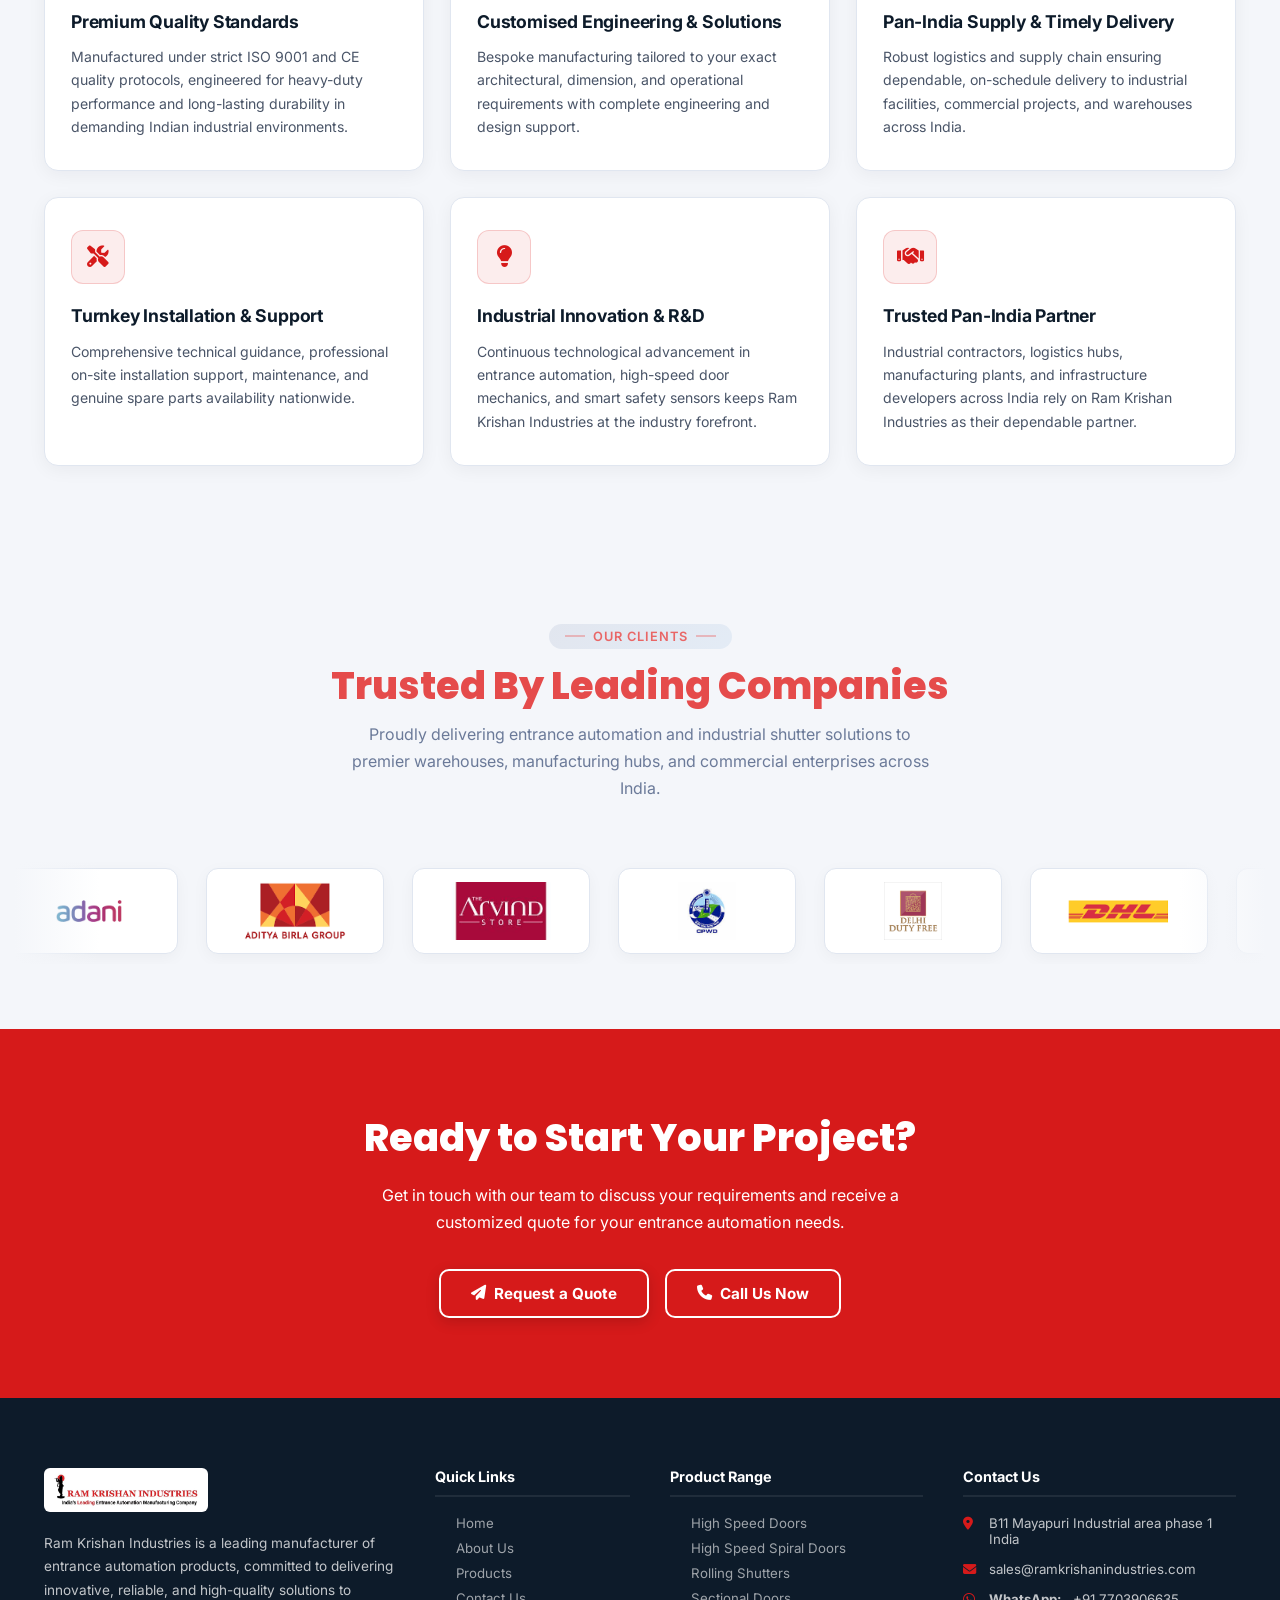
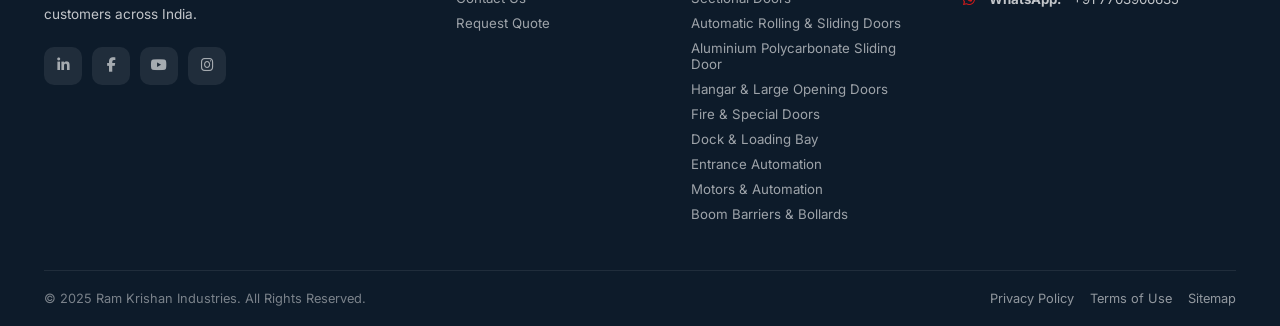
==== commit 9109a93e: "home silder img added" ====
--- a/index.html
+++ b/index.html
@@ -165,10 +165,43 @@
       <img src="images/product/rolling-shetter/imgi_48_industrial-stacking-door-for-logistics-warehouse.jpg" alt="Industrial Stacking Door for Logistics Warehouse" class="hero-slide-img" loading="lazy" />
     </div>
     <div class="hero-slide">
-      <img src="images/Home-silder/pro.jpeg" alt="Automated Door Panel Production Line" class="hero-slide-img" loading="lazy" />
+      <img src="images/Home-silder/WhatsApp Image 2026-10-06 at 2.23.45 PM.jpeg" alt="Industrial Stacking Door for Logistics Warehouse" class="hero-slide-img" loading="lazy" />
     </div>
     <div class="hero-slide">
       <img src="images/product/high-speed-door/imgi_55_heavy-duty-industrial-door.jpg" alt="Heavy Duty Industrial High Speed Door" class="hero-slide-img" loading="lazy" />
+    </div>
+        <div class="hero-slide">
+      <img src="images/Home-silder/WhatsApp Image 2026-10-06 at 2.23.46 PM (2).jpeg" alt="Industrial Stacking Door for Logistics Warehouse" class="hero-slide-img" loading="lazy" />
+    </div>
+     <div class="hero-slide">
+      <img src="images/Home-silder/WhatsApp Image 2026-10-06 at 2.23.46 PM (3).jpeg" alt="Industrial Stacking Door for Logistics Warehouse" class="hero-slide-img" loading="lazy" />
+    </div>
+     <div class="hero-slide">
+      <img src="images/Home-silder/WhatsApp Image 2026-10-06 at 2.23.46 PM.jpeg" alt="Industrial Stacking Door for Logistics Warehouse" class="hero-slide-img" loading="lazy" />
+    </div>
+     <div class="hero-slide">
+      <img src="images/Home-silder/WhatsApp Image 2026-10-06 at 2.23.47 PM (1).jpeg" alt="Industrial Stacking Door for Logistics Warehouse" class="hero-slide-img" loading="lazy" />
+    </div>
+     <div class="hero-slide">
+      <img src="images/Home-silder/WhatsApp Image 2026-10-06 at 2.23.47 PM (2).jpeg" alt="Industrial Stacking Door for Logistics Warehouse" class="hero-slide-img" loading="lazy" />
+    </div>
+     <div class="hero-slide">
+      <img src="images/Home-silder/WhatsApp Image 2026-10-06 at 2.23.47 PM.jpeg" alt="Industrial Stacking Door for Logistics Warehouse" class="hero-slide-img" loading="lazy" />
+    </div>
+     <div class="hero-slide">
+      <img src="images/Home-silder/WhatsApp Image 2026-10-06 at 2.23.48 PM (1).jpeg" alt="Industrial Stacking Door for Logistics Warehouse" class="hero-slide-img" loading="lazy" />
+    </div>
+     <div class="hero-slide">
+      <img src="images/Home-silder/WhatsApp Image 2026-10-06 at 2.23.48 PM (2).jpeg" alt="Industrial Stacking Door for Logistics Warehouse" class="hero-slide-img" loading="lazy" />
+    </div>
+     <div class="hero-slide">
+      <img src="images/Home-silder/WhatsApp Image 2026-10-06 at 2.23.48 PM (3).jpeg" alt="Industrial Stacking Door for Logistics Warehouse" class="hero-slide-img" loading="lazy" />
+    </div>
+     <div class="hero-slide">
+      <img src="images/Home-silder/WhatsApp Image 2026-10-06 at 2.23.48 PM.jpeg" alt="Industrial Stacking Door for Logistics Warehouse" class="hero-slide-img" loading="lazy" />
+    </div>
+     <div class="hero-slide">
+      <img src="images/Home-silder/WhatsApp Image 2026-10-06 at 2.23.49 PM.jpeg" alt="Industrial Stacking Door for Logistics Warehouse" class="hero-slide-img" loading="lazy" />
     </div>
   </div>
   <div class="hero-overlay"></div>
@@ -331,7 +364,7 @@
           <a href="products.html#rolling" class="card-link"><span>View Products</span> <i class="fas fa-arrow-right"></i></a>
         </div>
       </div>
-
+ 
       <!-- 2. High Speed Doors -->
       <div class="product-card reveal reveal-delay-2">
         <div class="product-card-img product-card-img-icon">
--- a/css/style.css
+++ b/css/style.css
@@ -319,9 +319,9 @@
   position: absolute; inset: 0;
   background: linear-gradient(
     to right,
-    rgba(0,0,0,0.38) 0%,
-    rgba(0,0,0,0.22) 45%,
-    rgba(0,0,0,0.08) 100%
+    rgba(0,0,0,0.18) 0%,
+    rgba(0,0,0,0.10) 45%,
+    rgba(0,0,0,0.04) 100%
   );
   z-index: 1;
   pointer-events: none;
@@ -2788,7 +2788,11 @@
   .logo-marquee-item { width: 150px; height: 74px; padding: 12px 20px; }
   .logo-marquee-item img { max-width: 112px; max-height: 48px; }
 
-  .hero { height: auto; min-height: 0; padding: 48px 0 40px; flex-direction: column; align-items: stretch; }
+  /* Hero slider: keep a proper height so absolute-positioned slides are visible */
+  .hero { height: 56vw; min-height: 240px; max-height: 520px; padding: 0; flex-direction: column; align-items: stretch; }
+  .hero-slider { position: absolute; inset: 0; width: 100%; height: 100%; }
+  .hero-slide { position: absolute; inset: 0; width: 100%; height: 100%; }
+  .hero-slide-img { width: 100%; height: 100%; object-fit: cover; object-position: center; }
   .hero-overlay { position: absolute; }
   .hero-content { max-width: 100%; width: 100%; margin-bottom: 0; }
   .hero-content::before { inset: -40px -50px 112px -50px; }
@@ -2883,8 +2887,8 @@
   .filter-bar { top: 64px; }
   .logo-img { height: 35px; max-width: 145px; }
 
-  body.home-page .hero { min-height: clamp(360px, 52vh, 430px); }
-  .hero { padding: 44px 0 36px; }
+  body.home-page .hero { height: 60vw; min-height: 220px; max-height: 420px; padding: 0; }
+  .hero { padding: 0; }
   .hero-content::before { inset: -24px -20px 112px -20px; }
   .hero h1 { font-size: 1.6rem; margin-bottom: 11px; }
 
@@ -2956,7 +2960,7 @@
   .lang-current img.lang-flag { width: 18px; height: 13px; }
   .lang-menu { min-width: 175px; }
 
-  .hero { padding: 40px 0 34px; }
+  .hero { padding: 0; height: 62vw; min-height: 200px; max-height: 380px; }
   .hero-badge { font-size: 0.7rem; padding: 5px 12px; }
   .hero h1 { font-size: 1.5rem; margin-bottom: 10px; }
   .hero p { font-size: 0.88rem; margin-bottom: 18px; }
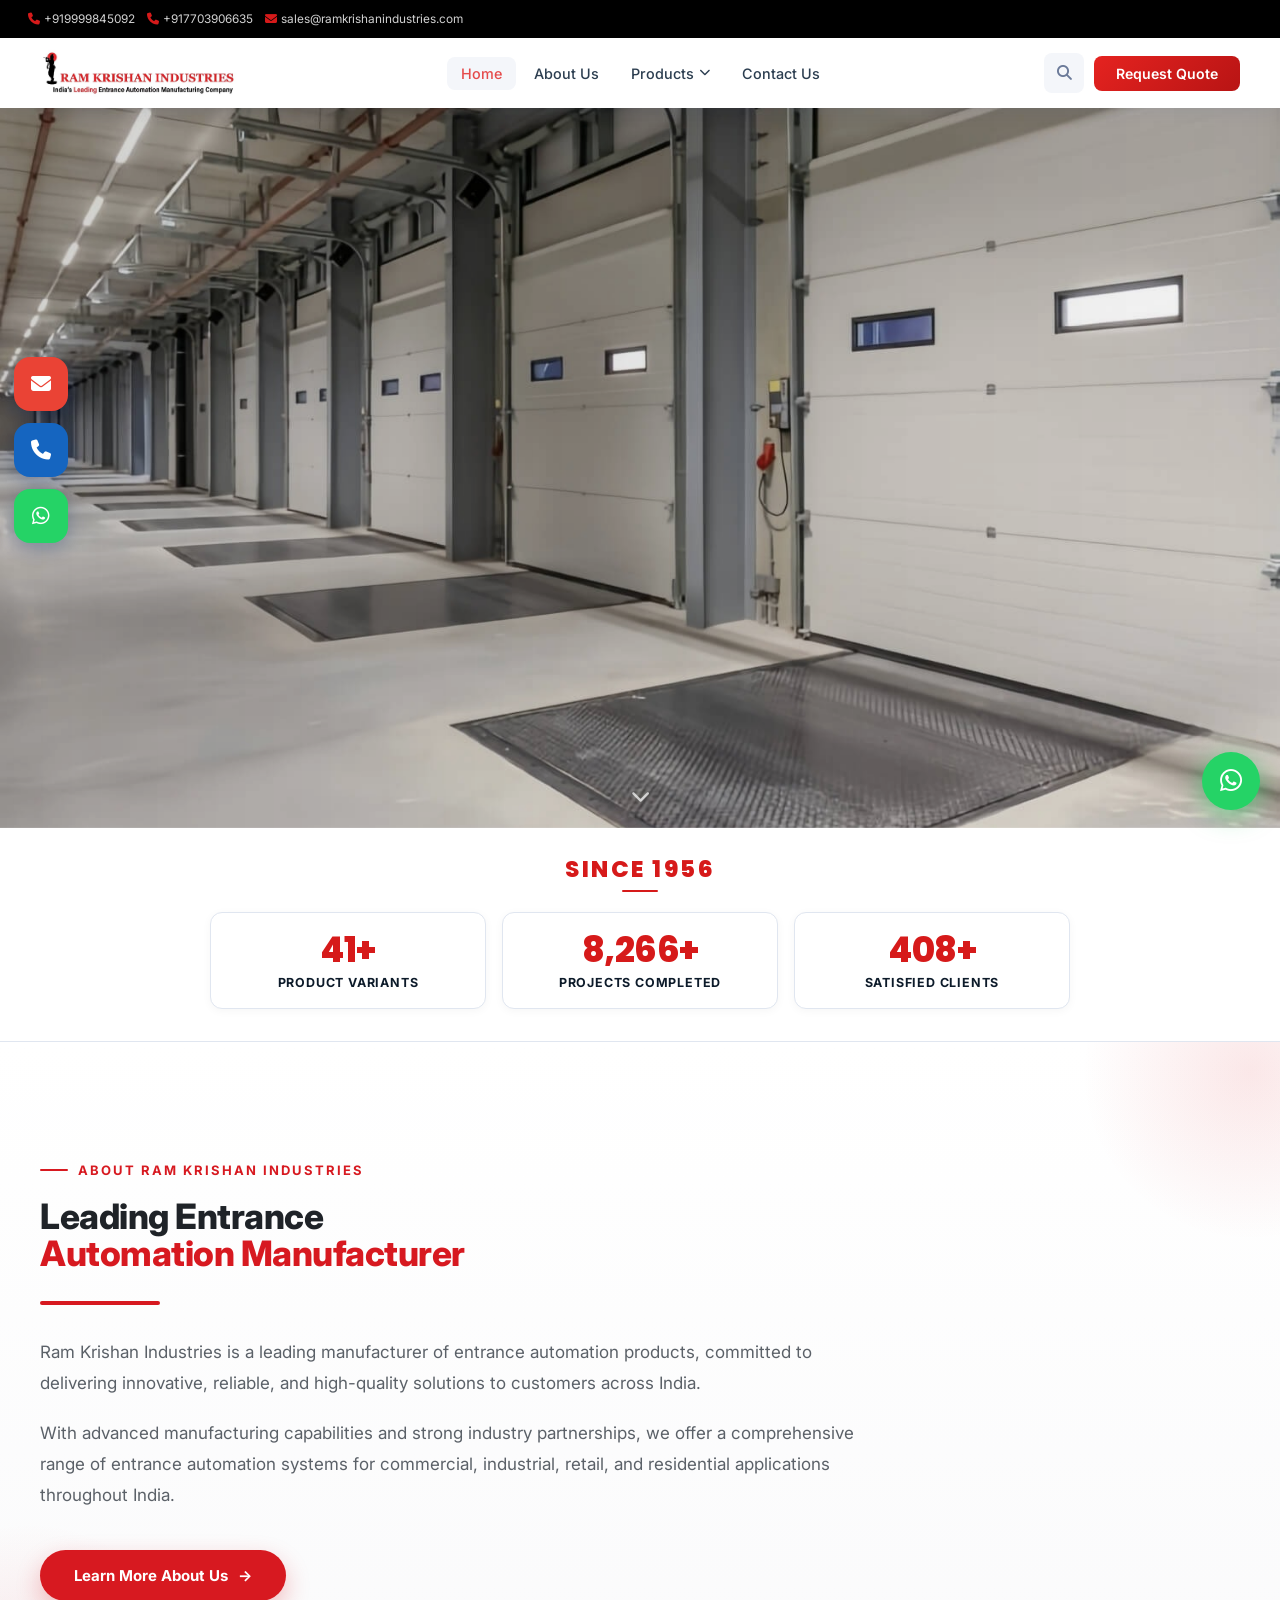
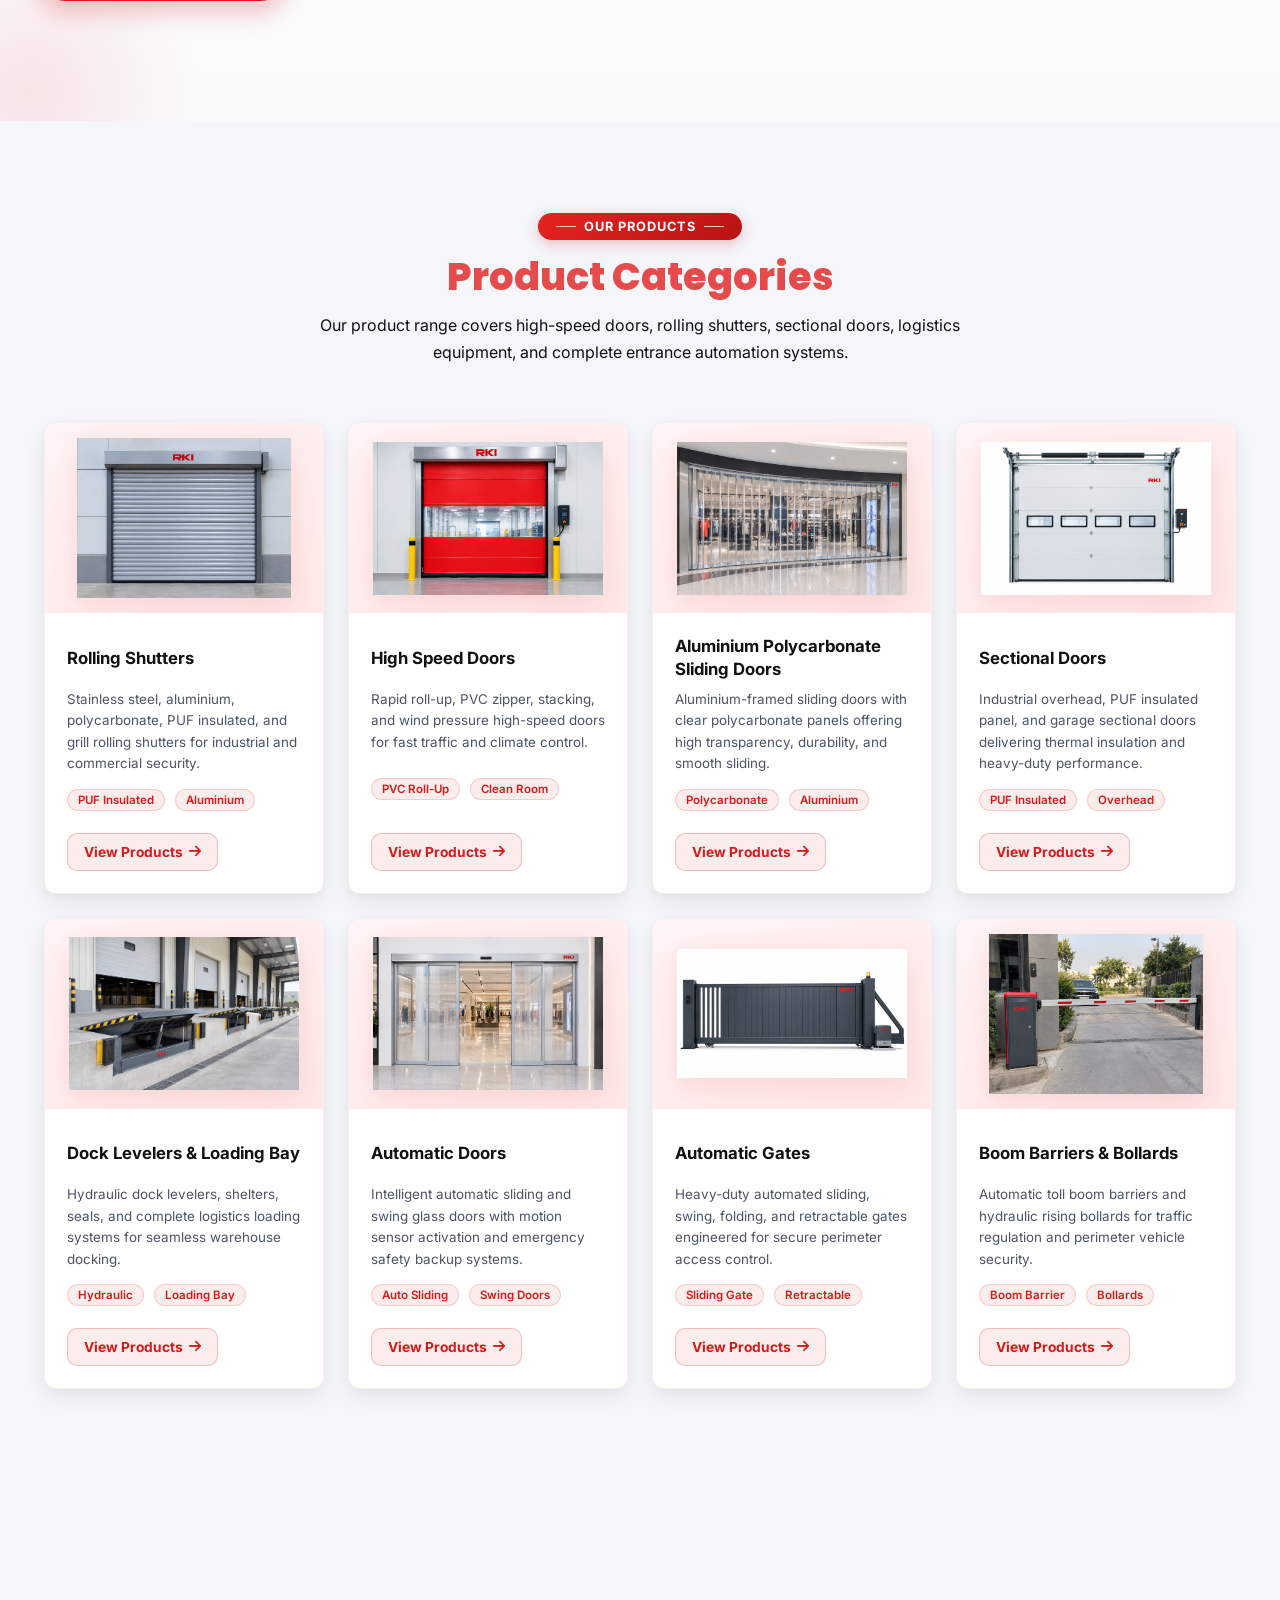
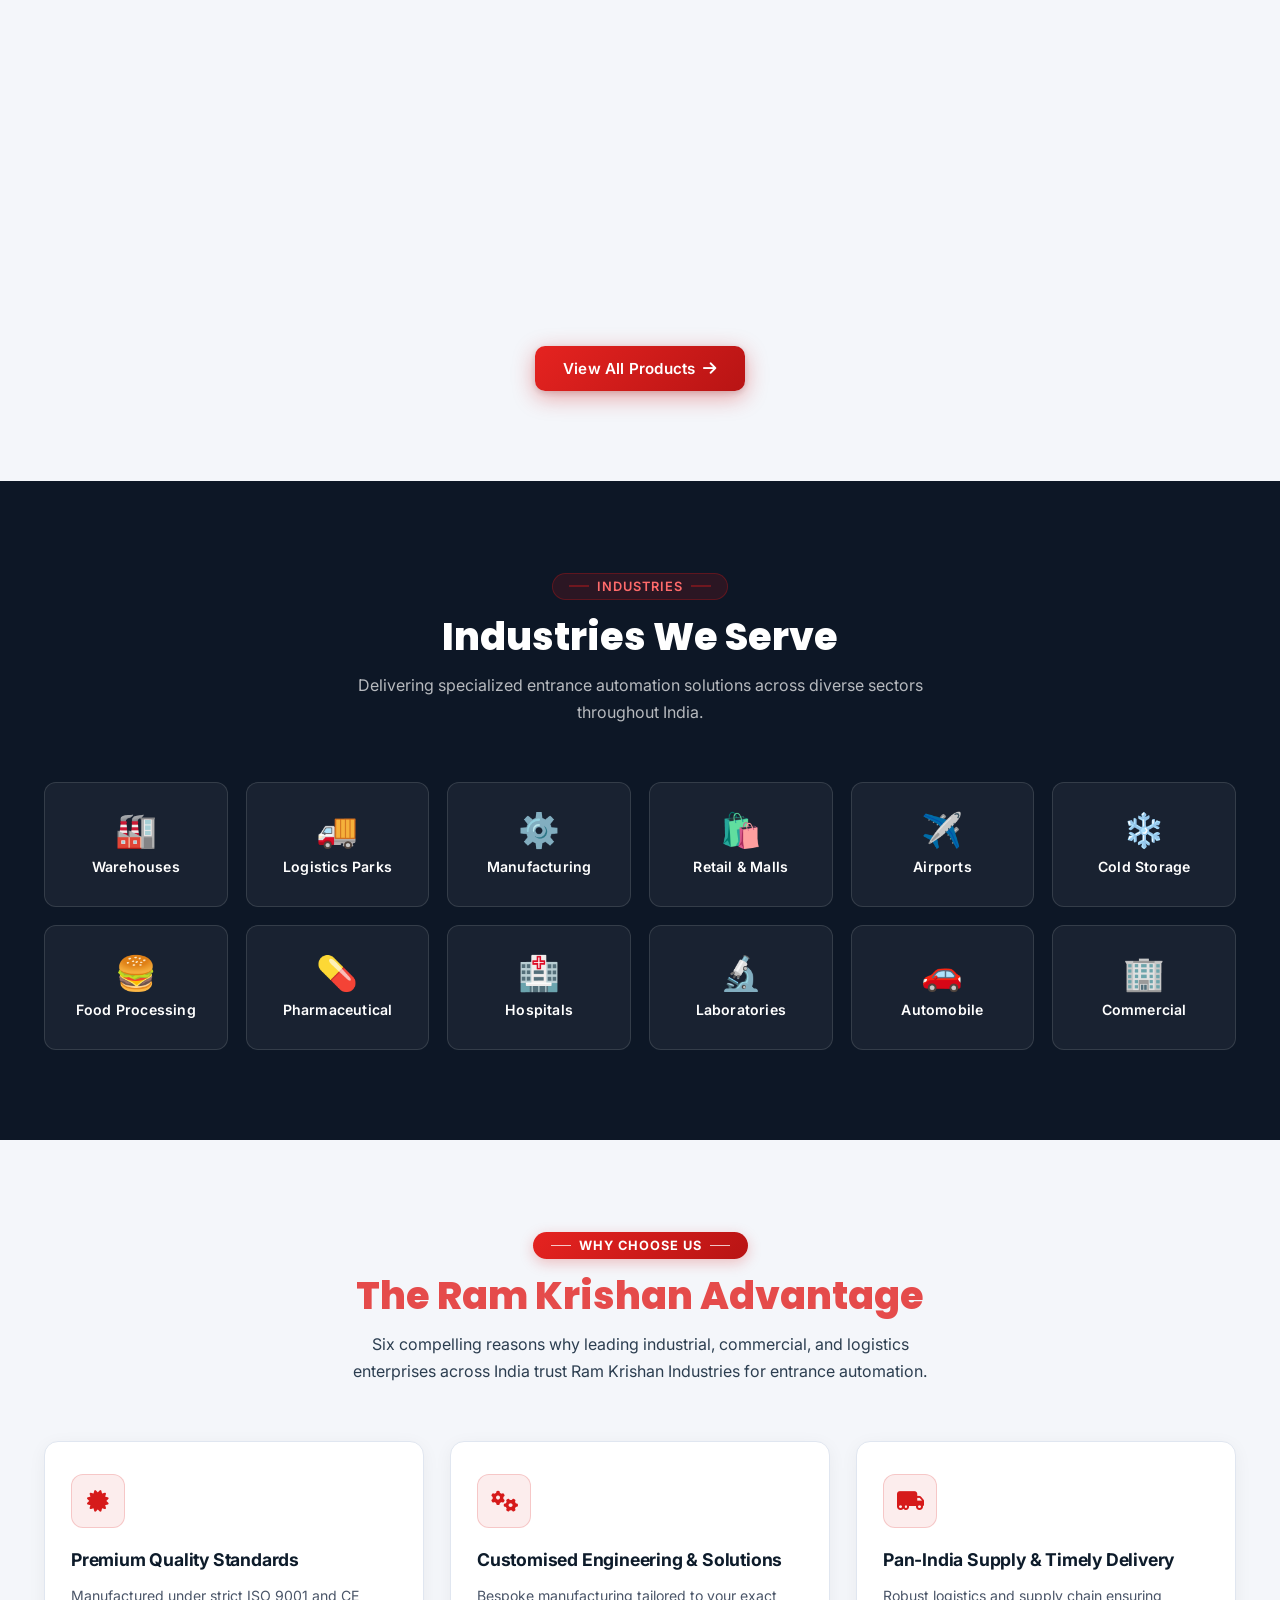
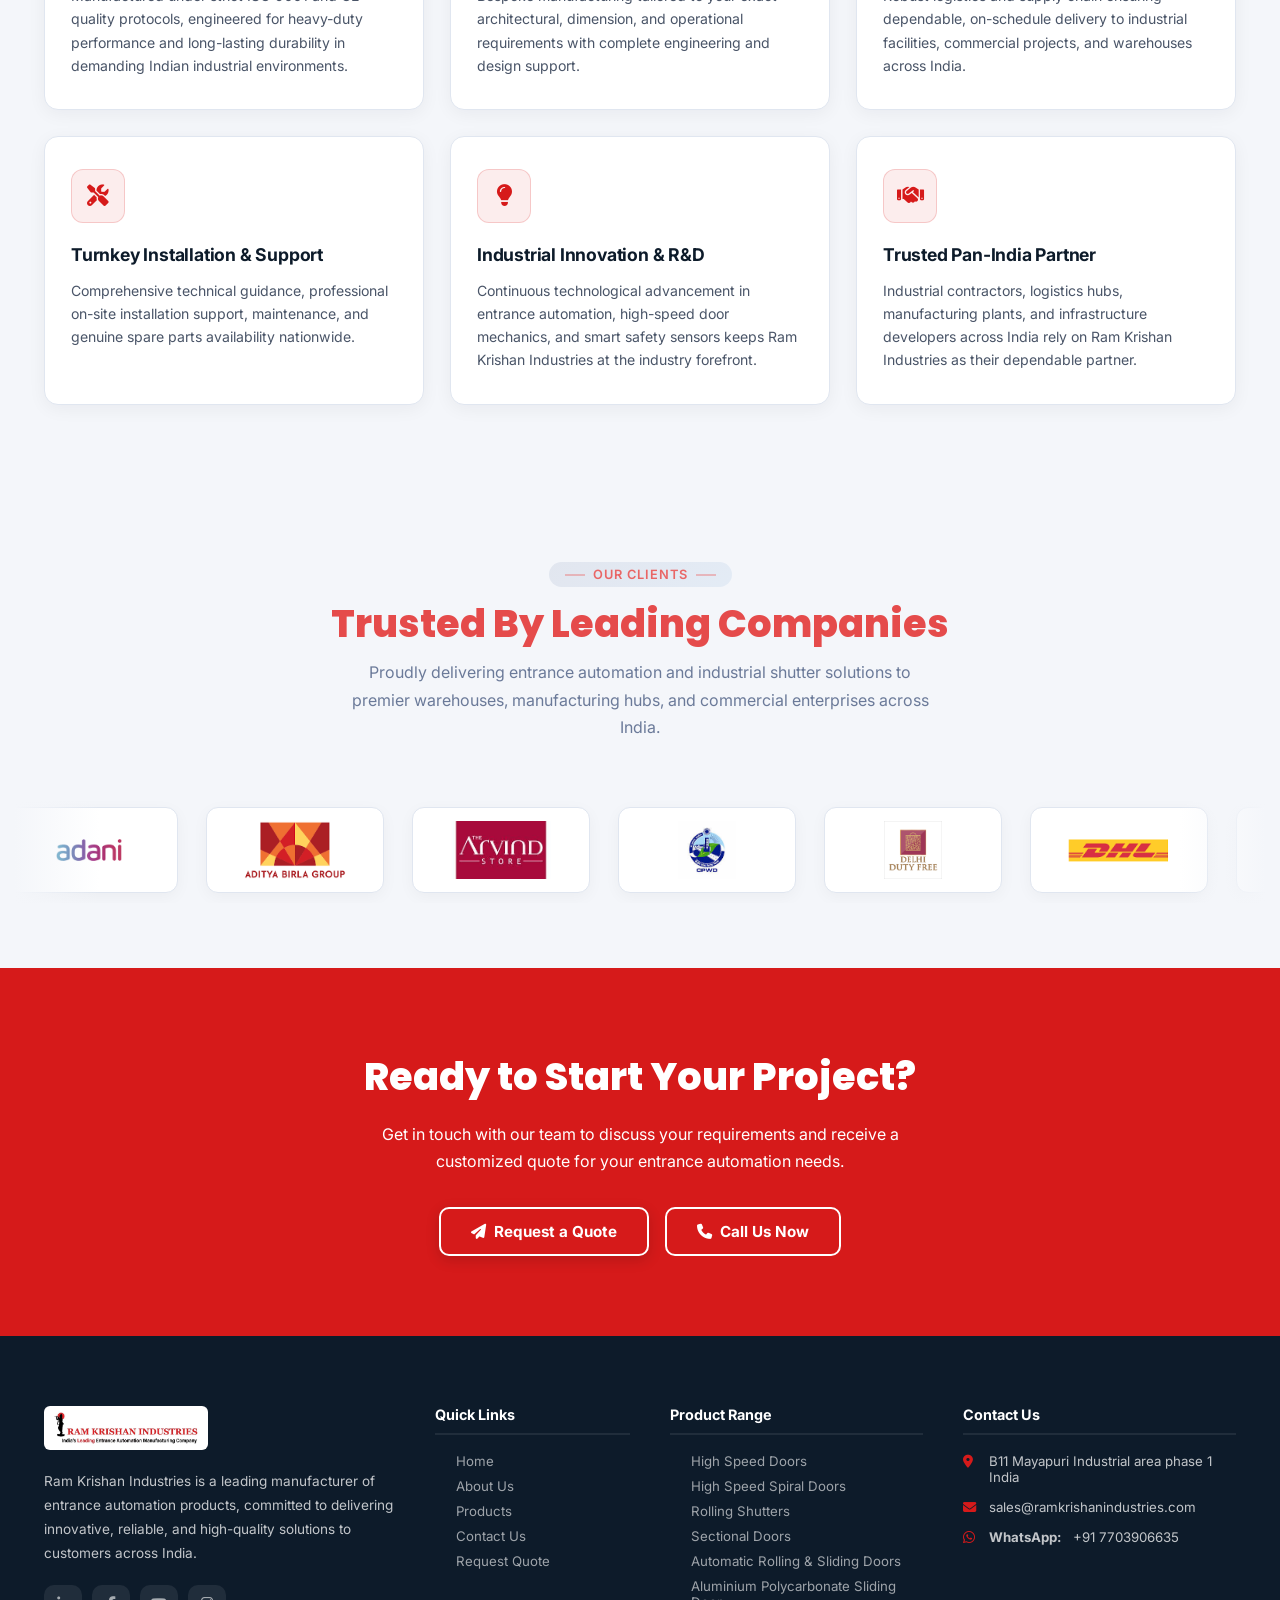
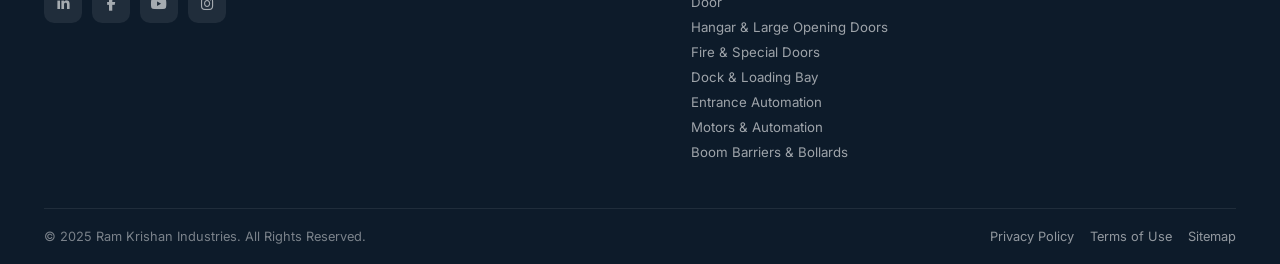
==== commit 7a8ce86e: "add sub cate img" ====
--- a/index.html
+++ b/index.html
@@ -1,4 +1,4 @@
-﻿<!DOCTYPE html>
+<!DOCTYPE html>
 <html lang="en">
 <head>
   <meta charset="UTF-8" />
@@ -277,67 +277,6 @@
         <span class="about-rki__cta-arrow" aria-hidden="true">→</span>
       </a>
     </div>
-
-    <!-- RIGHT COLUMN -->
-    <div class="about-rki__panel">
-      <ul class="about-rki__features" role="list">
-
-        <li class="about-rki__feature">
-          <span class="about-rki__icon" aria-hidden="true">
-            <svg viewBox="0 0 24 24" fill="none" stroke="currentColor" stroke-width="1.8" stroke-linecap="round" stroke-linejoin="round">
-              <circle cx="12" cy="12" r="3"></circle>
-              <path d="M19.4 15a1.65 1.65 0 0 0 .33 1.82l.06.06a2 2 0 1 1-2.83 2.83l-.06-.06a1.65 1.65 0 0 0-1.82-.33 1.65 1.65 0 0 0-1 1.51V21a2 2 0 0 1-4 0v-.09A1.65 1.65 0 0 0 9 19.4a1.65 1.65 0 0 0-1.82.33l-.06.06a2 2 0 1 1-2.83-2.83l.06-.06A1.65 1.65 0 0 0 4.68 15a1.65 1.65 0 0 0-1.51-1H3a2 2 0 0 1 0-4h.09A1.65 1.65 0 0 0 4.6 9a1.65 1.65 0 0 0-.33-1.82l-.06-.06a2 2 0 1 1 2.83-2.83l.06.06A1.65 1.65 0 0 0 9 4.6a1.65 1.65 0 0 0 1-1.51V3a2 2 0 0 1 4 0v.09a1.65 1.65 0 0 0 1 1.51 1.65 1.65 0 0 0 1.82-.33l.06-.06a2 2 0 1 1 2.83 2.83l-.06.06A1.65 1.65 0 0 0 19.4 9a1.65 1.65 0 0 0 1.51 1H21a2 2 0 0 1 0 4h-.09a1.65 1.65 0 0 0-1.51 1z"></path>
-            </svg>
-          </span>
-          <span class="about-rki__feature-text">
-            <span class="about-rki__feature-title">Innovative Solutions</span>
-            <span class="about-rki__feature-desc">Smart automation for a better tomorrow.</span>
-          </span>
-        </li>
-
-        <li class="about-rki__feature">
-          <span class="about-rki__icon" aria-hidden="true">
-            <svg viewBox="0 0 24 24" fill="none" stroke="currentColor" stroke-width="1.8" stroke-linecap="round" stroke-linejoin="round">
-              <path d="M12 2 4 5v6c0 5 3.4 9.4 8 11 4.6-1.6 8-6 8-11V5l-8-3z"></path>
-            </svg>
-          </span>
-          <span class="about-rki__feature-text">
-            <span class="about-rki__feature-title">Reliable Quality</span>
-            <span class="about-rki__feature-desc">Built for performance, backed by trust.</span>
-          </span>
-        </li>
-
-        <li class="about-rki__feature">
-          <span class="about-rki__icon" aria-hidden="true">
-            <svg viewBox="0 0 24 24" fill="none" stroke="currentColor" stroke-width="1.8" stroke-linecap="round" stroke-linejoin="round">
-              <path d="M17 21v-2a4 4 0 0 0-4-4H5a4 4 0 0 0-4 4v2"></path>
-              <circle cx="9" cy="7" r="4"></circle>
-              <path d="M23 21v-2a4 4 0 0 0-3-3.87"></path>
-              <path d="M16 3.13a4 4 0 0 1 0 7.75"></path>
-            </svg>
-          </span>
-          <span class="about-rki__feature-text">
-            <span class="about-rki__feature-title">Strong Partnerships</span>
-            <span class="about-rki__feature-desc">Growing together across India.</span>
-          </span>
-        </li>
-
-        <li class="about-rki__feature">
-          <span class="about-rki__icon" aria-hidden="true">
-            <svg viewBox="0 0 24 24" fill="none" stroke="currentColor" stroke-width="1.8" stroke-linecap="round" stroke-linejoin="round">
-              <path d="M21 10c0 6-9 12-9 12S3 16 3 10a9 9 0 0 1 18 0z"></path>
-              <circle cx="12" cy="10" r="3"></circle>
-            </svg>
-          </span>
-          <span class="about-rki__feature-text">
-            <span class="about-rki__feature-title">Pan India Presence</span>
-            <span class="about-rki__feature-desc">Serving diverse industries nationwide.</span>
-          </span>
-        </li>
-
-      </ul>
-    </div>
-
   </div>
 </section>
 
@@ -473,7 +412,7 @@
       <!-- 9. Motors & Automation -->
       <div class="product-card reveal reveal-delay-1">
         <div class="product-card-img product-card-img-icon">
-          <img src="images/RKI products/Motors & Automation.jpeg" alt="Motors & Automation - Ram Krishan Industries" loading="lazy" />
+          <img src="images/RKI-Category/Motors & Automation/Rolling shutter motors.jpeg" alt="Motors & Automation - Ram Krishan Industries" loading="lazy" />
         </div>
         <div class="product-card-body">
           <h3>Motors & Automation</h3>
--- a/css/style.css
+++ b/css/style.css
@@ -724,14 +724,25 @@
   position: relative;
   overflow: hidden;
   background: var(--light-gray);
+  display: flex;
+  align-items: center;
+  justify-content: center;
+  padding: 12px;
+  box-sizing: border-box;
 }
 .product-card-img img {
-  position: absolute; inset: 0;
-  width: 100%; height: 100%;
-  object-fit: cover;
-  transition: transform 0.6s cubic-bezier(0.4,0,0.2,1);
-}
-.product-card:hover .product-card-img img { transform: scale(1.08); }
+  width: 100%;
+  height: 100%;
+  max-width: 100%;
+  max-height: 100%;
+  object-fit: contain;
+  object-position: center;
+  display: block;
+  transition: transform 0.4s cubic-bezier(0.4, 0, 0.2, 1);
+}
+.product-card:hover .product-card-img img {
+  transform: scale(1.03);
+}
 .product-card-overlay {
   position: absolute; inset: 0;
   mix-blend-mode: multiply;
@@ -874,14 +885,22 @@
   max-width: 1200px;
   margin: 0 auto;
   display: grid;
-  grid-template-columns: 1.05fr 0.95fr;
+  grid-template-columns: 1fr;
   gap: 80px;
   align-items: center;
 }
 
+.about-rki__inner:has(.about-rki__panel) {
+  grid-template-columns: 1.05fr 0.95fr;
+}
+
 /* ---------- LEFT COLUMN ---------- */
 
 .about-rki__content {
+  max-width: 820px;
+}
+
+.about-rki__inner:has(.about-rki__panel) .about-rki__content {
   max-width: 560px;
 }
 
@@ -2821,6 +2840,7 @@
   .mission-grid { grid-template-columns: 1fr; gap: 20px; }
   .about-stats-grid { grid-template-columns: repeat(2, 1fr); gap: 30px 20px; }
   .products-grid { grid-template-columns: repeat(auto-fill, minmax(200px, 1fr)); gap: 18px; }
+  .product-card-img { padding: 10px; }
   .product-card-img-icon { padding: 8px; }
   .news-list-card { grid-template-columns: 1fr; }
   .news-list-img { height: 200px; }
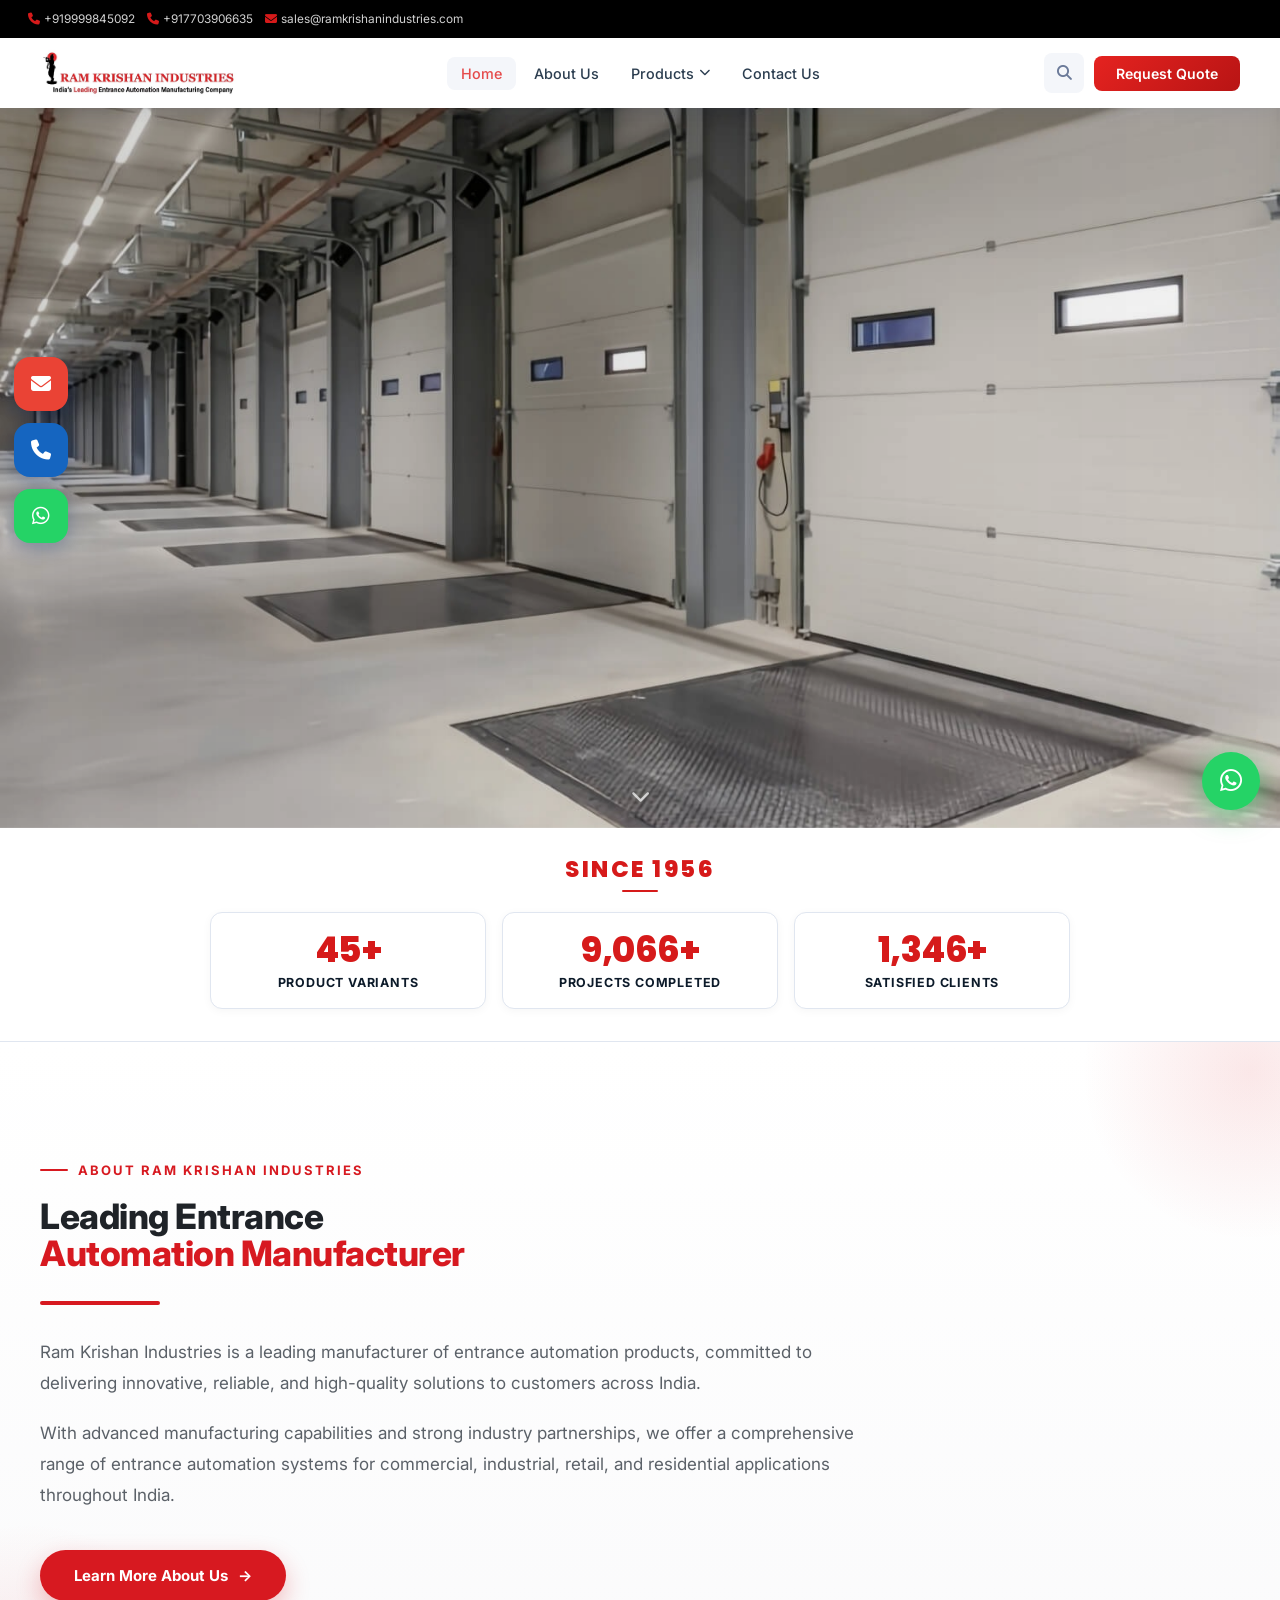
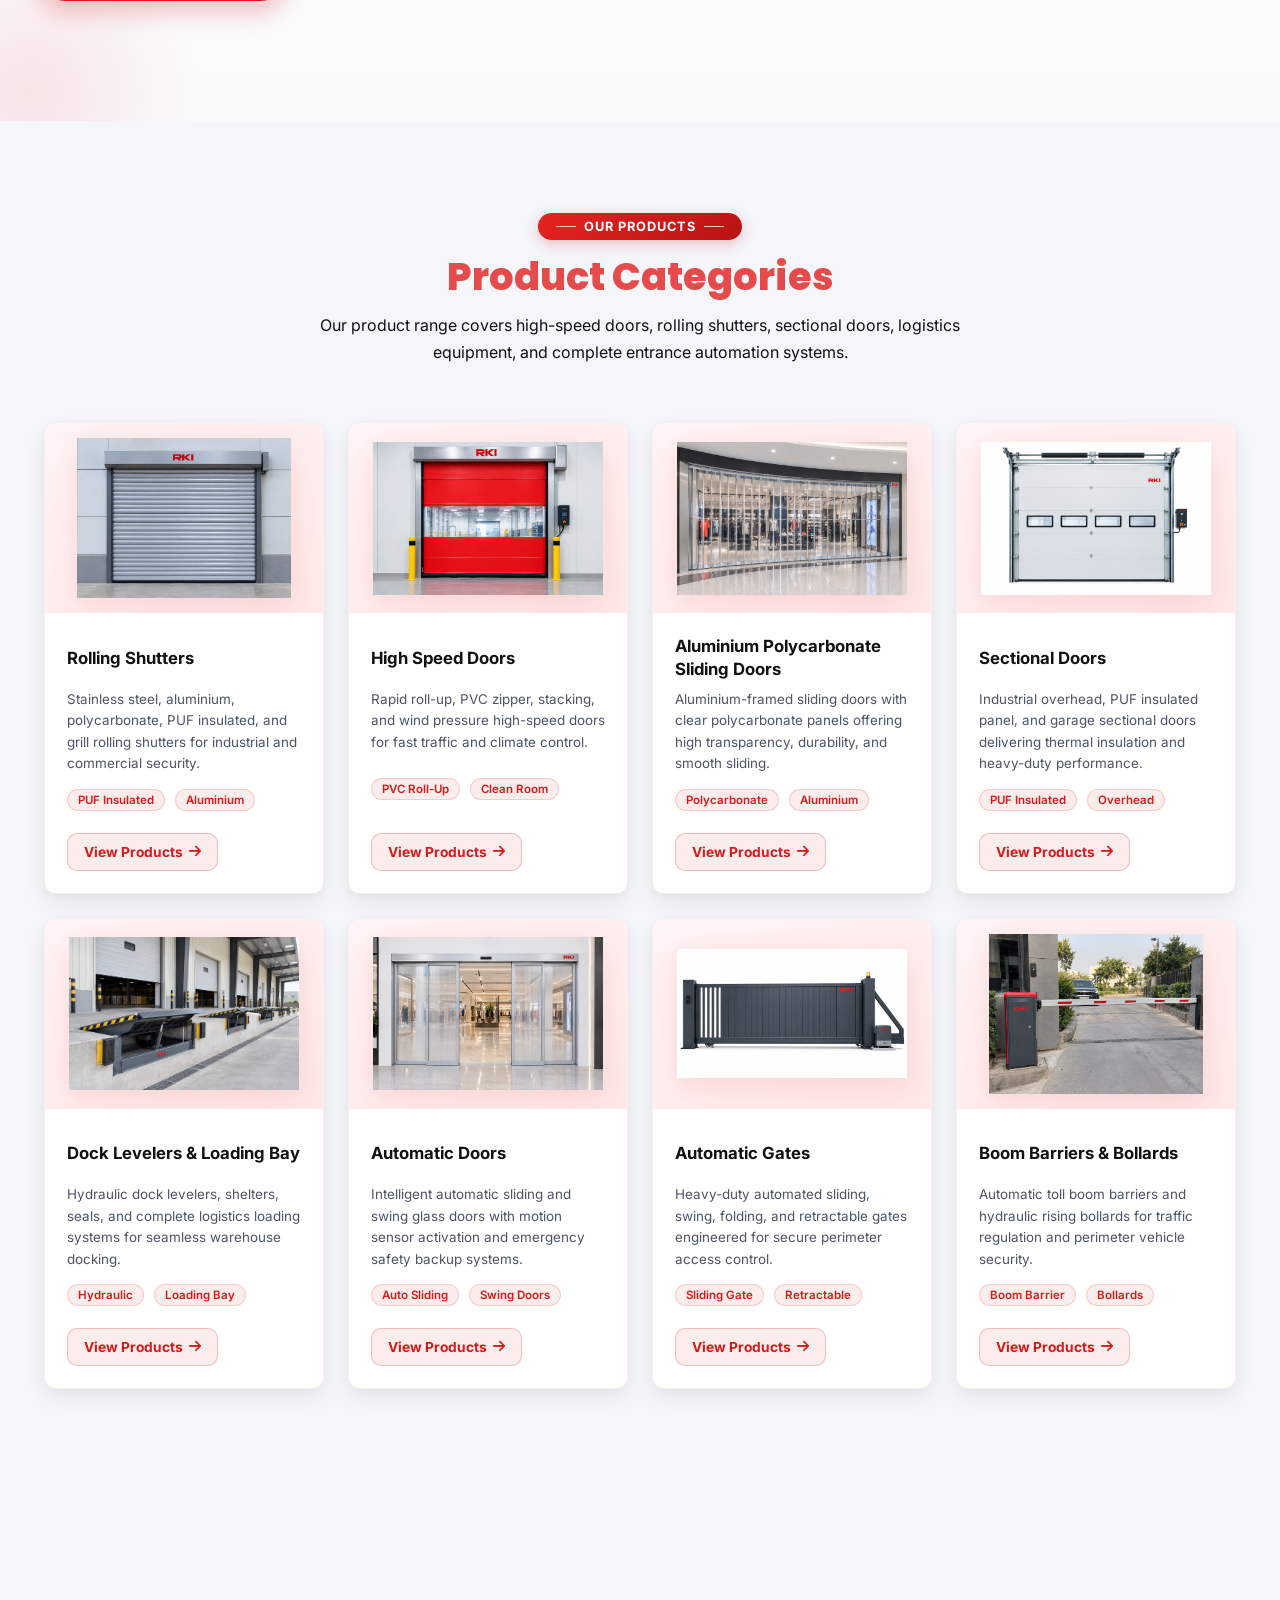
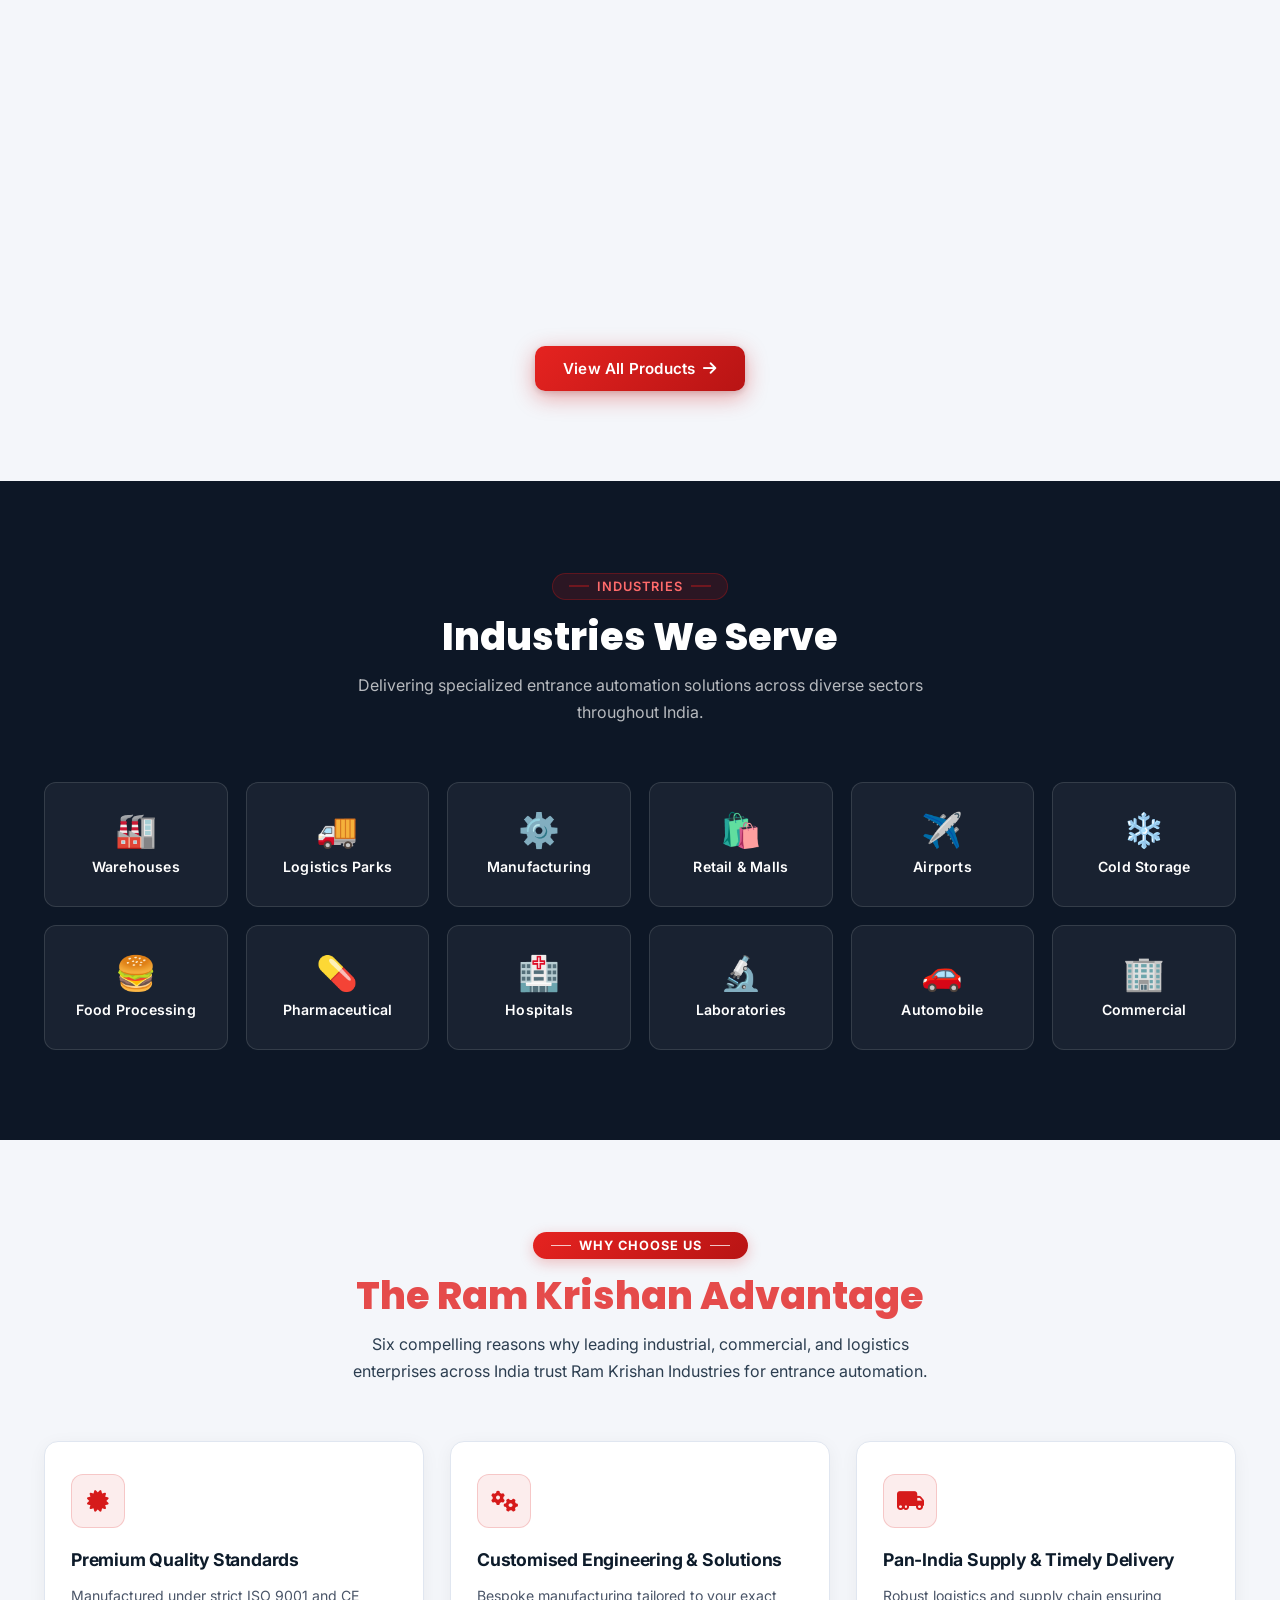
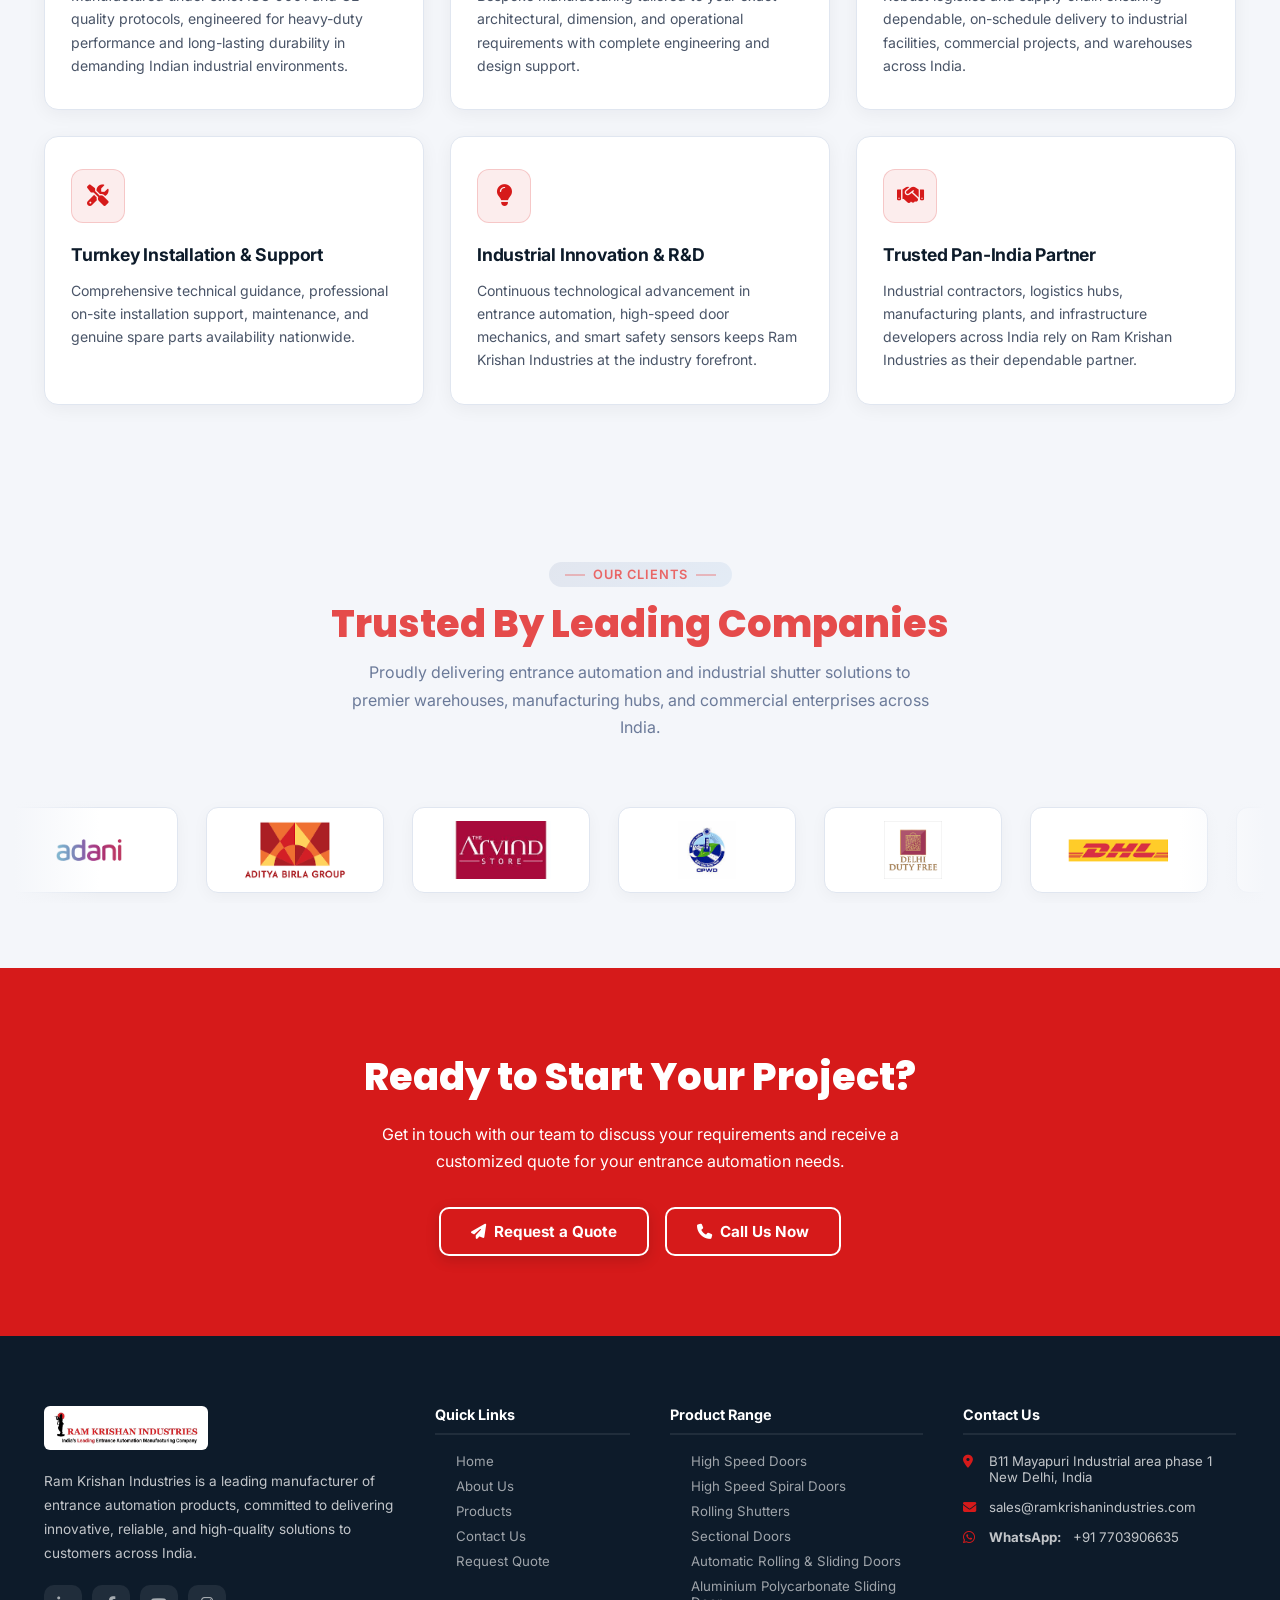
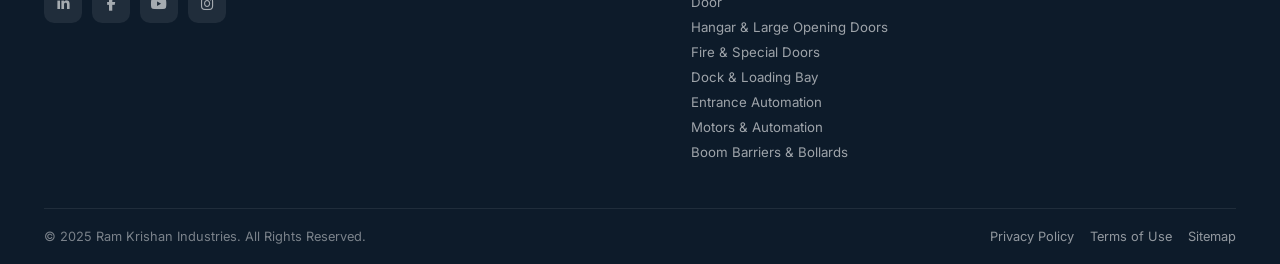
==== commit 73e8b110: "contact address Chnage" ====
--- a/index.html
+++ b/index.html
@@ -232,7 +232,7 @@
         <div class="stat-label">Projects Completed</div>
       </div>
       <div class="company-stat-card">
-        <div class="stat-number"><span data-target="500" data-suffix="+">500+</span></div>
+        <div class="stat-number"><span data-target="1500" data-suffix="+">1,500+</span></div>
         <div class="stat-label">Satisfied Clients</div>
       </div>
     </div>
@@ -258,10 +258,10 @@
         About Ram Krishan Industries
       </p>
 
-      <h2 class="about-rki__heading" id="about-rki-heading">
+      <h1 class="about-rki__heading" id="about-rki-heading">
         <span class="about-rki__heading-line about-rki__heading-line--dark">Leading Entrance</span>
         <span class="about-rki__heading-line about-rki__heading-line--red">Automation Manufacturer</span>
-      </h2>
+      </h1>
 
       <span class="about-rki__underline" aria-hidden="true"></span>
 
@@ -272,7 +272,7 @@
         With advanced manufacturing capabilities and strong industry partnerships, we offer a comprehensive range of entrance automation systems for commercial, industrial, retail, and residential applications throughout India.
       </p>
 
-      <a href="#about-details" class="about-rki__cta">
+      <a href="about.html" class="about-rki__cta">
         Learn More About Us
         <span class="about-rki__cta-arrow" aria-hidden="true">→</span>
       </a>
@@ -375,7 +375,7 @@
           <div class="product-card-tags">
             <span class="tag">Auto Sliding</span><span class="tag">Swing Doors</span>
           </div>
-           <a href="products.html#automation" class="card-link"><span>View Products</span> <i class="fas fa-arrow-right"></i></a>
+           <a href="products.html#autodoors" class="card-link"><span>View Products</span> <i class="fas fa-arrow-right"></i></a>
         </div>
       </div>
 
@@ -390,7 +390,7 @@
           <div class="product-card-tags">
             <span class="tag">Sliding Gate</span><span class="tag">Retractable</span>
           </div>
-           <a href="products.html#automation" class="card-link"><span>View Products</span> <i class="fas fa-arrow-right"></i></a>
+           <a href="products.html#autogates" class="card-link"><span>View Products</span> <i class="fas fa-arrow-right"></i></a>
         </div>
       </div>
 
@@ -431,7 +431,7 @@
         </div>
         <div class="product-card-body">
           <h3>Fire Rated Shutters & Doors</h3>
-          <p>Certified fire-rated rolling shutters and steel doors tested for high-temperature fire compartmentalization adcnd life safety.</p>
+          <p>Certified fire-rated rolling shutters and steel doors tested for high-temperature fire compartmentalization and life safety.</p>
           <div class="product-card-tags">
             <span class="tag">Fire-Rated</span><span class="tag">Steel Doors</span>
           </div>
@@ -635,7 +635,7 @@
       </div>
       <div class="footer-col">
         <h4 data-i18n="navContact">Contact Us</h4>
-        <div class="footer-contact-item"><i class="fas fa-map-marker-alt"></i><span>B11 Mayapuri Industrial area phase 1 India</span></div>
+        <div class="footer-contact-item"><i class="fas fa-map-marker-alt"></i><span>B11 Mayapuri Industrial area phase 1  New Delhi, India</span></div>
         <div class="footer-contact-item"><i class="fas fa-envelope"></i><a href="mailto:sales@ramkrishanindustries.com">sales@ramkrishanindustries.com</a></div>
         <div class="footer-contact-item"><i class="fab fa-whatsapp"></i><strong data-i18n="lblWhatsAppCard">WhatsApp:</strong> <a href="https://wa.me/917703906635" target="_blank" rel="noopener">+91 7703906635</a></div>
       </div>
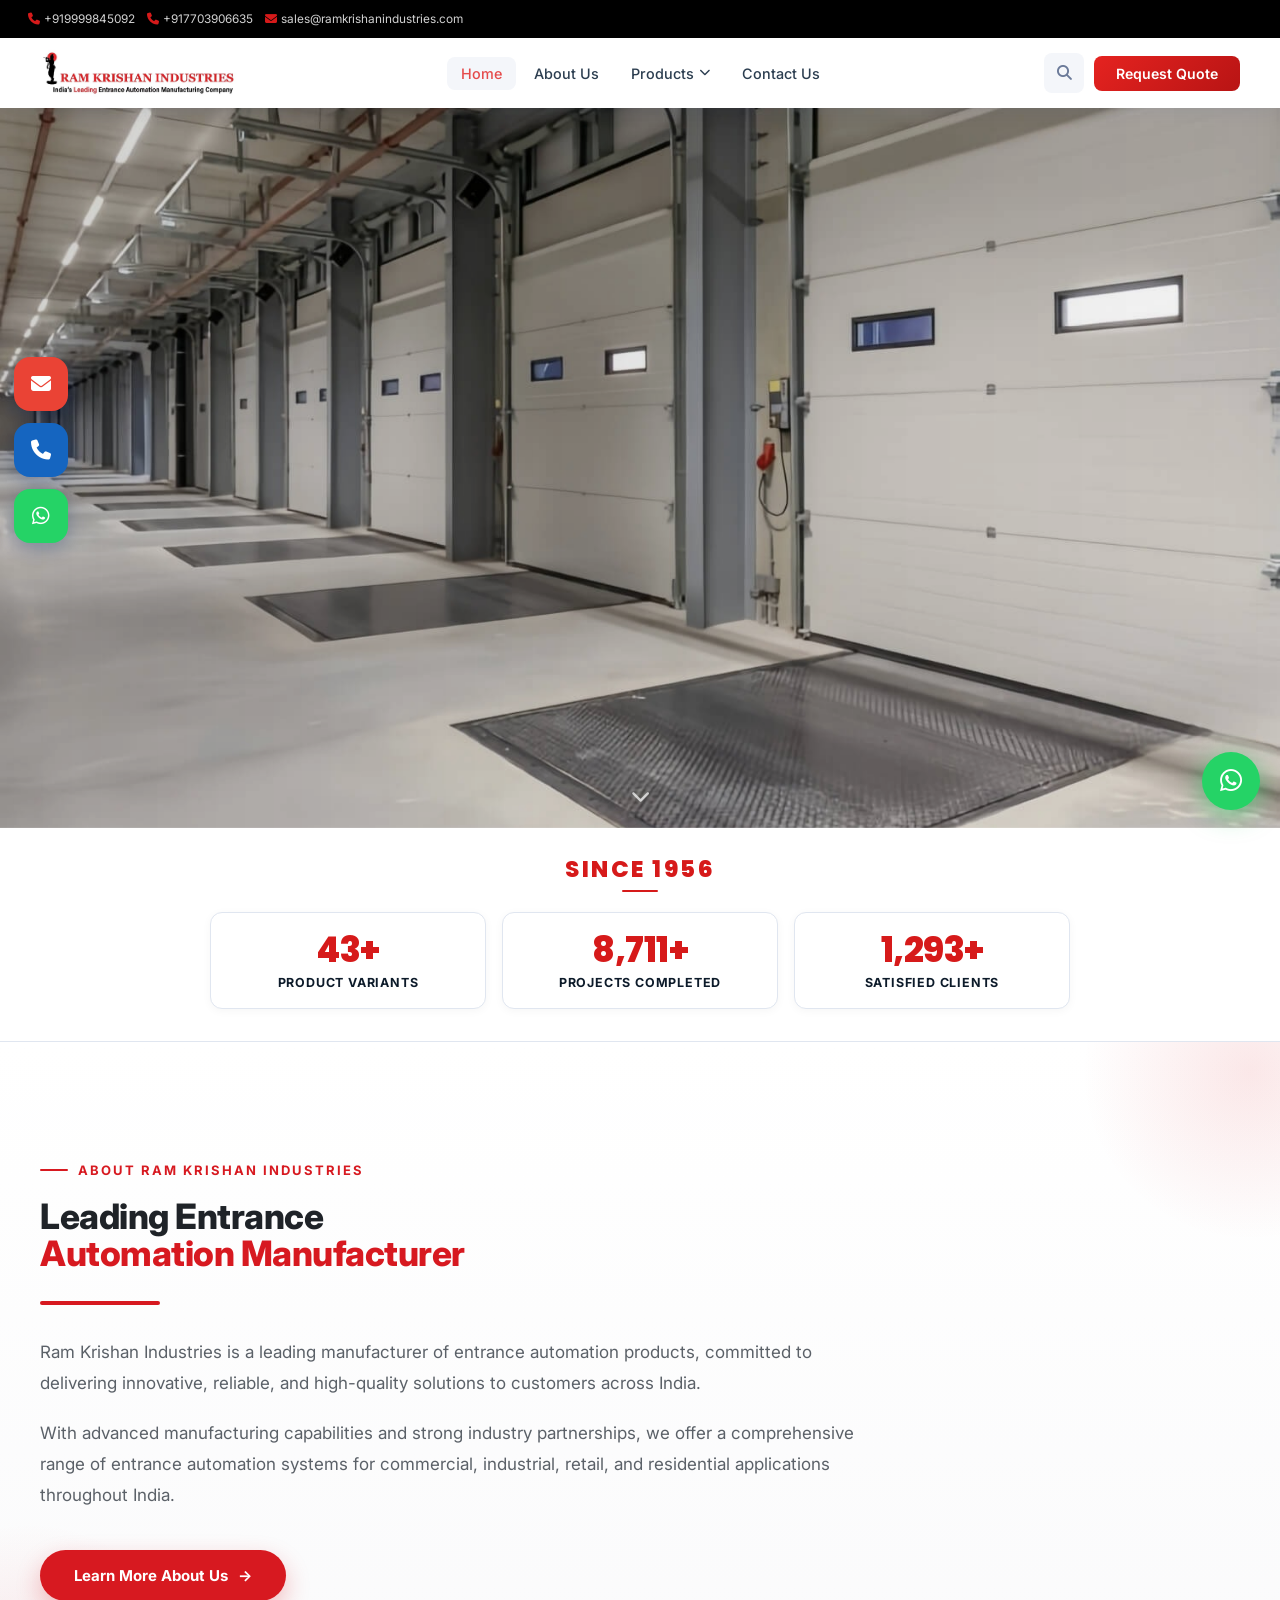
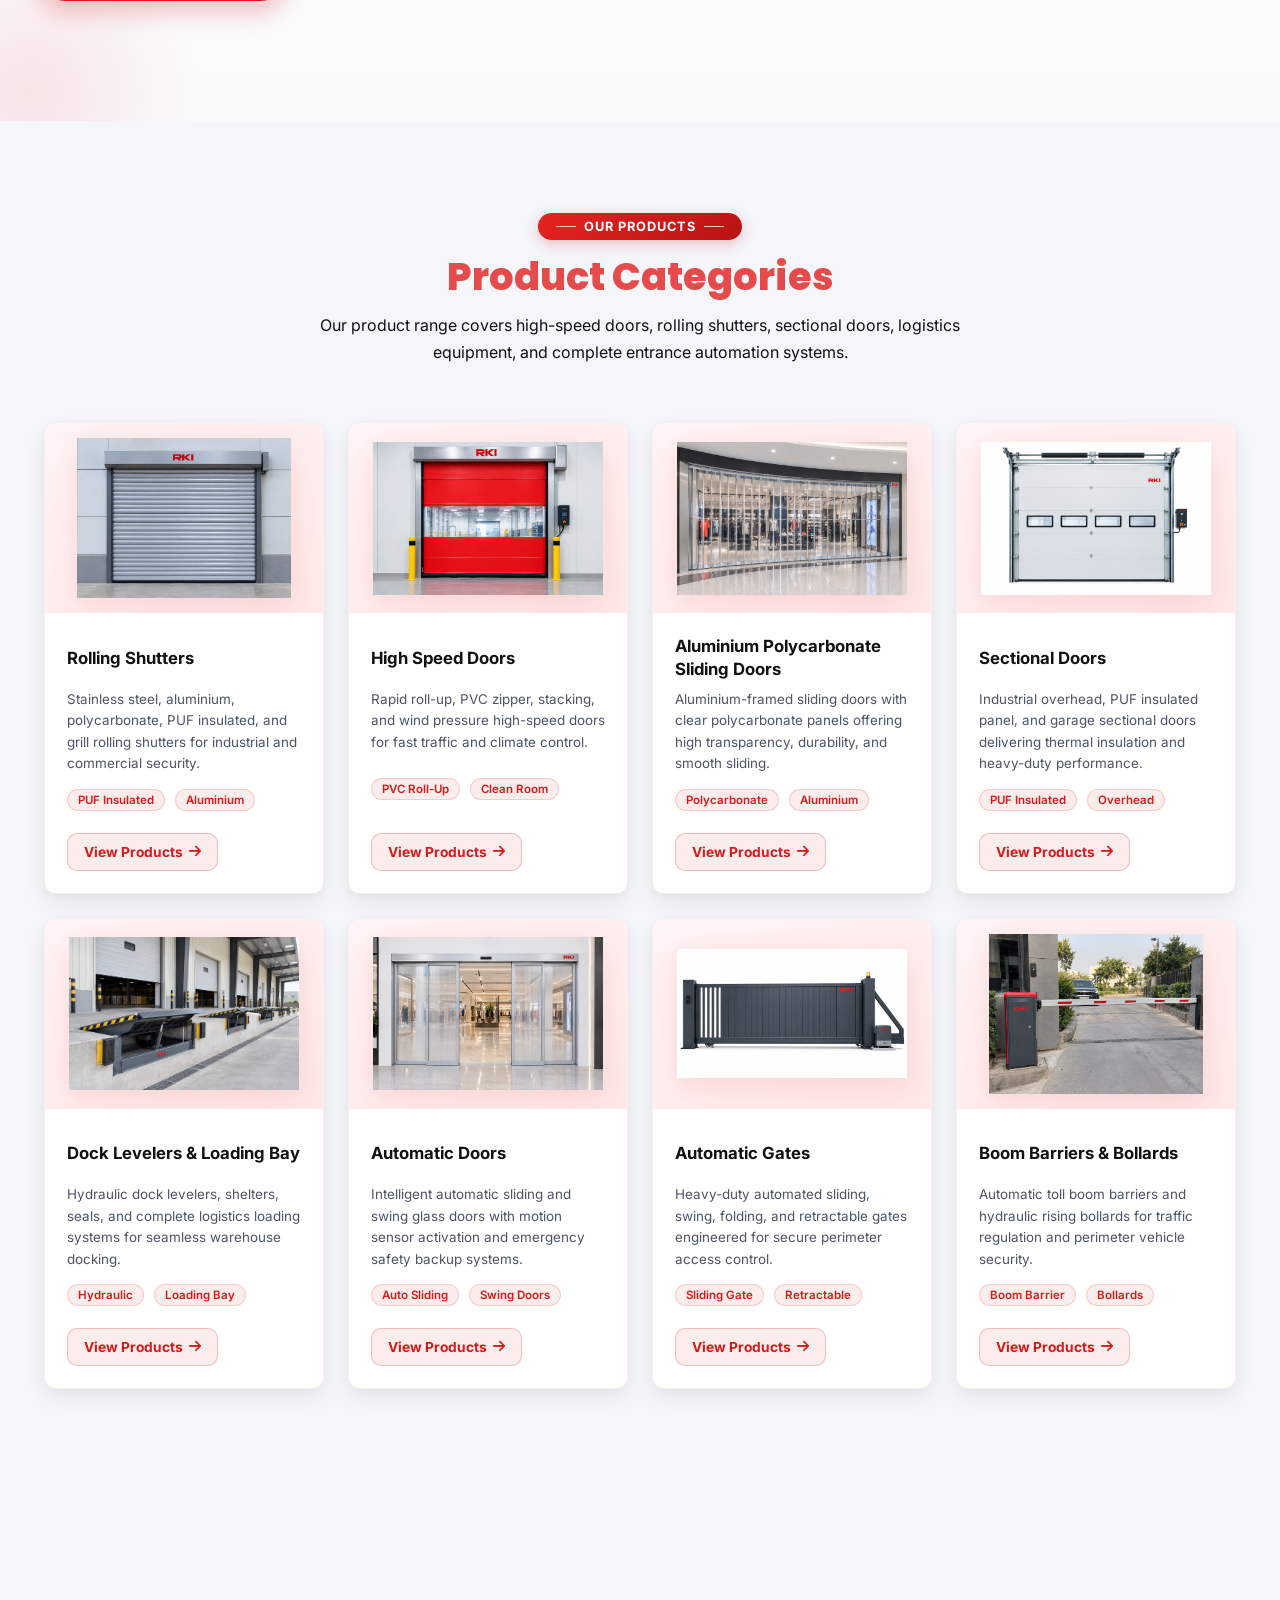
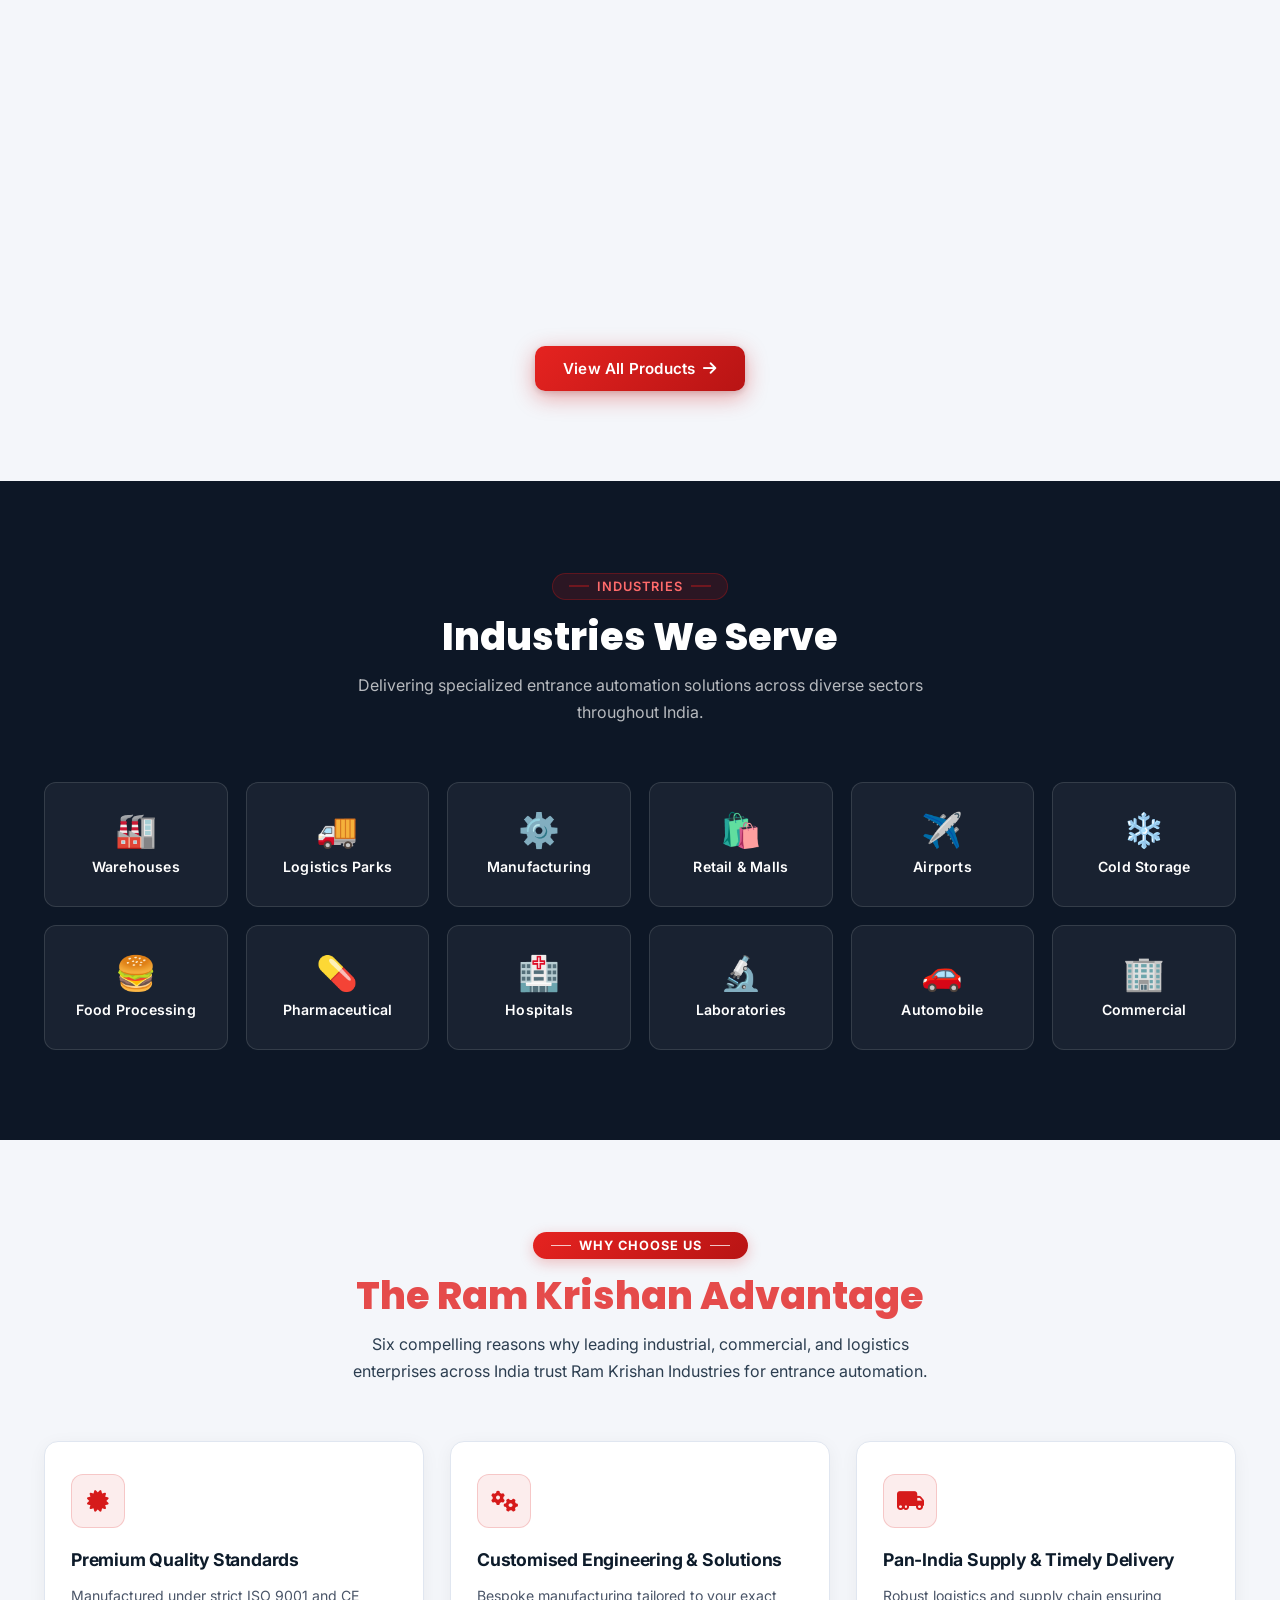
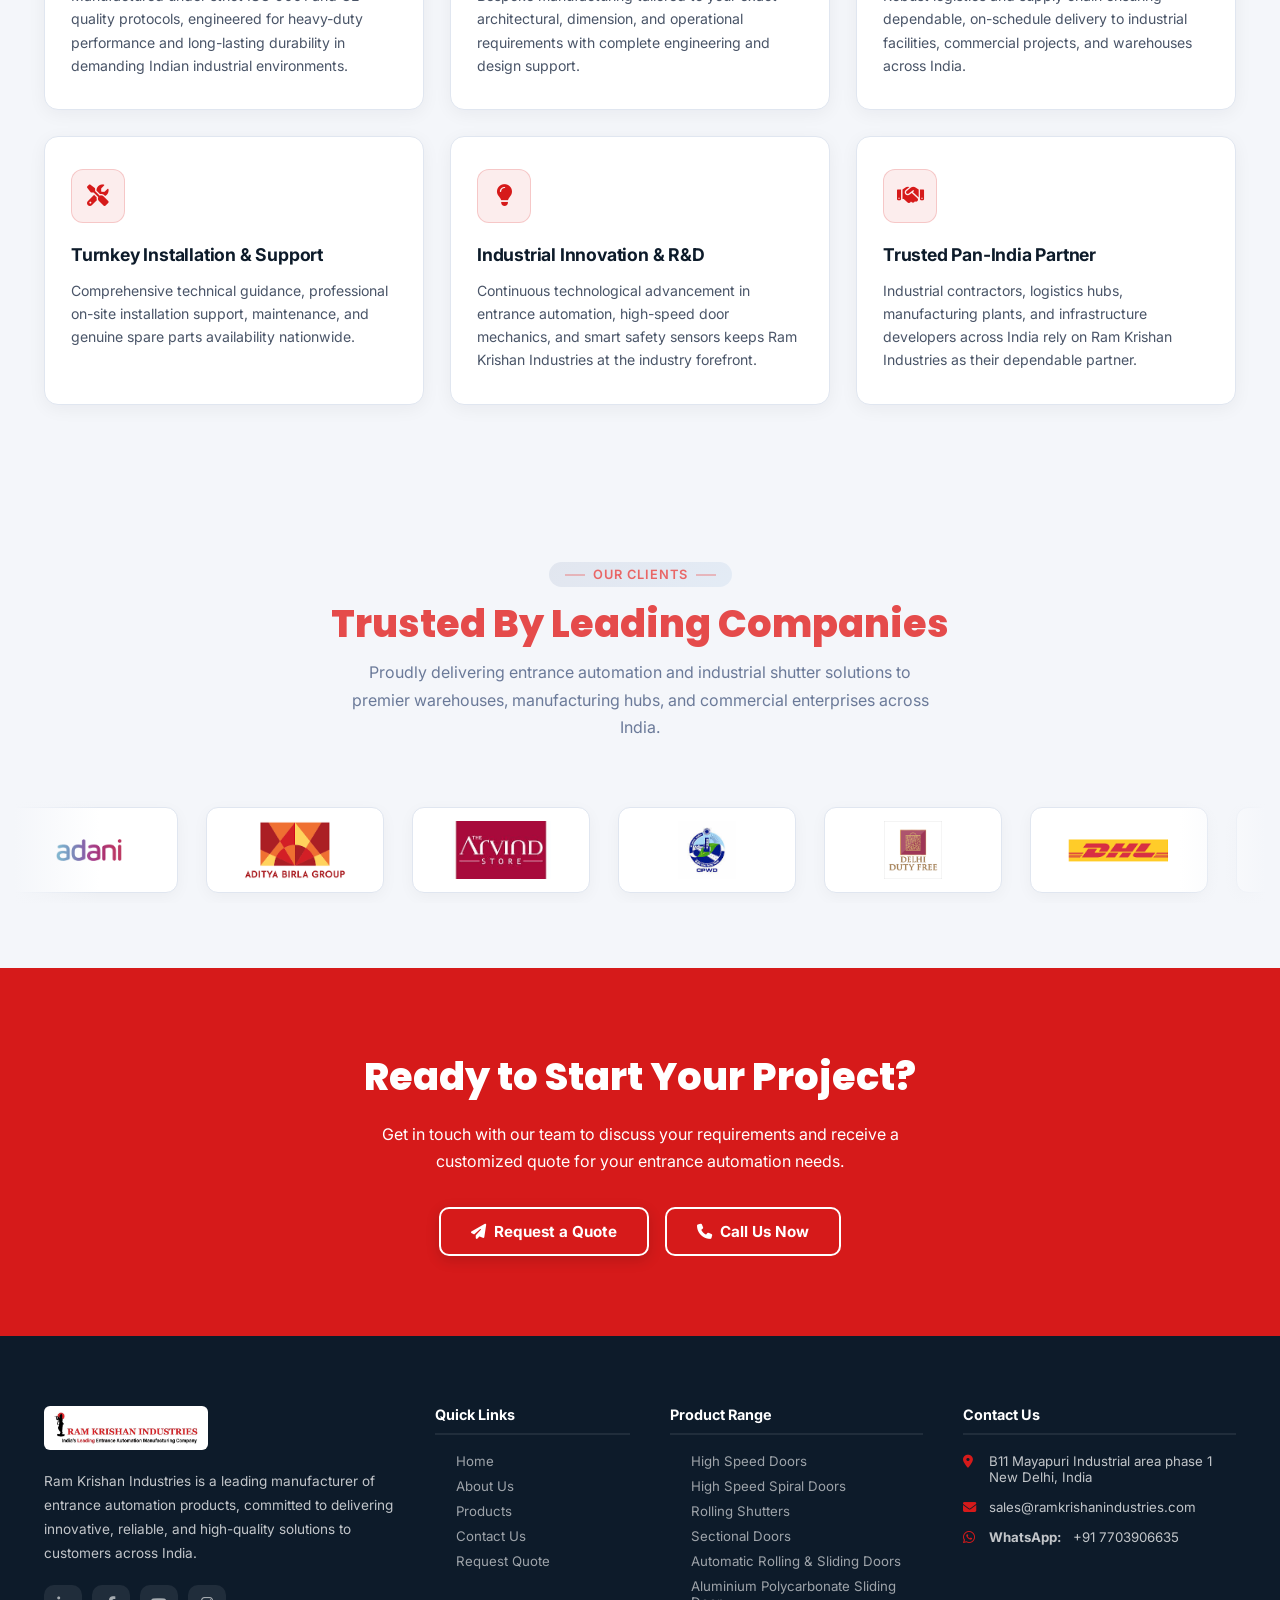
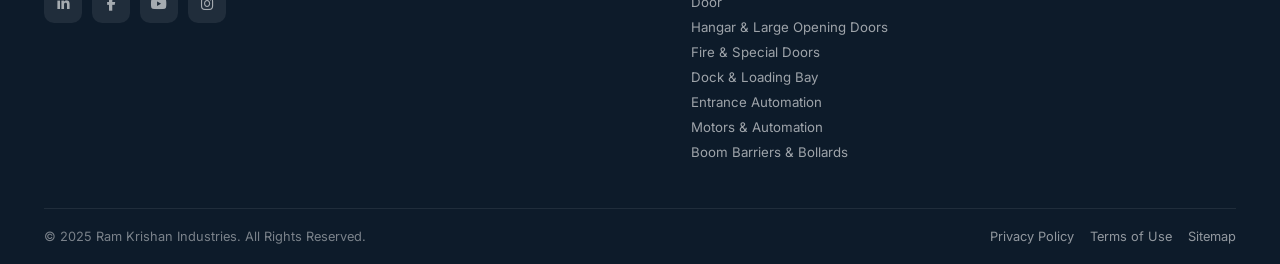
==== commit 155ca3c5: "SEO" ====
--- a/index.html
+++ b/index.html
@@ -1,10 +1,10 @@
-<!DOCTYPE html>
+﻿<!DOCTYPE html>
 <html lang="en">
 <head>
   <meta charset="UTF-8" />
   <meta name="viewport" content="width=device-width, initial-scale=1.0" />
   <title>Ram Krishan Industries | Entrance Automation & Industrial Doors</title>
-  <meta name="description" content="Ram Krishan Industries manufactures entrance automation, rolling shutters, high speed doors, sectional doors, dock levelers, automatic gates, boom barriers, bollards, and fire rated shutters across India." />
+  <meta name="description" content="Ram Krishan Industries — India's trusted manufacturer of rolling shutters, high-speed doors, automatic gates, boom barriers, sectional doors, dock levelers, and fire-rated shutters." />
   <meta name="keywords" content="Ram Krishan Industries, entrance automation India, industrial doors, rolling shutters, high speed doors, sectional doors, dock levelers, automatic gates, boom barriers, bollards, fire rated shutters" />
   <meta name="robots" content="index, follow, max-image-preview:large, max-snippet:-1, max-video-preview:-1" />
   <link rel="canonical" href="https://www.ramkrishanindustries.com/" />
@@ -692,3 +692,4 @@
 </body>
 </html>
 
+
--- a/css/style.css
+++ b/css/style.css
@@ -1207,6 +1207,14 @@
   color: #4a5568;
 }
 .about-strip .about-text {
+  max-width: 980px;
+  margin: 0 auto;
+}
+/* Full-width container used when visual/image column is removed */
+.about-text-full {
+  width: 100%;
+}
+.about-text-full .about-text {
   max-width: 980px;
   margin: 0 auto;
 }
